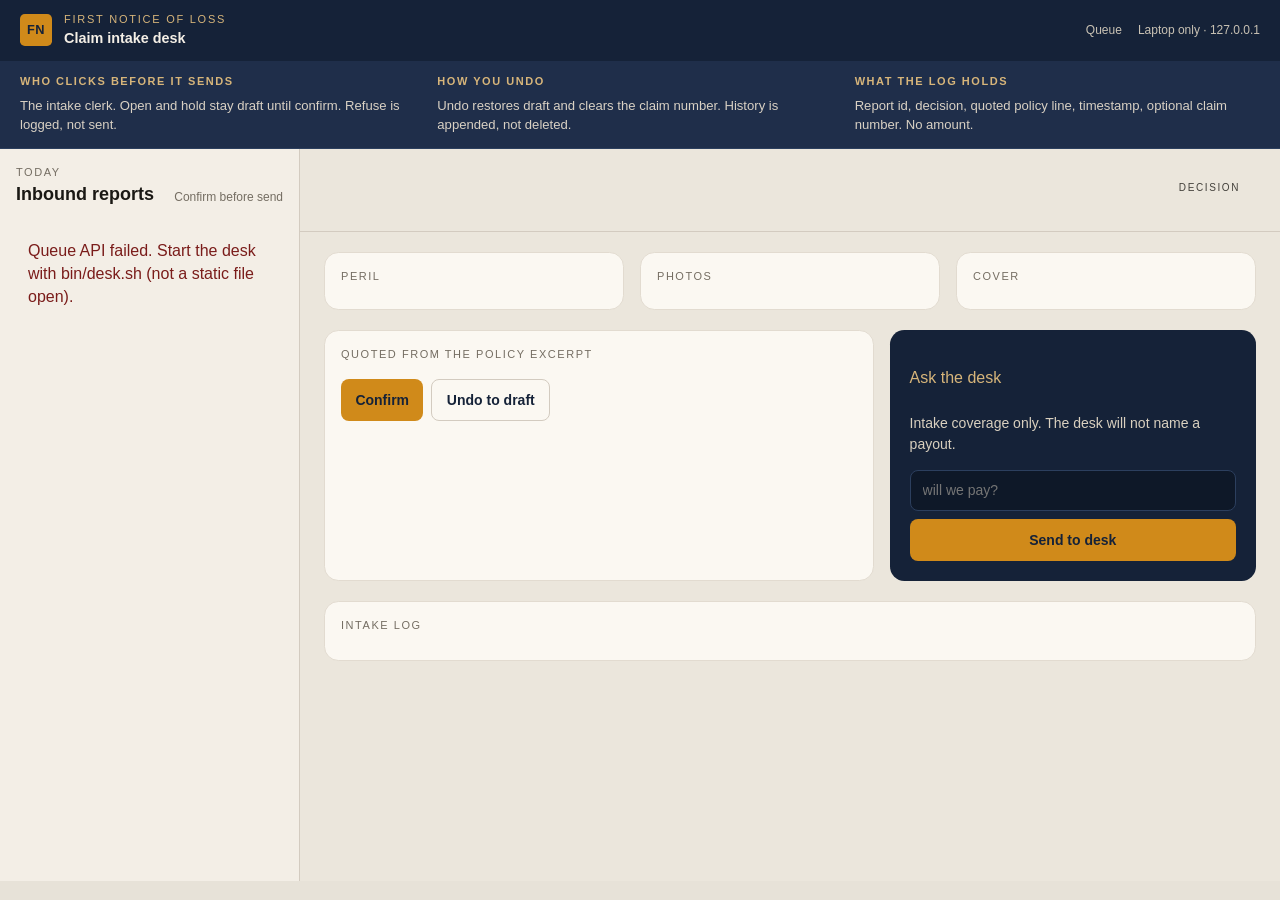
==== web/index.html @ adf4e225 "feat(web): FNOL desk UI with confirm-before-send" ====
<!DOCTYPE html>
<!--
  UI layer only. Start with bin/desk.sh (python/serve_desk.py).
  Queue:   GET  /api/queue   → decide.py + data/fnol.json + md/policy-excerpt.md
  Ask:     POST /api/ask
  Confirm: POST /api/confirm → mints on open only
  Undo:    POST /api/undo
  Log:     GET  /api/log
  Do not open this file as a static page; the APIs will be missing.
-->
<html lang="en">
<head>
  <meta charset="utf-8" />
  <meta name="viewport" content="width=device-width, initial-scale=1" />
  <title>Claim intake · FNOL desk</title>
  <link rel="stylesheet" href="desk.css" />
</head>
<body>
  <div class="fnol">
    <header class="mast">
      <div class="brand">
        <span class="mark">FN</span>
        <div>
          <p class="kicker">First notice of loss</p>
          <p class="product">Claim intake desk</p>
        </div>
      </div>
      <div class="meta">
        <span id="queue-count">Queue</span>
        <span>Laptop only · 127.0.0.1</span>
      </div>
    </header>

    <section class="ops" aria-label="If this went live">
      <article>
        <h2>Who clicks before it sends</h2>
        <p>The intake clerk. Open and hold stay draft until confirm. Refuse is logged, not sent.</p>
      </article>
      <article>
        <h2>How you undo</h2>
        <p>Undo restores draft and clears the claim number. History is appended, not deleted.</p>
      </article>
      <article>
        <h2>What the log holds</h2>
        <p>Report id, decision, quoted policy line, timestamp, optional claim number. No amount.</p>
      </article>
    </section>

    <div class="shell">
      <aside class="inbound">
        <div class="inbound-head">
          <div>
            <p class="kicker">Today</p>
            <h2>Inbound reports</h2>
          </div>
          <p class="hint">Confirm before send</p>
        </div>
        <ul id="queue"></ul>
      </aside>

      <section class="report">
        <div class="report-head">
          <div class="head-row">
            <div>
              <p class="mono" id="report-id"></p>
              <h1 id="peril-title"></h1>
              <p class="sub" id="subtitle"></p>
            </div>
            <div class="verdict" id="verdict">
              <p class="lbl">Decision</p>
              <p class="val" id="decision-label"></p>
              <p class="rule mono" id="decision-rule"></p>
            </div>
          </div>
        </div>

        <div class="cards">
          <div class="card">
            <p class="lbl">Peril</p>
            <p class="body" id="peril"></p>
          </div>
          <div class="card">
            <p class="lbl">Photos</p>
            <p class="body" id="photos"></p>
          </div>
          <div class="card">
            <p class="lbl">Cover</p>
            <p class="body" id="cover"></p>
          </div>
        </div>

        <div class="lower">
          <div class="card quote-card">
            <p class="lbl">Quoted from the policy excerpt</p>
            <p class="note" id="quote-body"></p>
            <p class="mono send" id="send-state"></p>
            <div class="actions">
              <button type="button" id="confirm-btn">Confirm</button>
              <button type="button" id="undo-btn" class="ghost">Undo to draft</button>
            </div>
            <p class="notice" id="notice" hidden></p>
          </div>

          <div class="ask">
            <p class="lbl">Ask the desk</p>
            <p class="hint">Intake coverage only. The desk will not name a payout.</p>
            <form id="ask-form">
              <input id="ask-input" placeholder="will we pay?" autocomplete="off" />
              <button type="submit">Send to desk</button>
            </form>
            <div class="reply" id="reply" hidden></div>
          </div>
        </div>

        <div class="card log-card">
          <p class="lbl">Intake log</p>
          <ul id="log" class="log"></ul>
        </div>
      </section>
    </div>
  </div>
  <script src="desk.js"></script>
</body>
</html>
---- web/desk.css ----
:root {
  --ink: #1a1814;
  --paper: #e7e2d8;
  --header: #152238;
  --header-fg: #f4efe6;
  --amber: #d08a1a;
  --amber-dim: #d7b57a;
  --aside: #f3eee6;
  --panel: #ebe6dc;
  --card: #fbf8f2;
  --line: #d3cbc0;
  --card-line: #e2dbd0;
  --muted: #746d62;
  --muted-2: #8a8378;
  --body-dim: #564f46;
}

* { box-sizing: border-box; }
html, body { margin: 0; min-height: 100%; }
body {
  color: var(--ink);
  background: var(--paper);
  font: 16px/1.45 "IBM Plex Sans", "Segoe UI", "Helvetica Neue", Helvetica, Arial, sans-serif;
}

.fnol { min-height: 100dvh; }

header.mast {
  display: flex;
  flex-wrap: wrap;
  align-items: center;
  justify-content: space-between;
  gap: 0.75rem;
  padding: 0.75rem 1.25rem;
  background: var(--header);
  color: var(--header-fg);
}
.brand { display: flex; align-items: center; gap: 0.75rem; }
.mark {
  display: grid;
  place-items: center;
  width: 2rem;
  height: 2rem;
  border-radius: 0.3rem;
  background: var(--amber);
  color: var(--header);
  font-size: 0.8rem;
  font-weight: 700;
  letter-spacing: 0.04em;
}
.kicker {
  margin: 0;
  font-size: 11px;
  letter-spacing: 0.16em;
  text-transform: uppercase;
  color: var(--amber-dim);
}
.product { margin: 0; font-size: 0.9rem; font-weight: 600; }
.meta {
  display: flex;
  align-items: center;
  gap: 1rem;
  font-size: 0.75rem;
  color: #c9c2b4;
}

.ops {
  display: grid;
  gap: 0.75rem;
  padding: 0.85rem 1.25rem;
  background: #1f2e4a;
  color: #efe8dc;
  border-bottom: 1px solid #2c3f5e;
}
@media (min-width: 900px) {
  .ops { grid-template-columns: repeat(3, 1fr); }
}
.ops h2 {
  margin: 0;
  font-size: 11px;
  letter-spacing: 0.14em;
  text-transform: uppercase;
  color: var(--amber-dim);
}
.ops p { margin: 0.35rem 0 0; font-size: 0.82rem; color: #d9d1c4; }

.shell {
  display: grid;
  min-height: calc(100dvh - 168px);
}
@media (min-width: 1024px) {
  .shell { grid-template-columns: 300px 1fr; }
}

aside.inbound {
  background: var(--aside);
  border-right: 1px solid var(--line);
}
.inbound-head {
  display: flex;
  align-items: flex-end;
  justify-content: space-between;
  padding: 1rem;
}
.inbound-head .kicker { color: var(--muted); letter-spacing: 0.14em; }
.inbound-head h2 { margin: 0; font-size: 1.125rem; }
.inbound-head .hint { margin: 0; font-size: 0.75rem; color: var(--muted); }
.inbound ul { list-style: none; margin: 0; padding: 0 0.75rem 1.5rem; }
.inbound li + li { margin-top: 0.5rem; }

.qbtn {
  width: 100%;
  text-align: left;
  border-radius: 0.7rem;
  padding: 0.75rem;
  cursor: pointer;
  font: inherit;
}
.qbtn .row { display: flex; align-items: center; justify-content: space-between; gap: 0.5rem; }
.mono { font-family: "IBM Plex Mono", ui-monospace, Menlo, monospace; font-size: 0.75rem; }
.pill {
  border-radius: 999px;
  padding: 0.125rem 0.5rem;
  font-size: 10px;
  font-weight: 600;
}
.qbtn .who { margin: 0.3rem 0 0; font-size: 0.9rem; font-weight: 600; }
.qbtn .proc { margin: 0.15rem 0 0; font-size: 0.75rem; }
.qbtn .when { margin: 0.45rem 0 0; font-size: 11px; }
.qbtn.active {
  background: var(--header);
  color: var(--header-fg);
  border: 1px solid var(--header);
}
.qbtn:not(.active) {
  background: var(--card);
  color: var(--ink);
  border: 1px solid var(--card-line);
  box-shadow: 0 1px 0 rgba(21, 34, 56, 0.06);
}
.qbtn.active .proc { color: var(--amber-dim); }
.qbtn.active .when { color: #b7c0ce; }
.qbtn:not(.active) .proc { color: var(--muted); }
.qbtn:not(.active) .when { color: var(--muted-2); }

.report { display: flex; min-width: 0; flex-direction: column; background: var(--panel); }
.report-head {
  border-bottom: 1px solid var(--line);
  padding: 1.25rem 1.5rem;
}
.head-row {
  display: flex;
  flex-wrap: wrap;
  align-items: flex-start;
  justify-content: space-between;
  gap: 1rem;
}
.report-head h1 { margin: 0.25rem 0 0; font-size: 1.75rem; letter-spacing: -0.02em; text-transform: capitalize; }
.sub { margin: 0.25rem 0 0; font-size: 0.875rem; color: var(--body-dim); }
.verdict {
  min-width: 11rem;
  border-radius: 0.9rem;
  padding: 0.75rem 1rem;
  text-align: right;
}
.verdict .lbl {
  margin: 0;
  font-size: 10px;
  letter-spacing: 0.16em;
  text-transform: uppercase;
  opacity: 0.8;
}
.verdict .val { margin: 0; font-size: 1.35rem; font-weight: 650; line-height: 1.15; }
.verdict .rule { margin: 0.25rem 0 0; }

.cards {
  display: grid;
  gap: 1rem;
  padding: 1.25rem 1.5rem 0;
}
@media (min-width: 1024px) {
  .cards { grid-template-columns: repeat(3, 1fr); }
}
.card {
  border-radius: 0.9rem;
  padding: 1rem;
  background: var(--card);
  border: 1px solid var(--card-line);
}
.card .lbl {
  margin: 0;
  font-size: 11px;
  letter-spacing: 0.14em;
  text-transform: uppercase;
  color: var(--muted);
}
.card .body { margin: 0.5rem 0 0; font-size: 0.9rem; }

.lower {
  display: grid;
  gap: 1rem;
  padding: 1.25rem 1.5rem;
}
@media (min-width: 1024px) {
  .lower { grid-template-columns: 1.2fr 0.8fr; }
}
.quote-card .note { margin: 0.75rem 0 0; font-size: 15px; line-height: 1.6; }
.send { margin: 0.85rem 0 0; color: var(--muted); }
.actions { display: flex; flex-wrap: wrap; gap: 0.5rem; margin-top: 1rem; }
.actions button, .ask button, .ask input {
  min-height: 2.6rem;
  border-radius: 0.5rem;
  font: inherit;
  font-size: 0.875rem;
}
.actions button {
  border: 0;
  padding: 0 0.9rem;
  background: var(--amber);
  color: var(--header);
  font-weight: 600;
  cursor: pointer;
}
.actions button.ghost {
  background: transparent;
  color: var(--header);
  border: 1px solid var(--line);
}
.actions button:disabled {
  opacity: 0.4;
  cursor: not-allowed;
}
.notice {
  margin: 0.75rem 0 0;
  font-size: 0.85rem;
  color: #7a1c1a;
}

.ask {
  display: flex;
  flex-direction: column;
  border-radius: 0.9rem;
  padding: 1.25rem;
  background: var(--header);
  color: var(--header-fg);
}
.ask .lbl { color: var(--amber-dim); }
.ask .hint { margin: 0.5rem 0 0; font-size: 0.875rem; color: #d9d0bf; }
.ask form { margin-top: 1rem; display: flex; flex-direction: column; gap: 0.5rem; }
.ask input {
  padding: 0 0.75rem;
  background: #0e1828;
  color: var(--header-fg);
  border: 1px solid #2c3f5e;
  outline: none;
}
.ask button {
  border: 0;
  background: var(--amber);
  color: var(--header);
  font-weight: 600;
  cursor: pointer;
}
.reply {
  margin-top: 1rem;
  border-radius: 0.75rem;
  padding: 0.75rem;
  font-size: 0.875rem;
}
.reply .title { margin: 0; font-weight: 600; }
.reply .body { margin: 0.25rem 0 0; }

.log-card { margin: 0 1.5rem 1.5rem; }
.log { list-style: none; margin: 0.6rem 0 0; padding: 0; }
.log li {
  font-family: "IBM Plex Mono", ui-monospace, Menlo, monospace;
  font-size: 0.75rem;
  color: var(--body-dim);
  padding: 0.35rem 0;
  border-top: 1px solid var(--card-line);
}
.log li:first-child { border-top: 0; }
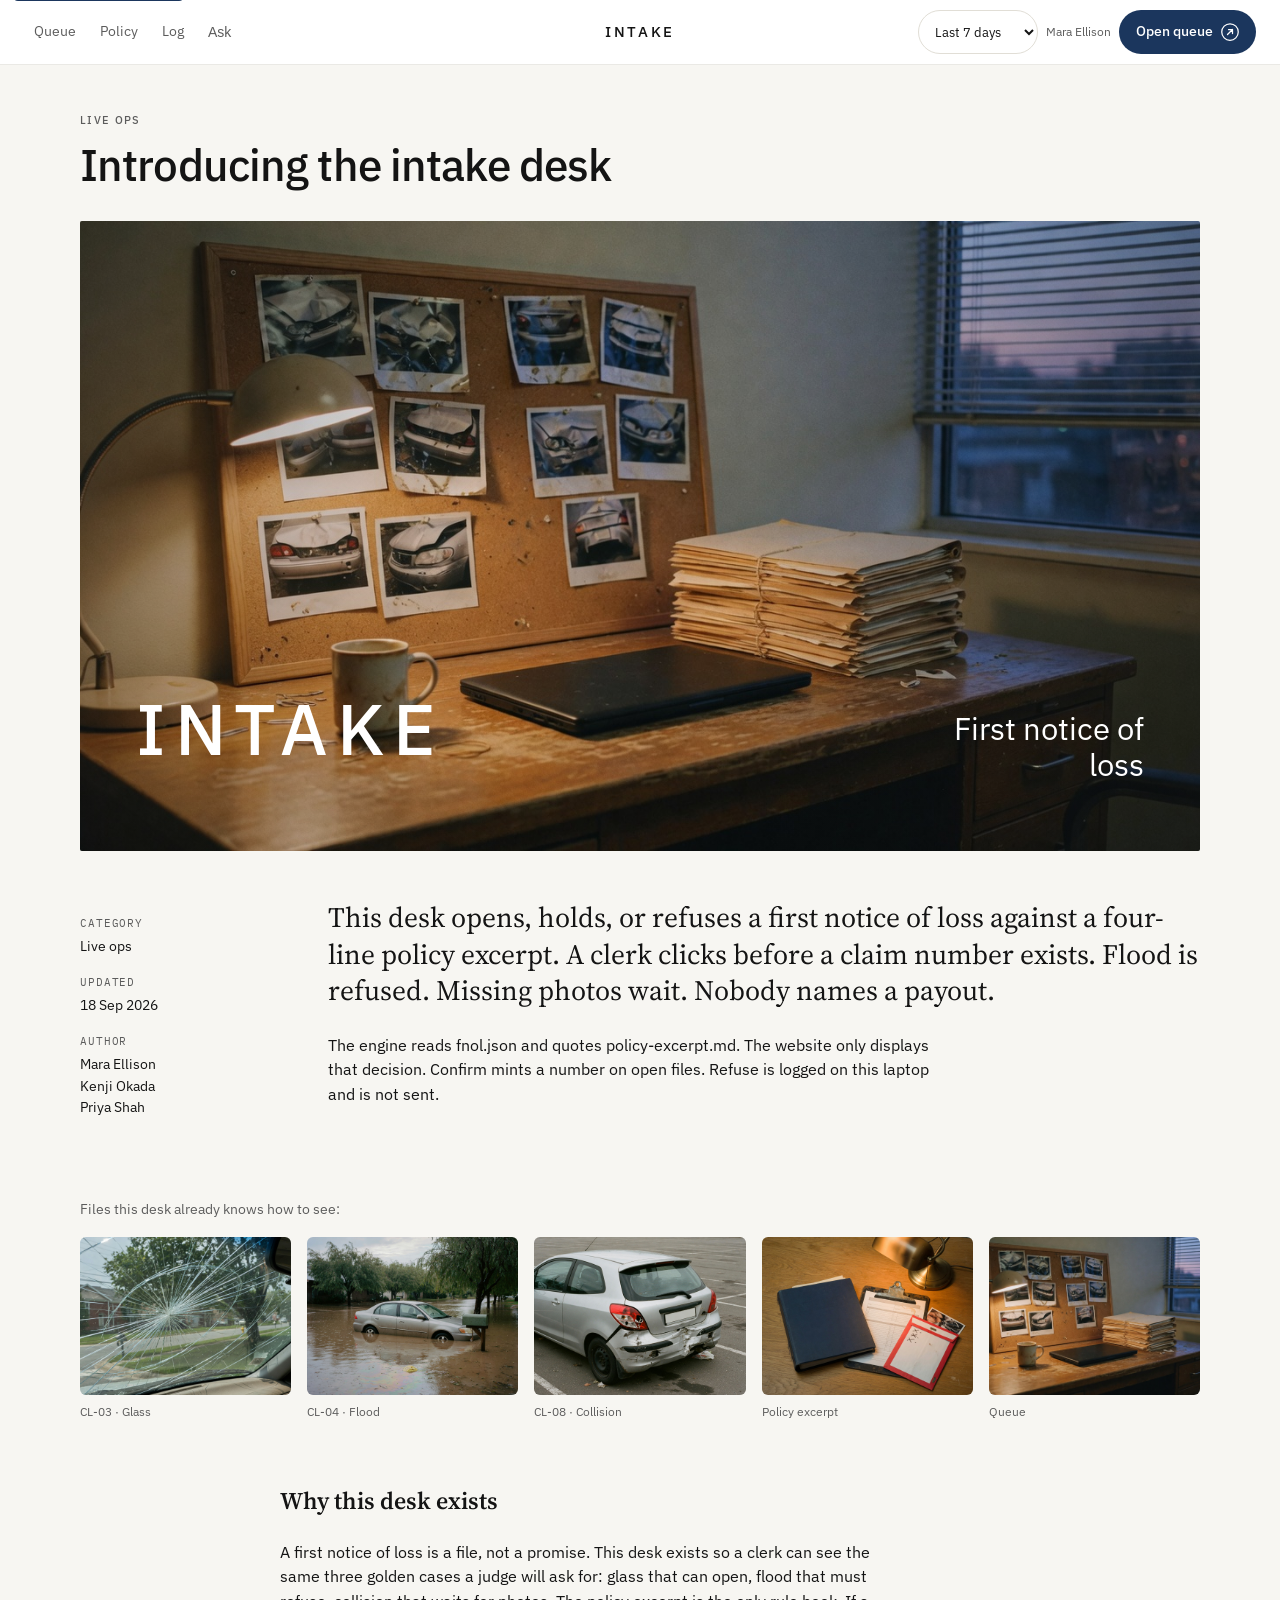
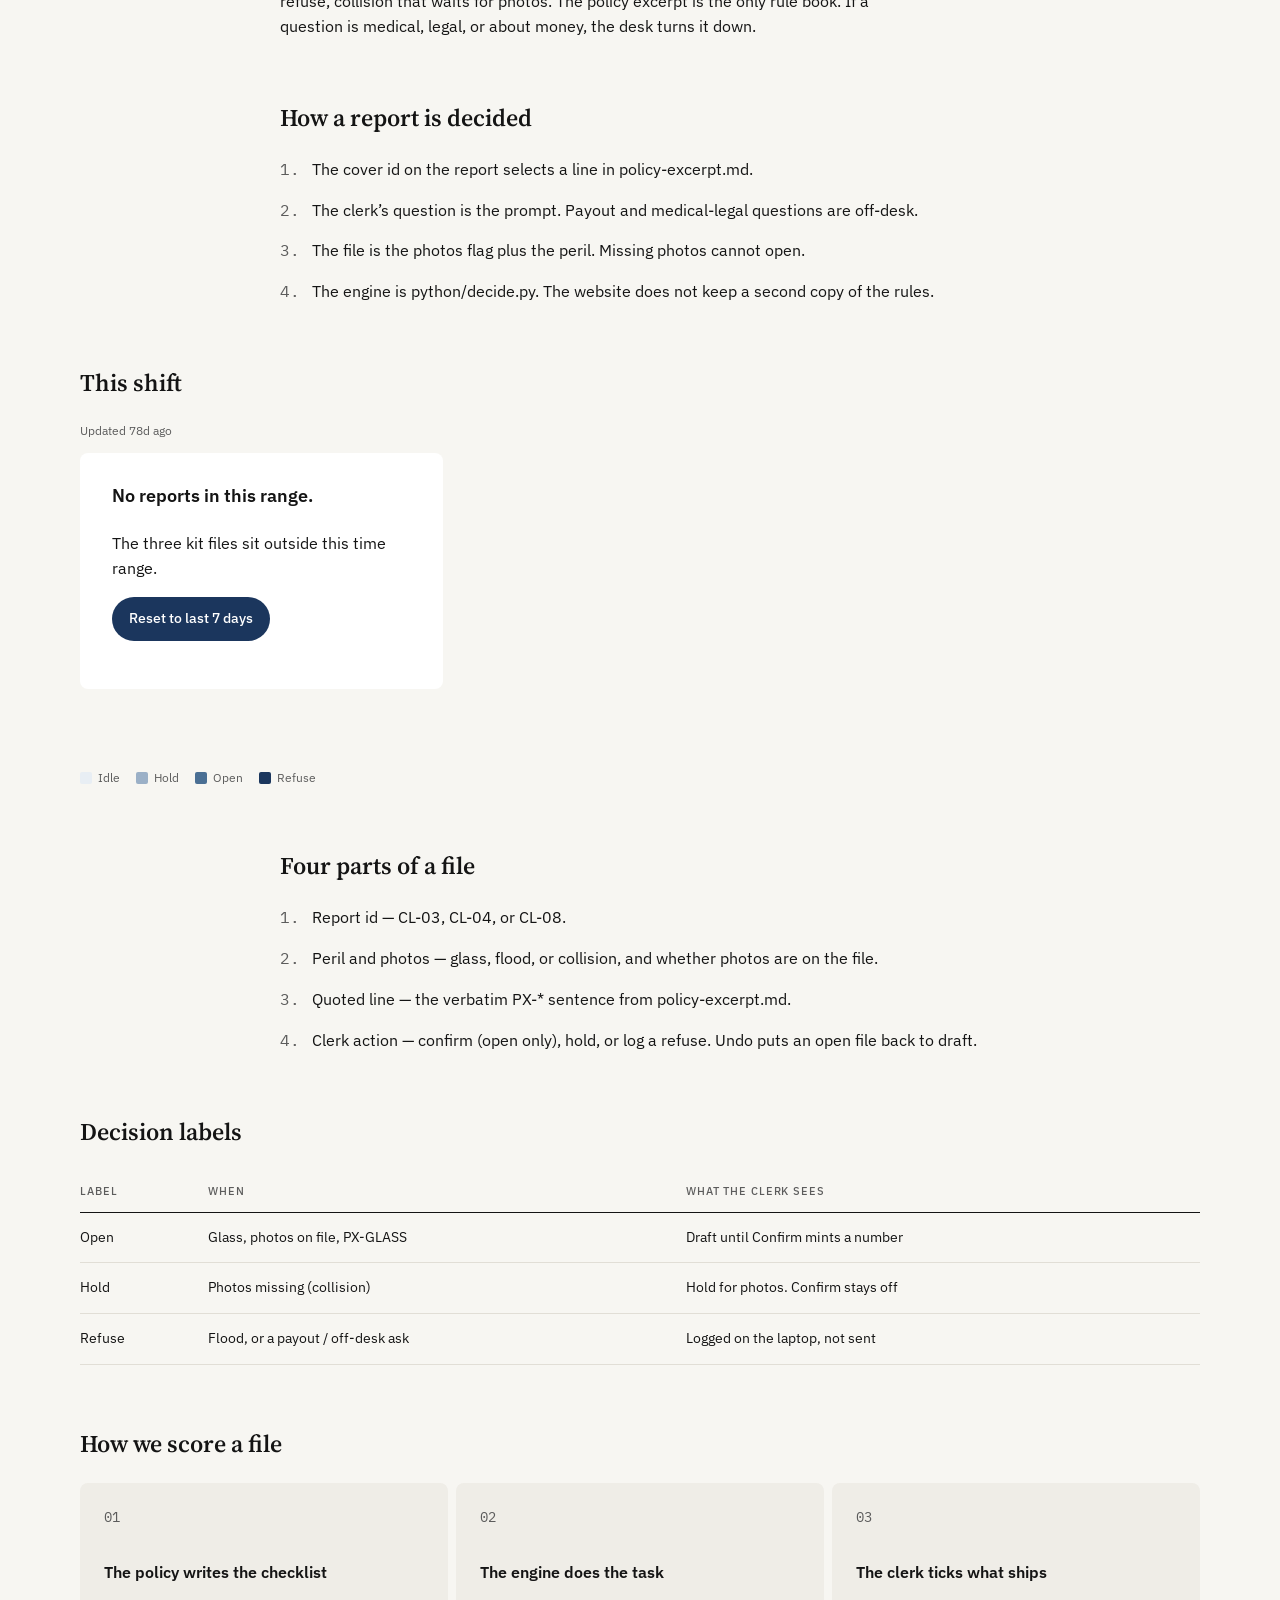
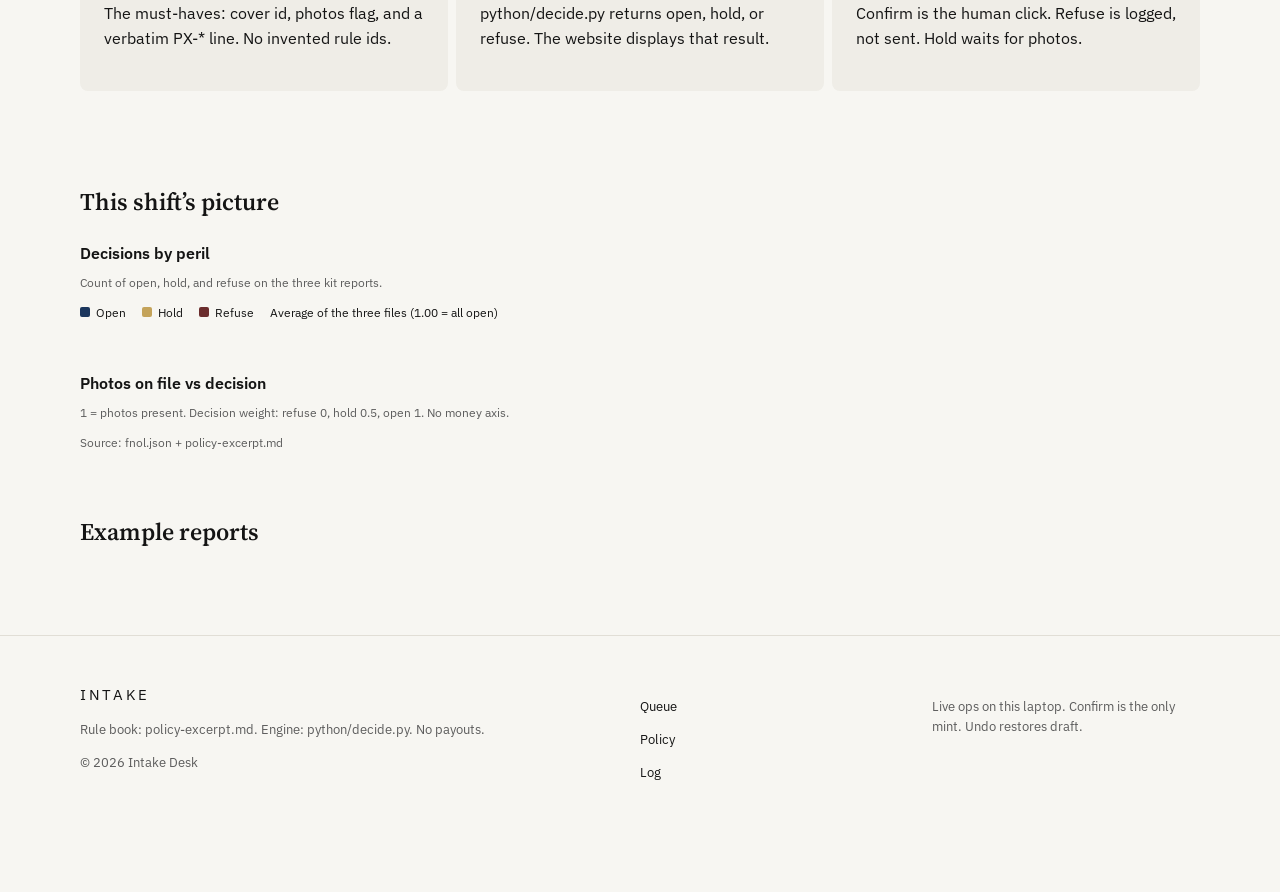
==== commit fce2d27e: "Front-end" ====
--- a/web/index.html
+++ b/web/index.html
@@ -1,124 +1,291 @@
 <!DOCTYPE html>
-<!--
-  UI layer only. Start with bin/desk.sh (python/serve_desk.py).
-  Queue:   GET  /api/queue   → decide.py + data/fnol.json + md/policy-excerpt.md
-  Ask:     POST /api/ask
-  Confirm: POST /api/confirm → mints on open only
-  Undo:    POST /api/undo
-  Log:     GET  /api/log
-  Do not open this file as a static page; the APIs will be missing.
--->
-<html lang="en">
+<html lang="en-US">
 <head>
   <meta charset="utf-8" />
   <meta name="viewport" content="width=device-width, initial-scale=1" />
-  <title>Claim intake · FNOL desk</title>
+  <title>Introducing the intake desk — Intake Desk</title>
+  <link rel="preconnect" href="https://fonts.googleapis.com" />
+  <link rel="preconnect" href="https://fonts.gstatic.com" crossorigin />
+  <link href="https://fonts.googleapis.com/css2?family=IBM+Plex+Mono:wght@400;500&family=IBM+Plex+Sans:wght@400;500;600&family=Source+Serif+4:opsz,wght@8..60,400;8..60,600&display=swap" rel="stylesheet" />
   <link rel="stylesheet" href="desk.css" />
 </head>
 <body>
-  <div class="fnol">
-    <header class="mast">
-      <div class="brand">
-        <span class="mark">FN</span>
+  <main id="main">
+    <span class="kicker">Live ops</span>
+    <h1>Introducing the intake desk</h1>
+
+    <figure class="hero">
+      <img src="assets/hero.jpg" alt="Claims office desk with a cork board of vehicle photos, a closed laptop, and stacked folders at dusk." />
+      <div class="hero-scrim" aria-hidden="true"></div>
+      <figcaption class="hero-copy">
+        <span class="brand">INTAKE</span>
+        <span class="tag">First notice of loss</span>
+      </figcaption>
+    </figure>
+
+    <div class="split">
+      <dl class="meta">
+        <dt>Category</dt>
+        <dd>Live ops</dd>
+        <dt>Updated</dt>
+        <dd><time datetime="2026-09-18">18 Sep 2026</time></dd>
+        <dt>Author</dt>
+        <dd>Mara Ellison<br />Kenji Okada<br />Priya Shah</dd>
+      </dl>
+      <div>
+        <p class="lead">This desk opens, holds, or refuses a first notice of loss against a four-line policy excerpt. A clerk clicks before a claim number exists. Flood is refused. Missing photos wait. Nobody names a payout.</p>
+        <div class="body-copy">
+          <p>The engine reads fnol.json and quotes policy-excerpt.md. The website only displays that decision. Confirm mints a number on open files. Refuse is logged on this laptop and is not sent.</p>
+        </div>
+      </div>
+    </div>
+
+    <section class="section-wide" aria-labelledby="strip-h">
+      <h2 id="strip-h" class="sr-only">Files this desk already knows how to see</h2>
+      <p class="strip-caption">Files this desk already knows how to see:</p>
+      <div class="photo-strip">
+        <a href="claim.html?id=CL-03"><img src="assets/glass.jpg" alt="Spiderweb crack across a car windshield, viewed from the passenger seat." />CL-03 · Glass</a>
+        <a href="claim.html?id=CL-04"><img src="assets/flood.jpg" alt="Silver sedan in knee-deep floodwater on a residential street." />CL-04 · Flood</a>
+        <a href="claim.html?id=CL-08"><img src="assets/collision.jpg" alt="Silver hatchback with a crumpled rear bumper in an empty parking lot." />CL-08 · Collision</a>
+        <a href="policy.html"><img src="assets/tray.jpg" alt="Policy binder, clipboard, and photo sleeve on an oak desk." />Policy excerpt</a>
+        <a href="queue.html"><img src="assets/hero.jpg" alt="Claims office desk with a cork board of vehicle photos, a closed laptop, and stacked folders at dusk." />Queue</a>
+      </div>
+    </section>
+
+    <section class="section" aria-labelledby="why-h">
+      <h2 id="why-h">Why this desk exists</h2>
+      <div class="body-copy">
+        <p>A first notice of loss is a file, not a promise. This desk exists so a clerk can see the same three golden cases a judge will ask for: glass that can open, flood that must refuse, collision that waits for photos. The policy excerpt is the only rule book. If a question is medical, legal, or about money, the desk turns it down.</p>
+      </div>
+    </section>
+
+    <section class="section" aria-labelledby="how-h">
+      <h2 id="how-h">How a report is decided</h2>
+      <ol class="ol-plain">
+        <li>The cover id on the report selects a line in policy-excerpt.md.</li>
+        <li>The clerk’s question is the prompt. Payout and medical-legal questions are off-desk.</li>
+        <li>The file is the photos flag plus the peril. Missing photos cannot open.</li>
+        <li>The engine is python/decide.py. The website does not keep a second copy of the rules.</li>
+      </ol>
+    </section>
+
+    <section class="section-wide" aria-labelledby="shift-h">
+      <h2 id="shift-h">This shift</h2>
+      <p class="status-line" data-updated></p>
+      <div class="kpi-row" data-kpis></div>
+    </section>
+
+    <section class="section-wide" aria-labelledby="heat-h">
+      <h2 id="heat-h" class="sr-only">Queue mix</h2>
+      <div class="heatmap" data-heatmap></div>
+      <p class="legend">
+        <span><i style="background:#e8eef4"></i>Idle</span>
+        <span><i style="background:#9bb0c7"></i>Hold</span>
+        <span><i style="background:#4a6f94"></i>Open</span>
+        <span><i style="background:#1b365d"></i>Refuse</span>
+      </p>
+    </section>
+
+    <section class="section" aria-labelledby="parts-h">
+      <h2 id="parts-h">Four parts of a file</h2>
+      <ol class="ol-plain">
+        <li>Report id — CL-03, CL-04, or CL-08.</li>
+        <li>Peril and photos — glass, flood, or collision, and whether photos are on the file.</li>
+        <li>Quoted line — the verbatim PX-* sentence from policy-excerpt.md.</li>
+        <li>Clerk action — confirm (open only), hold, or log a refuse. Undo puts an open file back to draft.</li>
+      </ol>
+    </section>
+
+    <section class="section-wide" aria-labelledby="labels-h">
+      <h2 id="labels-h">Decision labels</h2>
+      <div class="table-scroll">
+        <table class="data">
+          <thead>
+            <tr>
+              <th>Label</th>
+              <th>When</th>
+              <th>What the clerk sees</th>
+            </tr>
+          </thead>
+          <tbody>
+            <tr data-href="queue.html?decision=open">
+              <td>Open</td>
+              <td>Glass, photos on file, PX-GLASS</td>
+              <td>Draft until Confirm mints a number</td>
+            </tr>
+            <tr data-href="queue.html?decision=hold">
+              <td>Hold</td>
+              <td>Photos missing (collision)</td>
+              <td>Hold for photos. Confirm stays off</td>
+            </tr>
+            <tr data-href="queue.html?decision=refuse">
+              <td>Refuse</td>
+              <td>Flood, or a payout / off-desk ask</td>
+              <td>Logged on the laptop, not sent</td>
+            </tr>
+          </tbody>
+        </table>
+      </div>
+    </section>
+
+    <section class="section-wide" aria-labelledby="score-h">
+      <h2 id="score-h">How we score a file</h2>
+      <div class="steps">
+        <article class="step">
+          <div class="idx">01</div>
+          <h3>The policy writes the checklist</h3>
+          <p>The must-haves: cover id, photos flag, and a verbatim PX-* line. No invented rule ids.</p>
+        </article>
+        <article class="step">
+          <div class="idx">02</div>
+          <h3>The engine does the task</h3>
+          <p>python/decide.py returns open, hold, or refuse. The website displays that result.</p>
+        </article>
+        <article class="step">
+          <div class="idx">03</div>
+          <h3>The clerk ticks what ships</h3>
+          <p>Confirm is the human click. Refuse is logged, not sent. Hold waits for photos.</p>
+        </article>
+      </div>
+      <div style="height:32px"></div>
+      <div data-score></div>
+    </section>
+
+    <section class="section-wide" aria-labelledby="picture-h">
+      <h2 id="picture-h">This shift’s picture</h2>
+      <div class="chart-card" data-chart-bar>
+        <h3>Decisions by peril</h3>
+        <p class="helper">Count of open, hold, and refuse on the three kit reports.</p>
+        <p class="chart-legend">
+          <span><i class="swatch" style="background:#1b365d"></i>Open</span>
+          <span><i class="swatch" style="background:#c4a35a"></i>Hold</span>
+          <span><i class="swatch" style="background:#6b2d2d"></i>Refuse</span>
+          <span>Average of the three files (1.00 = all open)</span>
+        </p>
+      </div>
+      <div class="chart-card" data-chart-scatter>
+        <h3>Photos on file vs decision</h3>
+        <p class="helper">1 = photos present. Decision weight: refuse 0, hold 0.5, open 1. No money axis.</p>
+        <p class="source">Source: fnol.json + policy-excerpt.md</p>
+      </div>
+    </section>
+
+    <section class="section-wide" aria-labelledby="ex-h">
+      <h2 id="ex-h">Example reports</h2>
+      <div class="examples" data-examples></div>
+    </section>
+
+    <footer class="site-footer">
+      <div class="wrap">
         <div>
-          <p class="kicker">First notice of loss</p>
-          <p class="product">Claim intake desk</p>
-        </div>
-      </div>
-      <div class="meta">
-        <span id="queue-count">Queue</span>
-        <span>Laptop only · 127.0.0.1</span>
-      </div>
-    </header>
-
-    <section class="ops" aria-label="If this went live">
-      <article>
-        <h2>Who clicks before it sends</h2>
-        <p>The intake clerk. Open and hold stay draft until confirm. Refuse is logged, not sent.</p>
-      </article>
-      <article>
-        <h2>How you undo</h2>
-        <p>Undo restores draft and clears the claim number. History is appended, not deleted.</p>
-      </article>
-      <article>
-        <h2>What the log holds</h2>
-        <p>Report id, decision, quoted policy line, timestamp, optional claim number. No amount.</p>
-      </article>
-    </section>
-
-    <div class="shell">
-      <aside class="inbound">
-        <div class="inbound-head">
-          <div>
-            <p class="kicker">Today</p>
-            <h2>Inbound reports</h2>
-          </div>
-          <p class="hint">Confirm before send</p>
-        </div>
-        <ul id="queue"></ul>
-      </aside>
-
-      <section class="report">
-        <div class="report-head">
-          <div class="head-row">
-            <div>
-              <p class="mono" id="report-id"></p>
-              <h1 id="peril-title"></h1>
-              <p class="sub" id="subtitle"></p>
-            </div>
-            <div class="verdict" id="verdict">
-              <p class="lbl">Decision</p>
-              <p class="val" id="decision-label"></p>
-              <p class="rule mono" id="decision-rule"></p>
-            </div>
-          </div>
-        </div>
-
-        <div class="cards">
-          <div class="card">
-            <p class="lbl">Peril</p>
-            <p class="body" id="peril"></p>
-          </div>
-          <div class="card">
-            <p class="lbl">Photos</p>
-            <p class="body" id="photos"></p>
-          </div>
-          <div class="card">
-            <p class="lbl">Cover</p>
-            <p class="body" id="cover"></p>
-          </div>
-        </div>
-
-        <div class="lower">
-          <div class="card quote-card">
-            <p class="lbl">Quoted from the policy excerpt</p>
-            <p class="note" id="quote-body"></p>
-            <p class="mono send" id="send-state"></p>
-            <div class="actions">
-              <button type="button" id="confirm-btn">Confirm</button>
-              <button type="button" id="undo-btn" class="ghost">Undo to draft</button>
-            </div>
-            <p class="notice" id="notice" hidden></p>
-          </div>
-
-          <div class="ask">
-            <p class="lbl">Ask the desk</p>
-            <p class="hint">Intake coverage only. The desk will not name a payout.</p>
-            <form id="ask-form">
-              <input id="ask-input" placeholder="will we pay?" autocomplete="off" />
-              <button type="submit">Send to desk</button>
-            </form>
-            <div class="reply" id="reply" hidden></div>
-          </div>
-        </div>
-
-        <div class="card log-card">
-          <p class="lbl">Intake log</p>
-          <ul id="log" class="log"></ul>
-        </div>
-      </section>
-    </div>
-  </div>
+          <div class="foot-brand">INTAKE</div>
+          <p>Rule book: policy-excerpt.md. Engine: python/decide.py. No payouts.</p>
+          <p>© 2026 Intake Desk</p>
+        </div>
+        <div>
+          <p><a href="queue.html">Queue</a></p>
+          <p><a href="policy.html">Policy</a></p>
+          <p><a href="log.html">Log</a></p>
+        </div>
+        <div>
+          <p>Live ops on this laptop. Confirm is the only mint. Undo restores draft.</p>
+        </div>
+      </div>
+    </footer>
+  </main>
   <script src="desk.js"></script>
+  <script>
+    Intake.mountShell({ current: "overview" });
+    const kpisEl = document.querySelector("[data-kpis]");
+    const heatEl = document.querySelector("[data-heatmap]");
+    const scoreEl = document.querySelector("[data-score]");
+    const barEl = document.querySelector("[data-chart-bar]");
+    const scEl = document.querySelector("[data-chart-scatter]");
+    const exEl = document.querySelector("[data-examples]");
+    const updatedEl = document.querySelector("[data-updated]");
+
+    function heatCell(cls, href, title, sub) {
+      return `<a class="heat ${cls}" href="${href}"><span>${title}</span><span class="sub">${sub}</span></a>`;
+    }
+
+    Intake.loadData()
+      .then((data) => {
+        if (Intake.demoState() === "loading") {
+          kpisEl.innerHTML = `<div class="kpi"><div class="skeleton" style="height:120px"></div></div>`.repeat(3);
+          return;
+        }
+        const k = data.kpis;
+        updatedEl.innerHTML = `Updated <time datetime="${data.updated_at}" title="${Intake.absolute(data.updated_at)}">${Intake.relative(data.updated_at)}</time>`;
+        if (!data.reports.length) {
+          kpisEl.innerHTML = Intake.emptyState("No reports in this range.", "The three kit files sit outside this time range.", "Reset to last 7 days", "index.html");
+          localStorage.setItem("intake.timeRange", "7d");
+          heatEl.innerHTML = "";
+          return;
+        }
+        kpisEl.innerHTML = `
+          <a class="kpi" href="queue.html">
+            <h3>Reports in queue</h3>
+            <p class="value">${k.reports_in_queue}</p>
+            <p class="helper">Each a cover id, a peril, and a photos flag.</p>
+          </a>
+          <a class="kpi" href="policy.html">
+            <h3>Policy lines in force</h3>
+            <p class="value">${k.rules_in_force}</p>
+            <p class="helper">PX-GLASS, PX-FLOOD, PX-COLLISION, PX-NO-PAY.</p>
+          </a>
+          <a class="kpi" href="queue.html?photos=false">
+            <h3>Photos on file</h3>
+            <p class="value">${k.photos_on_file}</p>
+            <p class="helper">2 of 3 reports. Collision is waiting.</p>
+          </a>`;
+        const byId = Object.fromEntries(data.all.map((r) => [r.id, r]));
+        const drafts = data.reports.filter((r) => r.send_state === "draft").length;
+        const logged = data.reports.filter((r) => r.send_state === "logged").length;
+        heatEl.innerHTML = [
+          heatCell("heat-3", "claim.html?id=CL-03", "Glass · CL-03 · open", byId["CL-03"] ? byId["CL-03"].cover : "PX-GLASS"),
+          heatCell("heat-4", "claim.html?id=CL-04", "Flood · CL-04 · refuse", "PX-FLOOD"),
+          heatCell("heat-2", "claim.html?id=CL-08", "Collision · CL-08 · hold", "PX-COLLISION"),
+          `<button type="button" class="heat heat-1" data-ask><span>Payout ask · off-desk</span><span class="sub">PX-NO-PAY</span></button>`,
+          heatCell("heat-3", "queue.html?photos=true", "Photos on file · 2", "of 3 reports"),
+          heatCell("heat-2", "queue.html?photos=false", "Photos missing · 1", "CL-08"),
+          heatCell("heat-3", "queue.html?send_state=draft", "Draft · " + drafts, "waiting on a click"),
+          heatCell("heat-1", "log.html", "Logged refuse · " + logged, "not sent"),
+        ].join("");
+        const cl03 = data.all.find((r) => r.id === "CL-03");
+        if (cl03) scoreEl.innerHTML = Intake.scoreCard(cl03);
+        const mountBar = document.createElement("div");
+        barEl.appendChild(mountBar);
+        Intake.renderBarChart(mountBar, data.reports);
+        const mountSc = document.createElement("div");
+        scEl.appendChild(mountSc);
+        Intake.renderScatter(mountSc, data.reports);
+        exEl.innerHTML = data.all
+          .map(
+            (r) => `<a class="example" href="claim.html?id=${r.id}">
+              <img src="${r.photo}" alt="${r.photo_alt}" />
+              <div>
+                <div class="eyebrow">${r.peril} · ${r.decision} · ${Intake.photosLabel(r.photos)}</div>
+                <h3>${r.id}</h3>
+                <p>${r.prompt}</p>
+                <p class="expected">Expected: ${r.decision}. Quote ${r.cover}.</p>
+              </div>
+            </a>`
+          )
+          .join("");
+      })
+      .catch(() => {
+        kpisEl.innerHTML = Intake.emptyState("Could not load the queue.", "The briefing widgets failed.", "Retry", "index.html");
+        heatEl.innerHTML = "";
+      });
+
+    document.querySelectorAll("tr[data-href]").forEach((tr) => {
+      tr.tabIndex = 0;
+      const go = () => (location.href = tr.getAttribute("data-href"));
+      tr.addEventListener("click", go);
+      tr.addEventListener("keydown", (e) => {
+        if (e.key === "Enter") go();
+      });
+    });
+  </script>
 </body>
 </html>
--- a/web/desk.css
+++ b/web/desk.css
@@ -1,282 +1,988 @@
 :root {
-  --ink: #1a1814;
-  --paper: #e7e2d8;
-  --header: #152238;
-  --header-fg: #f4efe6;
-  --amber: #d08a1a;
-  --amber-dim: #d7b57a;
-  --aside: #f3eee6;
-  --panel: #ebe6dc;
-  --card: #fbf8f2;
-  --line: #d3cbc0;
-  --card-line: #e2dbd0;
-  --muted: #746d62;
-  --muted-2: #8a8378;
-  --body-dim: #564f46;
-}
-
-* { box-sizing: border-box; }
-html, body { margin: 0; min-height: 100%; }
+  --color-bg: #f7f6f2;
+  --color-surface: #ffffff;
+  --color-surface-muted: #efede7;
+  --color-surface-hover: #e8eef4;
+  --color-text: #141414;
+  --color-text-muted: #5c5c5c;
+  --color-border: #e1ded6;
+  --color-accent: #1b365d;
+  --color-accent-hover: #132844;
+  --color-on-accent: #ffffff;
+  --color-success: #1f6b4a;
+  --color-warning: #9a5b12;
+  --color-danger: #9b2c2c;
+  --color-focus: #1b365d;
+  --color-overlay: rgba(20, 20, 20, 0.35);
+  --color-heat-1: #e8eef4;
+  --color-heat-2: #9bb0c7;
+  --color-heat-3: #4a6f94;
+  --color-heat-4: #1b365d;
+  --color-chart-open: #1b365d;
+  --color-chart-hold: #c4a35a;
+  --color-chart-refuse: #6b2d2d;
+  --color-chart-avg: #141414;
+  --font-ui: "IBM Plex Sans", "Segoe UI", sans-serif;
+  --font-display: "Source Serif 4", Georgia, serif;
+  --font-mono: "IBM Plex Mono", ui-monospace, monospace;
+  --space-1: 4px;
+  --space-2: 8px;
+  --space-3: 16px;
+  --space-4: 24px;
+  --space-5: 32px;
+  --space-6: 48px;
+  --space-7: 64px;
+  --radius-sm: 6px;
+  --radius-md: 8px;
+  --radius-pill: 999px;
+  --nav-h: 64px;
+  --prose: 720px;
+  --shell: 1120px;
+  --hit: 44px;
+  --motion: 160ms ease;
+  --elev-1: 0 1px 0 rgba(20, 20, 20, 0.06);
+  --elev-toast: 0 8px 24px rgba(20, 20, 20, 0.12);
+}
+
+@media (prefers-reduced-motion: reduce) {
+  :root { --motion: 0ms; }
+}
+
+*,
+*::before,
+*::after { box-sizing: border-box; }
+
+html { font-size: 16px; overflow-x: hidden; }
+
 body {
-  color: var(--ink);
-  background: var(--paper);
-  font: 16px/1.45 "IBM Plex Sans", "Segoe UI", "Helvetica Neue", Helvetica, Arial, sans-serif;
-}
-
-.fnol { min-height: 100dvh; }
-
-header.mast {
-  display: flex;
-  flex-wrap: wrap;
+  margin: 0;
+  background: var(--color-bg);
+  color: var(--color-text);
+  font-family: var(--font-ui);
+  font-size: 1rem;
+  line-height: 1.55;
+  overflow-x: hidden;
+  max-width: 100%;
+}
+
+img { max-width: 100%; display: block; }
+
+a { color: inherit; }
+
+:focus-visible {
+  outline: 2px solid var(--color-focus);
+  outline-offset: 2px;
+}
+
+.skip {
+  position: absolute;
+  left: 12px;
+  top: -40px;
+  z-index: 70;
+  background: var(--color-accent);
+  color: var(--color-on-accent);
+  padding: 8px 12px;
+  border-radius: var(--radius-sm);
+}
+.skip:focus { top: 12px; }
+
+.numeric { font-family: var(--font-mono); font-variant-numeric: tabular-nums; }
+
+.sr-only {
+  position: absolute;
+  width: 1px;
+  height: 1px;
+  padding: 0;
+  margin: -1px;
+  overflow: hidden;
+  clip: rect(0, 0, 0, 0);
+  white-space: nowrap;
+  border: 0;
+}
+
+/* Top bar — centered wordmark, source layout */
+.topbar {
+  position: sticky;
+  top: 0;
+  z-index: 40;
+  height: var(--nav-h);
+  background: var(--color-surface);
+  box-shadow: var(--elev-1);
+}
+.topbar-inner {
+  position: relative;
+  max-width: 1280px;
+  margin: 0 auto;
+  height: 100%;
+  display: flex;
   align-items: center;
   justify-content: space-between;
-  gap: 0.75rem;
-  padding: 0.75rem 1.25rem;
-  background: var(--header);
-  color: var(--header-fg);
-}
-.brand { display: flex; align-items: center; gap: 0.75rem; }
-.mark {
-  display: grid;
-  place-items: center;
-  width: 2rem;
-  height: 2rem;
-  border-radius: 0.3rem;
-  background: var(--amber);
-  color: var(--header);
-  font-size: 0.8rem;
-  font-weight: 700;
-  letter-spacing: 0.04em;
-}
+  padding: 0 var(--space-4);
+  gap: var(--space-3);
+}
+.nav-links {
+  display: flex;
+  align-items: center;
+  gap: 4px;
+  min-width: 0;
+}
+.nav-links a,
+.nav-links button.linkish {
+  display: inline-flex;
+  align-items: center;
+  min-height: var(--hit);
+  padding: 0 10px;
+  color: var(--color-text-muted);
+  text-decoration: none;
+  font-size: 0.875rem;
+  background: none;
+  border: 0;
+  cursor: pointer;
+  border-radius: var(--radius-sm);
+}
+.nav-links a:hover,
+.nav-links button.linkish:hover { color: var(--color-text); }
+.nav-links a[aria-current="page"] {
+  color: var(--color-text);
+  box-shadow: inset 0 -2px 0 var(--color-accent);
+}
+.wordmark {
+  position: absolute;
+  left: 50%;
+  transform: translateX(-50%);
+  font-size: 0.92rem;
+  font-weight: 500;
+  letter-spacing: 0.18em;
+  text-decoration: none;
+  color: var(--color-text);
+}
+.nav-right {
+  display: flex;
+  align-items: center;
+  gap: var(--space-2);
+}
+.clerk {
+  font-size: 0.75rem;
+  color: var(--color-text-muted);
+  white-space: nowrap;
+}
+.menu-btn,
+.icon-btn {
+  width: var(--hit);
+  height: var(--hit);
+  display: none;
+  align-items: center;
+  justify-content: center;
+  border: 0;
+  background: transparent;
+  color: var(--color-text);
+  cursor: pointer;
+  border-radius: var(--radius-sm);
+}
+
+.btn {
+  display: inline-flex;
+  align-items: center;
+  justify-content: center;
+  gap: 8px;
+  min-height: var(--hit);
+  padding: 0 16px;
+  border-radius: var(--radius-pill);
+  border: 1px solid transparent;
+  font: inherit;
+  font-size: 0.875rem;
+  font-weight: 500;
+  text-decoration: none;
+  cursor: pointer;
+  transition: background var(--motion), color var(--motion);
+}
+.btn-primary {
+  background: var(--color-accent);
+  color: var(--color-on-accent);
+}
+.btn-primary:hover { background: var(--color-accent-hover); }
+.btn-ghost {
+  background: transparent;
+  border-color: var(--color-border);
+  color: var(--color-text);
+}
+.btn[aria-disabled="true"],
+.btn:disabled {
+  opacity: 0.45;
+  cursor: not-allowed;
+  pointer-events: none;
+}
+.btn[hidden] { display: none !important; }
+.btn .arrow {
+  width: 18px;
+  height: 18px;
+}
+
+select.time-range {
+  min-height: var(--hit);
+  padding: 0 12px;
+  border: 1px solid var(--color-border);
+  border-radius: var(--radius-pill);
+  background: var(--color-surface);
+  color: var(--color-text);
+  font: inherit;
+  font-size: 0.8125rem;
+}
+
+.drawer {
+  display: none;
+  position: fixed;
+  inset: 0;
+  z-index: 50;
+}
+.drawer.open { display: block; }
+.drawer-backdrop {
+  position: absolute;
+  inset: 0;
+  background: rgba(20, 20, 20, 0.35);
+}
+.drawer-panel {
+  position: absolute;
+  top: 0;
+  left: 0;
+  bottom: 0;
+  width: min(280px, 86vw);
+  background: var(--color-surface);
+  padding: var(--space-4);
+  display: flex;
+  flex-direction: column;
+  gap: 4px;
+}
+.drawer-panel a,
+.drawer-panel button.linkish {
+  min-height: var(--hit);
+  display: flex;
+  align-items: center;
+  text-decoration: none;
+  color: var(--color-text);
+  background: none;
+  border: 0;
+  font: inherit;
+  cursor: pointer;
+  text-align: left;
+}
+
+main {
+  padding-bottom: var(--space-7);
+}
+
+.wrap {
+  width: min(var(--shell), calc(100% - 48px));
+  margin: 0 auto;
+}
+.wrap-prose {
+  width: min(var(--prose), calc(100% - 48px));
+  margin: 0 auto;
+}
+
 .kicker {
-  margin: 0;
-  font-size: 11px;
-  letter-spacing: 0.16em;
+  display: block;
+  margin: var(--space-6) auto 12px;
+  width: min(var(--shell), calc(100% - 48px));
+  font-size: 0.6875rem;
+  font-weight: 500;
+  letter-spacing: 0.12em;
   text-transform: uppercase;
-  color: var(--amber-dim);
-}
-.product { margin: 0; font-size: 0.9rem; font-weight: 600; }
-.meta {
-  display: flex;
-  align-items: center;
-  gap: 1rem;
-  font-size: 0.75rem;
-  color: #c9c2b4;
-}
-
-.ops {
-  display: grid;
-  gap: 0.75rem;
-  padding: 0.85rem 1.25rem;
-  background: #1f2e4a;
-  color: #efe8dc;
-  border-bottom: 1px solid #2c3f5e;
-}
-@media (min-width: 900px) {
-  .ops { grid-template-columns: repeat(3, 1fr); }
-}
-.ops h2 {
-  margin: 0;
-  font-size: 11px;
-  letter-spacing: 0.14em;
-  text-transform: uppercase;
-  color: var(--amber-dim);
-}
-.ops p { margin: 0.35rem 0 0; font-size: 0.82rem; color: #d9d1c4; }
-
-.shell {
-  display: grid;
-  min-height: calc(100dvh - 168px);
-}
-@media (min-width: 1024px) {
-  .shell { grid-template-columns: 300px 1fr; }
-}
-
-aside.inbound {
-  background: var(--aside);
-  border-right: 1px solid var(--line);
-}
-.inbound-head {
+  color: var(--color-text-muted);
+}
+h1 {
+  width: min(var(--shell), calc(100% - 48px));
+  margin: 0 auto var(--space-5);
+  font-size: 2.75rem;
+  line-height: 1.1;
+  font-weight: 500;
+  letter-spacing: -0.02em;
+  overflow-wrap: break-word;
+}
+h2 {
+  font-family: var(--font-display);
+  font-size: 1.5rem;
+  line-height: 1.25;
+  font-weight: 600;
+  margin: 0 0 var(--space-4);
+}
+h3 {
+  font-size: 1rem;
+  font-weight: 600;
+  margin: 0 0 8px;
+}
+
+.hero {
+  width: min(var(--shell), calc(100% - 48px));
+  margin: 0 auto var(--space-6);
+  position: relative;
+  border-radius: 2px;
+  overflow: hidden;
+  aspect-ratio: 16 / 9;
+  background: #1a1a1a;
+}
+.hero img {
+  width: 100%;
+  height: 100%;
+  object-fit: cover;
+}
+.hero-scrim {
+  position: absolute;
+  inset: 0;
+  background: linear-gradient(90deg, var(--color-overlay), transparent 40%, transparent 60%, var(--color-overlay));
+}
+.hero-copy {
+  position: absolute;
+  inset: 0;
   display: flex;
   align-items: flex-end;
   justify-content: space-between;
-  padding: 1rem;
-}
-.inbound-head .kicker { color: var(--muted); letter-spacing: 0.14em; }
-.inbound-head h2 { margin: 0; font-size: 1.125rem; }
-.inbound-head .hint { margin: 0; font-size: 0.75rem; color: var(--muted); }
-.inbound ul { list-style: none; margin: 0; padding: 0 0.75rem 1.5rem; }
-.inbound li + li { margin-top: 0.5rem; }
-
-.qbtn {
+  padding: 6% 5%;
+  color: var(--color-on-accent);
+  pointer-events: none;
+}
+.hero-copy .brand {
+  font-size: clamp(2rem, 6vw, 4.5rem);
+  font-weight: 500;
+  letter-spacing: 0.12em;
+}
+.hero-copy .tag {
+  font-size: clamp(1.1rem, 2.4vw, 2rem);
+  font-weight: 400;
+  max-width: 12ch;
+  text-align: right;
+  line-height: 1.2;
+}
+
+.split {
+  width: min(var(--shell), calc(100% - 48px));
+  margin: 0 auto var(--space-7);
+  display: grid;
+  grid-template-columns: 200px 1fr;
+  gap: var(--space-6);
+  align-items: start;
+}
+.meta dt {
+  font-family: var(--font-mono);
+  font-size: 0.6875rem;
+  letter-spacing: 0.08em;
+  text-transform: uppercase;
+  color: var(--color-text-muted);
+  margin-top: 16px;
+}
+.meta dt:first-child { margin-top: 0; }
+.meta dd {
+  margin: 4px 0 0;
+  font-size: 0.875rem;
+}
+.lead {
+  font-family: var(--font-display);
+  font-size: 1.75rem;
+  line-height: 1.3;
+  margin: 0 0 var(--space-4);
+}
+.body-copy {
+  color: var(--color-text);
+  max-width: 62ch;
+}
+.body-copy p { margin: 0 0 1em; }
+
+.section {
+  width: min(var(--prose), calc(100% - 48px));
+  margin: 0 auto var(--space-7);
+}
+.section-wide {
+  width: min(var(--shell), calc(100% - 48px));
+  margin: 0 auto var(--space-7);
+}
+
+.ol-plain {
+  margin: 0;
+  padding: 0;
+  list-style: none;
+  counter-reset: item;
+}
+.ol-plain li {
+  counter-increment: item;
+  padding-left: 2rem;
+  position: relative;
+  margin: 0 0 1rem;
+}
+.ol-plain li::before {
+  content: counter(item) ".";
+  position: absolute;
+  left: 0;
+  color: var(--color-text-muted);
+  font-family: var(--font-mono);
+}
+
+.strip-caption {
+  font-size: 0.875rem;
+  color: var(--color-text-muted);
+  margin: 0 0 var(--space-3);
+}
+.photo-strip {
+  display: grid;
+  grid-template-columns: repeat(5, 1fr);
+  gap: var(--space-3);
+}
+.photo-strip a {
+  text-decoration: none;
+  color: var(--color-text-muted);
+  font-size: 0.75rem;
+}
+.photo-strip img {
+  width: 100%;
+  aspect-ratio: 4 / 3;
+  object-fit: cover;
+  border-radius: var(--radius-sm);
+  margin-bottom: 8px;
+  background: var(--color-surface-muted);
+}
+.photo-strip a:hover { color: var(--color-text); }
+
+.kpi-row {
+  display: grid;
+  grid-template-columns: repeat(3, 1fr);
+  gap: var(--space-3);
+}
+.kpi {
+  background: var(--color-surface);
+  padding: var(--space-4);
+  border-radius: var(--radius-md);
+  text-decoration: none;
+  color: inherit;
+  min-height: 160px;
+  display: flex;
+  flex-direction: column;
+}
+.kpi h3 {
+  font-size: 0.875rem;
+  font-weight: 400;
+  color: var(--color-text-muted);
+  border-bottom: 1px solid var(--color-border);
+  padding-bottom: 12px;
+  margin-bottom: 16px;
+}
+.kpi .value {
+  font-family: var(--font-mono);
+  font-variant-numeric: tabular-nums;
+  font-size: 3.5rem;
+  line-height: 1;
+  font-weight: 400;
+  margin: 0 0 auto;
+}
+.kpi .helper {
+  margin: 16px 0 0;
+  font-size: 0.875rem;
+  color: var(--color-text-muted);
+}
+.kpi:hover { background: var(--color-surface-hover); }
+
+.heatmap {
+  display: grid;
+  grid-template-columns: repeat(4, 1fr);
+  gap: var(--space-2);
+  margin-bottom: var(--space-3);
+}
+.heat {
+  display: flex;
+  flex-direction: column;
+  justify-content: space-between;
+  min-height: 104px;
+  padding: 12px;
+  border-radius: var(--radius-sm);
+  text-decoration: none;
+  font-size: 0.875rem;
+  line-height: 1.3;
+  border: 0;
   width: 100%;
   text-align: left;
-  border-radius: 0.7rem;
-  padding: 0.75rem;
   cursor: pointer;
+  font-family: inherit;
+}
+.heat .sub {
+  font-family: var(--font-mono);
+  font-size: 0.75rem;
+  margin-top: 8px;
+}
+.heat-1 { background: var(--color-heat-1); color: var(--color-text); }
+.heat-2 { background: var(--color-heat-2); color: var(--color-text); }
+.heat-3 { background: var(--color-heat-3); color: var(--color-on-accent); }
+.heat-4 { background: var(--color-heat-4); color: var(--color-on-accent); }
+.legend {
+  display: flex;
+  flex-wrap: wrap;
+  gap: 16px;
+  font-size: 0.75rem;
+  color: var(--color-text-muted);
+}
+.legend i {
+  display: inline-block;
+  width: 12px;
+  height: 12px;
+  border-radius: 2px;
+  margin-right: 6px;
+  vertical-align: -2px;
+}
+
+.steps {
+  display: grid;
+  grid-template-columns: repeat(3, 1fr);
+  gap: var(--space-2);
+}
+.step {
+  background: var(--color-surface-muted);
+  padding: var(--space-4);
+  border-radius: var(--radius-md);
+  min-height: 180px;
+}
+.step .idx {
+  font-family: var(--font-mono);
+  color: var(--color-text-muted);
+  font-size: 0.875rem;
+  margin-bottom: var(--space-5);
+}
+
+.score-card {
+  background: var(--color-surface);
+  padding: var(--space-4);
+  border-radius: var(--radius-md);
+}
+.score-head {
+  display: flex;
+  justify-content: space-between;
+  align-items: flex-end;
+  gap: var(--space-4);
+  margin-bottom: var(--space-3);
+}
+.score-word {
+  font-family: var(--font-mono);
+  font-size: 3.5rem;
+  line-height: 1;
+  font-weight: 400;
+}
+.score-meta { font-size: 0.75rem; color: var(--color-text-muted); }
+.bar {
+  height: 4px;
+  background: var(--color-surface-muted);
+  border-radius: 2px;
+  overflow: hidden;
+  margin-bottom: var(--space-4);
+}
+.bar > span {
+  display: block;
+  height: 100%;
+  background: var(--color-success);
+}
+.check-row {
+  display: grid;
+  grid-template-columns: 24px 1fr auto;
+  gap: 12px;
+  align-items: center;
+  padding: 12px 0;
+  border-top: 1px solid var(--color-border);
+  font-size: 0.9375rem;
+}
+.check-row .mark { font-family: var(--font-mono); }
+.check-row .pass { color: var(--color-success); }
+.check-row .miss { color: var(--color-danger); }
+.pill {
+  display: inline-flex;
+  align-items: center;
+  min-height: 24px;
+  padding: 0 10px;
+  border-radius: var(--radius-pill);
+  font-size: 0.75rem;
+  font-weight: 500;
+}
+.pill-high { background: #e5f3ec; color: var(--color-success); }
+.pill-medium { background: #f8eedc; color: var(--color-warning); }
+.pill-low { background: var(--color-surface-muted); color: var(--color-text-muted); }
+.score-note {
+  margin: 16px 0 0;
+  font-size: 0.875rem;
+  color: var(--color-text-muted);
+}
+
+.badge {
+  display: inline-flex;
+  align-items: center;
+  min-height: 24px;
+  padding: 0 8px;
+  border-radius: var(--radius-pill);
+  font-size: 0.75rem;
+  font-weight: 500;
+}
+.badge-open { background: #e5f3ec; color: var(--color-success); }
+.badge-hold { background: #f8eedc; color: var(--color-warning); }
+.badge-refuse { background: #f8e4e4; color: var(--color-danger); }
+.badge-off-desk { background: var(--color-surface-muted); color: var(--color-text-muted); }
+
+table.data {
+  width: 100%;
+  border-collapse: collapse;
+  font-size: 0.875rem;
+}
+table.data th {
+  text-align: left;
+  font-size: 0.6875rem;
+  letter-spacing: 0.08em;
+  text-transform: uppercase;
+  color: var(--color-text-muted);
+  font-weight: 500;
+  padding: 12px 12px 12px 0;
+  border-bottom: 1px solid var(--color-text);
+  position: sticky;
+  top: 0;
+  background: var(--color-bg);
+}
+table.data td {
+  padding: 14px 12px 14px 0;
+  border-bottom: 1px solid var(--color-border);
+  vertical-align: top;
+}
+table.data tbody tr {
+  cursor: pointer;
+  min-height: 40px;
+}
+table.data tbody tr:hover { background: var(--color-surface-hover); }
+table.data .id {
+  font-family: var(--font-mono);
+  font-weight: 500;
+}
+.table-scroll { overflow-x: auto; }
+
+.filters {
+  display: flex;
+  flex-wrap: wrap;
+  gap: var(--space-2);
+  align-items: center;
+  margin: 0 0 var(--space-4);
+}
+.filters label {
+  font-size: 0.75rem;
+  color: var(--color-text-muted);
+  display: flex;
+  align-items: center;
+  gap: 8px;
+}
+.filters select {
+  min-height: 40px;
+  border: 1px solid var(--color-border);
+  border-radius: var(--radius-sm);
+  background: var(--color-surface);
   font: inherit;
-}
-.qbtn .row { display: flex; align-items: center; justify-content: space-between; gap: 0.5rem; }
-.mono { font-family: "IBM Plex Mono", ui-monospace, Menlo, monospace; font-size: 0.75rem; }
-.pill {
-  border-radius: 999px;
-  padding: 0.125rem 0.5rem;
-  font-size: 10px;
-  font-weight: 600;
-}
-.qbtn .who { margin: 0.3rem 0 0; font-size: 0.9rem; font-weight: 600; }
-.qbtn .proc { margin: 0.15rem 0 0; font-size: 0.75rem; }
-.qbtn .when { margin: 0.45rem 0 0; font-size: 11px; }
-.qbtn.active {
-  background: var(--header);
-  color: var(--header-fg);
-  border: 1px solid var(--header);
-}
-.qbtn:not(.active) {
-  background: var(--card);
-  color: var(--ink);
-  border: 1px solid var(--card-line);
-  box-shadow: 0 1px 0 rgba(21, 34, 56, 0.06);
-}
-.qbtn.active .proc { color: var(--amber-dim); }
-.qbtn.active .when { color: #b7c0ce; }
-.qbtn:not(.active) .proc { color: var(--muted); }
-.qbtn:not(.active) .when { color: var(--muted-2); }
-
-.report { display: flex; min-width: 0; flex-direction: column; background: var(--panel); }
-.report-head {
-  border-bottom: 1px solid var(--line);
-  padding: 1.25rem 1.5rem;
-}
-.head-row {
+  padding: 0 8px;
+}
+.chips { display: flex; flex-wrap: wrap; gap: 8px; }
+.chip {
+  display: inline-flex;
+  align-items: center;
+  gap: 6px;
+  min-height: 32px;
+  padding: 0 10px 0 12px;
+  border-radius: var(--radius-pill);
+  background: var(--color-surface-muted);
+  font-size: 0.8125rem;
+}
+.chip button {
+  width: 24px;
+  height: 24px;
+  border: 0;
+  background: transparent;
+  cursor: pointer;
+  color: var(--color-text);
+}
+
+.examples {
+  display: grid;
+  grid-template-columns: 1fr;
+  gap: var(--space-5);
+}
+.example {
+  display: grid;
+  grid-template-columns: 220px 1fr;
+  gap: var(--space-4);
+  text-decoration: none;
+  color: inherit;
+  padding-bottom: var(--space-5);
+  border-bottom: 1px solid var(--color-border);
+}
+.example img {
+  width: 100%;
+  aspect-ratio: 4 / 3;
+  object-fit: cover;
+  border-radius: var(--radius-sm);
+}
+.example .eyebrow {
+  font-size: 0.75rem;
+  color: var(--color-text-muted);
+  text-transform: uppercase;
+  letter-spacing: 0.06em;
+  margin-bottom: 8px;
+}
+.example h3 {
+  font-family: var(--font-mono);
+  font-size: 1.25rem;
+}
+.example .expected {
+  margin-top: 12px;
+  font-size: 0.875rem;
+  color: var(--color-text-muted);
+}
+
+.chart-card { margin-bottom: var(--space-6); }
+.chart-card .helper,
+.chart-card .source {
+  font-size: 0.75rem;
+  color: var(--color-text-muted);
+  margin: 0 0 12px;
+}
+.chart-legend {
   display: flex;
   flex-wrap: wrap;
-  align-items: flex-start;
-  justify-content: space-between;
-  gap: 1rem;
-}
-.report-head h1 { margin: 0.25rem 0 0; font-size: 1.75rem; letter-spacing: -0.02em; text-transform: capitalize; }
-.sub { margin: 0.25rem 0 0; font-size: 0.875rem; color: var(--body-dim); }
-.verdict {
-  min-width: 11rem;
-  border-radius: 0.9rem;
-  padding: 0.75rem 1rem;
-  text-align: right;
-}
-.verdict .lbl {
+  gap: 16px;
+  font-size: 0.75rem;
+  margin-bottom: 12px;
+}
+.swatch {
+  display: inline-block;
+  width: 10px;
+  height: 10px;
+  border-radius: 2px;
+  margin-right: 6px;
+}
+.chart-svg { width: 100%; height: auto; overflow: visible; }
+.sr-chart-data { margin-top: 12px; }
+
+.page-head {
+  width: min(var(--shell), calc(100% - 48px));
+  margin: var(--space-6) auto var(--space-4);
+}
+.page-head p { color: var(--color-text-muted); margin: 8px 0 0; }
+.status-line {
+  font-size: 0.75rem;
+  color: var(--color-text-muted);
+  margin-top: var(--space-3);
+}
+
+.claim-grid {
+  width: min(var(--shell), calc(100% - 48px));
+  margin: 0 auto;
+  display: grid;
+  grid-template-columns: 2fr 1fr;
+  gap: var(--space-5);
+}
+.claim-photo {
+  width: 100%;
+  aspect-ratio: 4 / 3;
+  object-fit: cover;
+  border-radius: var(--radius-sm);
+  margin-bottom: var(--space-4);
+}
+.facts {
+  display: grid;
+  grid-template-columns: 140px 1fr;
+  gap: 8px 16px;
+  font-size: 0.9375rem;
+}
+.facts dt { color: var(--color-text-muted); }
+.quote {
+  margin: var(--space-4) 0;
+  padding: var(--space-3);
+  background: var(--color-surface);
+  border-left: 3px solid var(--color-accent);
+  font-family: var(--font-mono);
+  font-size: 0.875rem;
+  line-height: 1.45;
+}
+.back {
+  display: inline-flex;
+  align-items: center;
+  min-height: var(--hit);
+  color: var(--color-text-muted);
+  text-decoration: none;
+  font-size: 0.875rem;
+  margin-bottom: 8px;
+}
+.back:hover { color: var(--color-text); }
+.claim-actions { display: flex; gap: 8px; margin-top: var(--space-4); }
+
+.rule-card {
+  background: var(--color-surface);
+  padding: var(--space-4);
+  border-radius: var(--radius-md);
+  margin-bottom: var(--space-3);
+}
+.rule-card h2 {
+  font-family: var(--font-mono);
+  font-size: 1rem;
+}
+.rule-card p {
+  font-family: var(--font-mono);
+  font-size: 0.9375rem;
   margin: 0;
-  font-size: 10px;
-  letter-spacing: 0.16em;
-  text-transform: uppercase;
-  opacity: 0.8;
-}
-.verdict .val { margin: 0; font-size: 1.35rem; font-weight: 650; line-height: 1.15; }
-.verdict .rule { margin: 0.25rem 0 0; }
-
-.cards {
-  display: grid;
-  gap: 1rem;
-  padding: 1.25rem 1.5rem 0;
-}
-@media (min-width: 1024px) {
-  .cards { grid-template-columns: repeat(3, 1fr); }
-}
-.card {
-  border-radius: 0.9rem;
-  padding: 1rem;
-  background: var(--card);
-  border: 1px solid var(--card-line);
-}
-.card .lbl {
-  margin: 0;
-  font-size: 11px;
-  letter-spacing: 0.14em;
-  text-transform: uppercase;
-  color: var(--muted);
-}
-.card .body { margin: 0.5rem 0 0; font-size: 0.9rem; }
-
-.lower {
-  display: grid;
-  gap: 1rem;
-  padding: 1.25rem 1.5rem;
-}
-@media (min-width: 1024px) {
-  .lower { grid-template-columns: 1.2fr 0.8fr; }
-}
-.quote-card .note { margin: 0.75rem 0 0; font-size: 15px; line-height: 1.6; }
-.send { margin: 0.85rem 0 0; color: var(--muted); }
-.actions { display: flex; flex-wrap: wrap; gap: 0.5rem; margin-top: 1rem; }
-.actions button, .ask button, .ask input {
-  min-height: 2.6rem;
-  border-radius: 0.5rem;
+}
+
+.toast-region {
+  position: fixed;
+  right: 16px;
+  bottom: 16px;
+  z-index: 60;
+  display: flex;
+  flex-direction: column;
+  gap: 8px;
+  width: min(360px, calc(100% - 32px));
+}
+.toast {
+  background: var(--color-surface);
+  padding: 12px 16px;
+  border-radius: var(--radius-md);
+  box-shadow: var(--elev-toast);
+  border-left: 3px solid var(--color-success);
+  font-size: 0.875rem;
+}
+.toast-err { border-left-color: var(--color-danger); }
+
+.dialog {
+  border: 0;
+  padding: 0;
+  width: min(520px, 92vw);
+  background: transparent;
+}
+.dialog::backdrop { background: rgba(20, 20, 20, 0.4); }
+.dialog-card {
+  background: var(--color-surface);
+  padding: var(--space-4);
+  border-radius: var(--radius-md);
+}
+.dialog-card textarea {
+  width: 100%;
+  min-height: 96px;
+  margin: 12px 0;
+  padding: 12px;
+  border: 1px solid var(--color-border);
+  border-radius: var(--radius-sm);
   font: inherit;
-  font-size: 0.875rem;
-}
-.actions button {
-  border: 0;
-  padding: 0 0.9rem;
-  background: var(--amber);
-  color: var(--header);
-  font-weight: 600;
-  cursor: pointer;
-}
-.actions button.ghost {
-  background: transparent;
-  color: var(--header);
-  border: 1px solid var(--line);
-}
-.actions button:disabled {
-  opacity: 0.4;
-  cursor: not-allowed;
-}
-.notice {
-  margin: 0.75rem 0 0;
-  font-size: 0.85rem;
-  color: #7a1c1a;
-}
-
-.ask {
-  display: flex;
-  flex-direction: column;
-  border-radius: 0.9rem;
-  padding: 1.25rem;
-  background: var(--header);
-  color: var(--header-fg);
-}
-.ask .lbl { color: var(--amber-dim); }
-.ask .hint { margin: 0.5rem 0 0; font-size: 0.875rem; color: #d9d0bf; }
-.ask form { margin-top: 1rem; display: flex; flex-direction: column; gap: 0.5rem; }
-.ask input {
-  padding: 0 0.75rem;
-  background: #0e1828;
-  color: var(--header-fg);
-  border: 1px solid #2c3f5e;
-  outline: none;
-}
-.ask button {
-  border: 0;
-  background: var(--amber);
-  color: var(--header);
-  font-weight: 600;
-  cursor: pointer;
-}
-.reply {
-  margin-top: 1rem;
-  border-radius: 0.75rem;
-  padding: 0.75rem;
-  font-size: 0.875rem;
-}
-.reply .title { margin: 0; font-weight: 600; }
-.reply .body { margin: 0.25rem 0 0; }
-
-.log-card { margin: 0 1.5rem 1.5rem; }
-.log { list-style: none; margin: 0.6rem 0 0; padding: 0; }
-.log li {
-  font-family: "IBM Plex Mono", ui-monospace, Menlo, monospace;
-  font-size: 0.75rem;
-  color: var(--body-dim);
-  padding: 0.35rem 0;
-  border-top: 1px solid var(--card-line);
-}
-.log li:first-child { border-top: 0; }
+}
+.dialog-actions { display: flex; gap: 8px; justify-content: flex-end; }
+.ask-result {
+  margin-top: 12px;
+  font-size: 0.875rem;
+}
+.inline-error { color: var(--color-danger); font-size: 0.8125rem; }
+
+.empty {
+  padding: var(--space-5);
+  background: var(--color-surface);
+  border-radius: var(--radius-md);
+  text-align: left;
+}
+.empty h2 { font-family: var(--font-ui); font-size: 1.125rem; }
+
+.skeleton {
+  background: linear-gradient(90deg, var(--color-surface-muted), var(--color-surface), var(--color-surface-muted));
+  background-size: 200% 100%;
+  animation: pulse 1.2s ease infinite;
+  border-radius: var(--radius-sm);
+  min-height: 24px;
+}
+@keyframes pulse {
+  0% { background-position: 100% 0; }
+  100% { background-position: -100% 0; }
+}
+@media (prefers-reduced-motion: reduce) {
+  .skeleton { animation: none; }
+}
+
+.site-footer {
+  border-top: 1px solid var(--color-border);
+  padding: var(--space-6) 0 var(--space-5);
+  margin-top: var(--space-7);
+  color: var(--color-text-muted);
+  font-size: 0.8125rem;
+}
+.site-footer .wrap {
+  display: grid;
+  grid-template-columns: 2fr 1fr 1fr;
+  gap: var(--space-4);
+}
+.site-footer a { color: var(--color-text); text-decoration: none; }
+.site-footer a:hover { text-decoration: underline; }
+.site-footer .foot-brand {
+  font-size: 0.92rem;
+  letter-spacing: 0.18em;
+  color: var(--color-text);
+  margin-bottom: 8px;
+}
+
+@media (max-width: 1279px) {
+  .wordmark { position: static; transform: none; }
+  .topbar-inner { gap: 8px; }
+}
+
+@media (max-width: 767px) {
+  .topbar { height: auto; }
+  .topbar-inner {
+    display: grid;
+    grid-template-columns: 44px 1fr;
+    grid-template-areas:
+      "menu brand"
+      "right right";
+    row-gap: 8px;
+    padding: 8px 12px;
+  }
+  .menu-btn { display: inline-flex; grid-area: menu; }
+  .wordmark {
+    grid-area: brand;
+    justify-self: start;
+    position: static;
+    transform: none;
+  }
+  .nav-links { display: none; }
+  .nav-right {
+    grid-area: right;
+    width: 100%;
+    flex-direction: column;
+    align-items: stretch;
+    gap: 8px;
+  }
+  .nav-right .time-range,
+  .nav-right .btn { width: 100%; max-width: none; }
+  .nav-right .btn .arrow { display: none; }
+  .clerk { display: none; }
+  h1 {
+    font-size: 1.75rem;
+    width: auto;
+    max-width: none;
+    margin-left: 16px;
+    margin-right: 16px;
+    white-space: normal;
+  }
+  .kicker, .hero, .split, .section, .section-wide, .page-head, .wrap, .wrap-prose, .claim-grid {
+    width: calc(100% - 32px);
+  }
+  .lead { font-size: 1.375rem; }
+  .kpi .value, .score-word { font-size: 2.5rem; }
+  .split, .claim-grid, .example, .site-footer .wrap {
+    grid-template-columns: 1fr;
+  }
+  .kpi-row, .steps { grid-template-columns: 1fr; }
+  .heatmap, .photo-strip { grid-template-columns: 1fr 1fr; }
+  .hero { aspect-ratio: 4 / 3; }
+  .hero-copy {
+    flex-direction: column;
+    align-items: flex-start;
+    justify-content: flex-end;
+    gap: 8px;
+  }
+  .hero-copy .brand { font-size: 1.75rem; }
+  .hero-copy .tag { text-align: left; max-width: none; font-size: 1rem; }
+  table.data .sticky {
+    position: sticky;
+    left: 0;
+    background: var(--color-bg);
+    z-index: 1;
+  }
+}
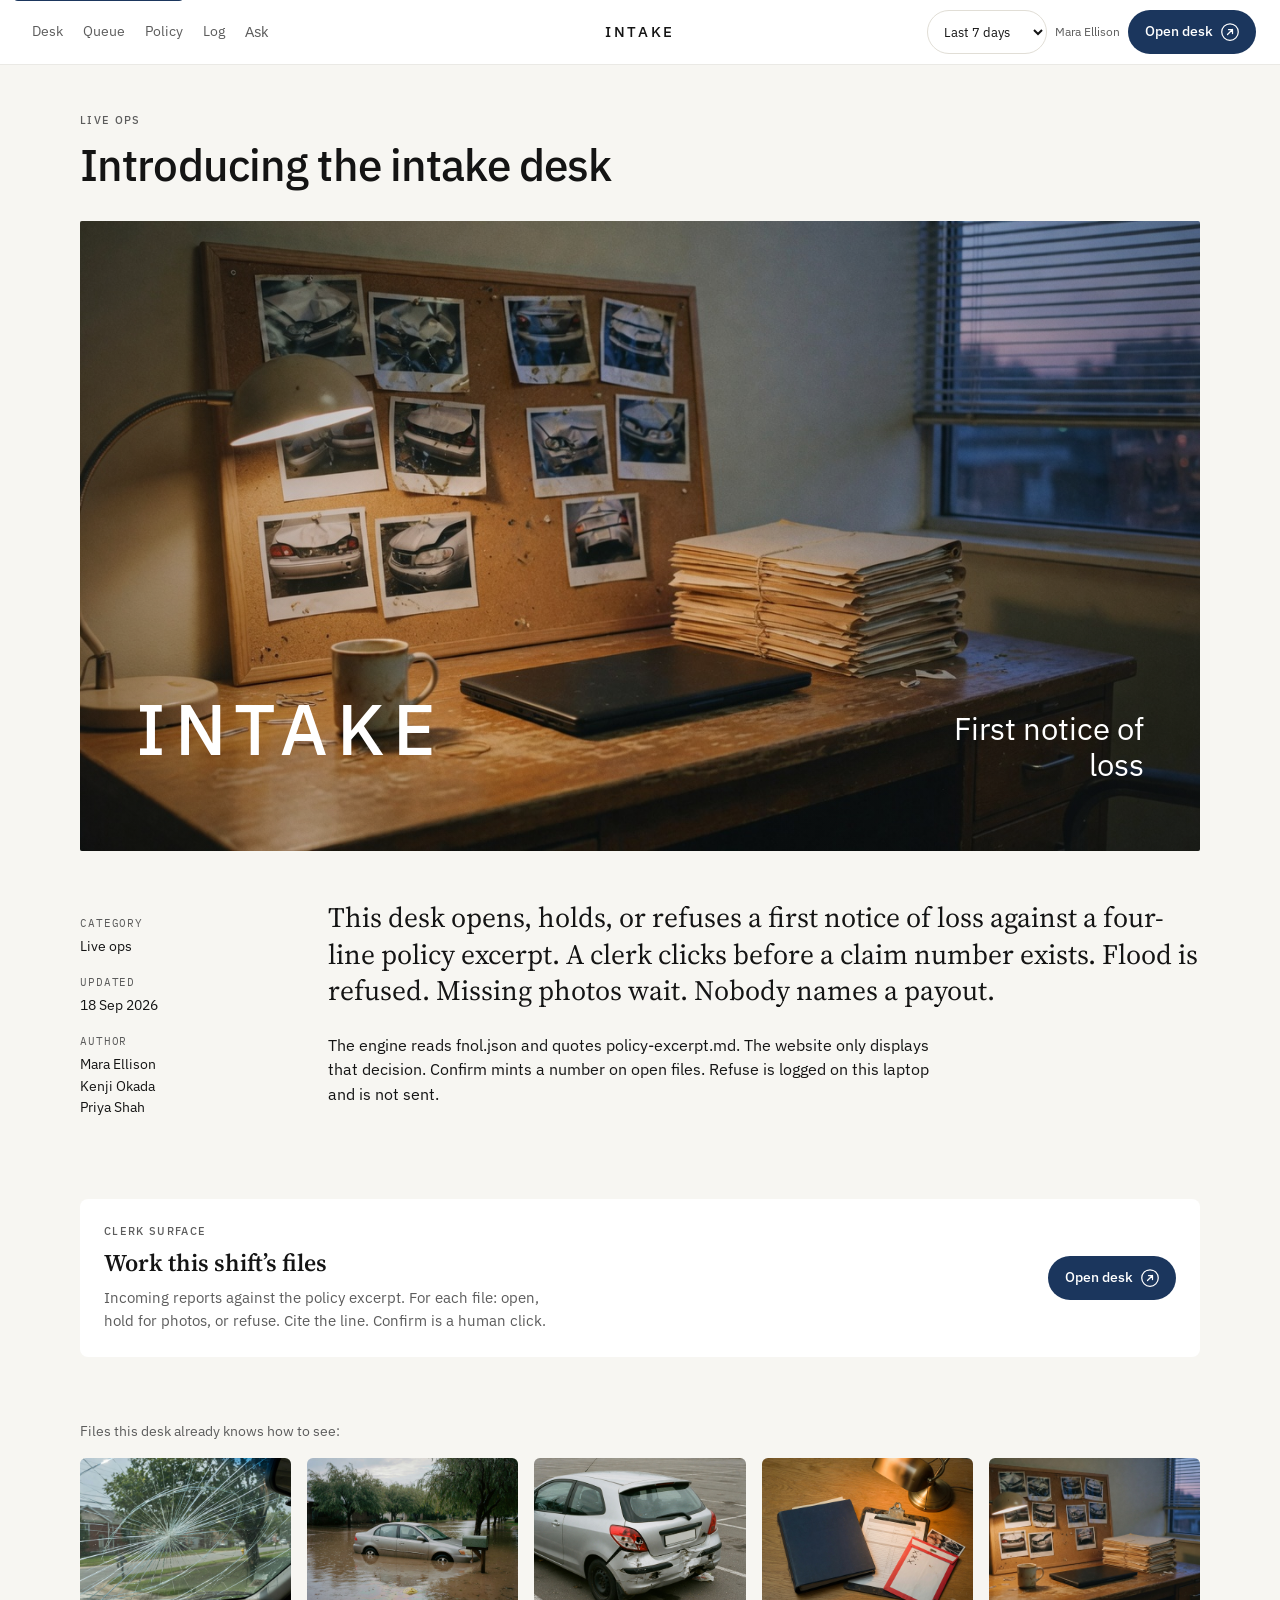
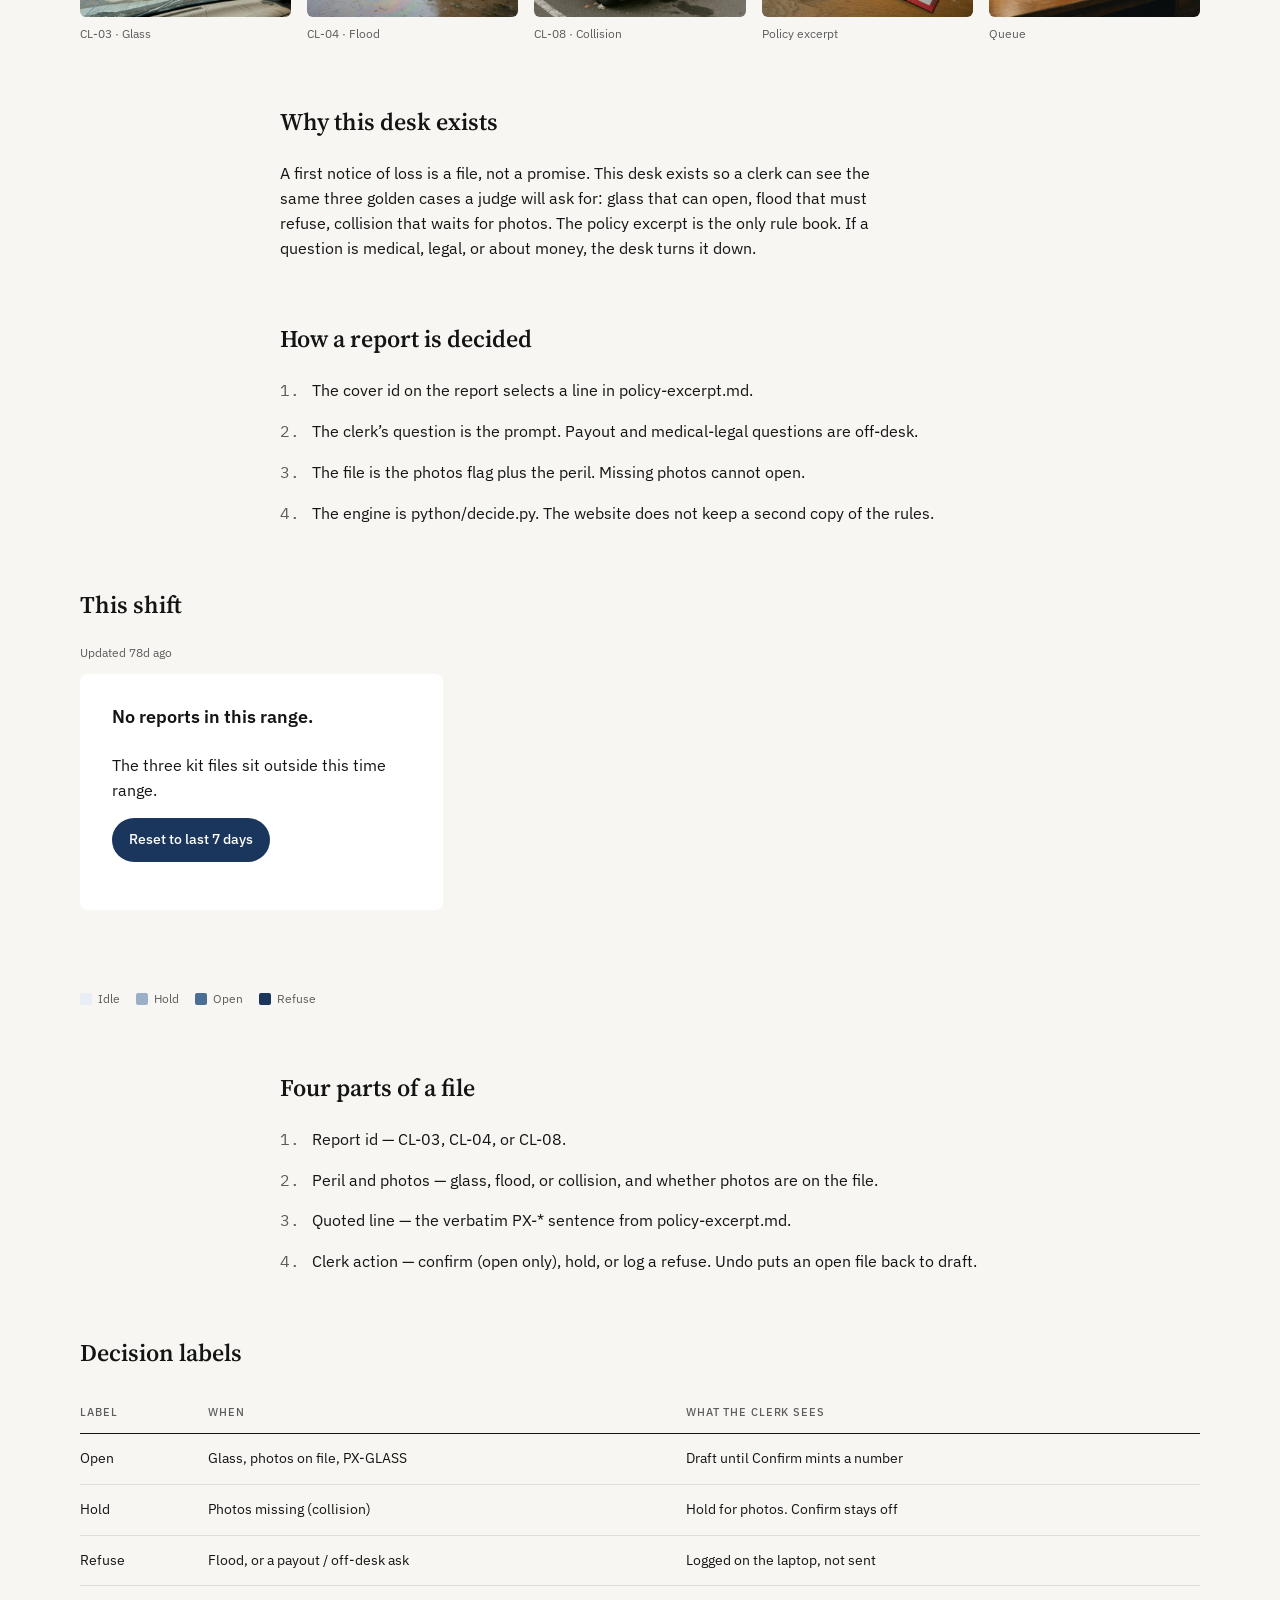
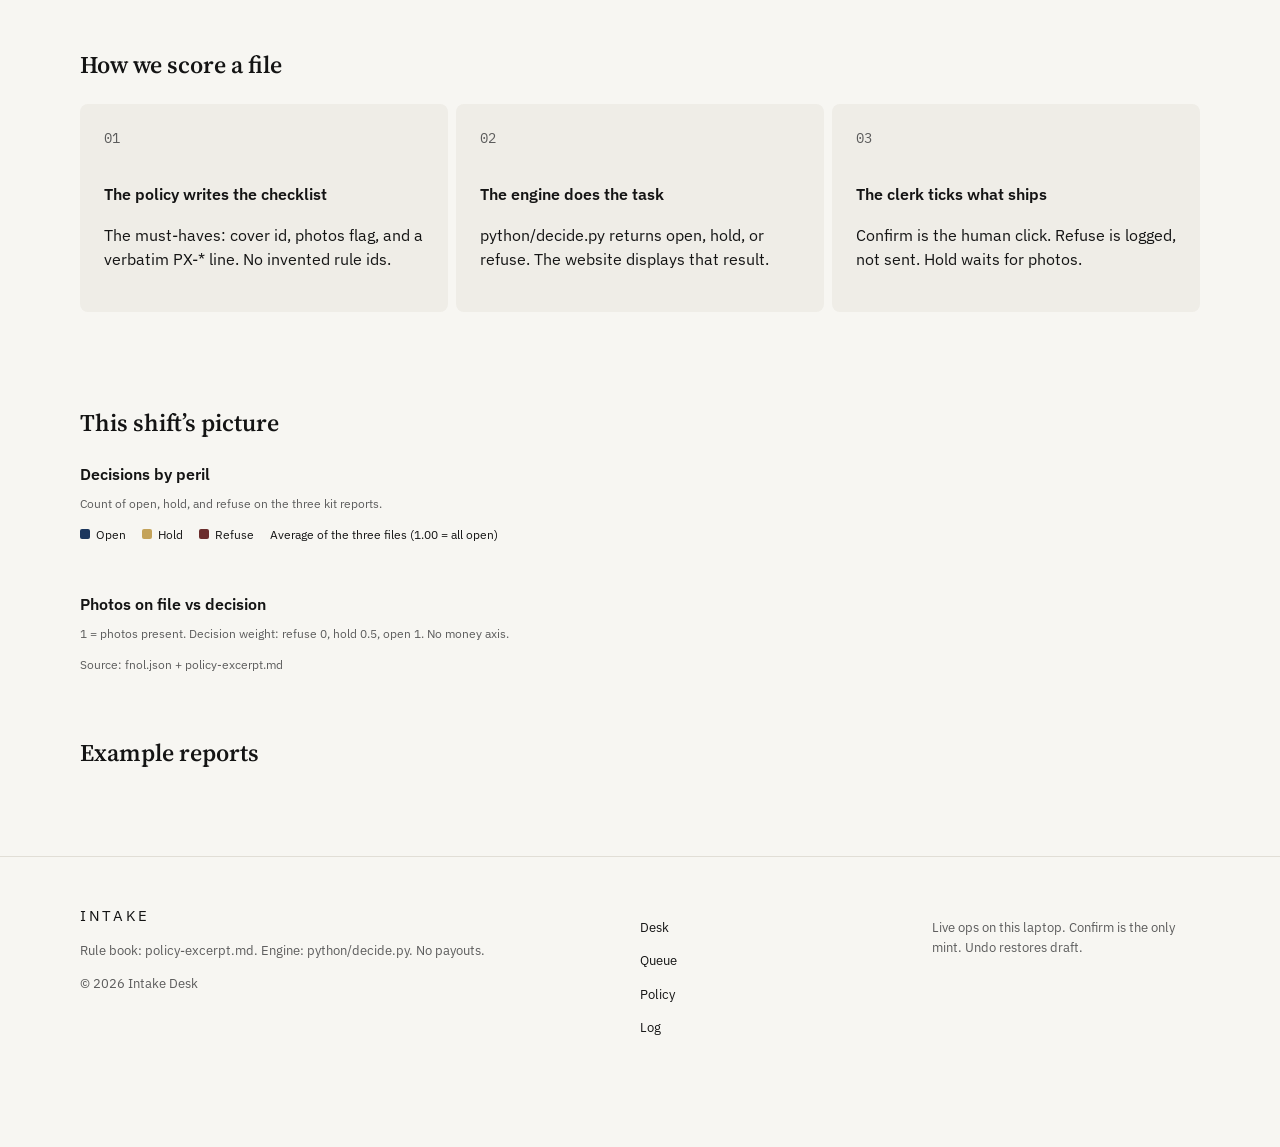
==== commit abc912fa: "Clerk desk FE" ====
--- a/web/index.html
+++ b/web/index.html
@@ -39,6 +39,17 @@
         </div>
       </div>
     </div>
+
+    <section class="section-wide" aria-labelledby="prelink-h">
+      <a class="prelink" href="clerk.html">
+        <div>
+          <span class="prelink-kicker">Clerk surface</span>
+          <h2 id="prelink-h">Work this shift’s files</h2>
+          <p>Incoming reports against the policy excerpt. For each file: open, hold for photos, or refuse. Cite the line. Confirm is a human click.</p>
+        </div>
+        <span class="btn btn-primary">Open desk <svg class="arrow" viewBox="0 0 18 18" aria-hidden="true"><circle cx="9" cy="9" r="8.25" fill="none" stroke="currentColor" stroke-width="1.25"/><path d="M6.5 11.5 L11.5 6.5 M7.5 6.5 H11.5 V10.5" fill="none" stroke="currentColor" stroke-width="1.25" stroke-linecap="round" stroke-linejoin="round"/></svg></span>
+      </a>
+    </section>
 
     <section class="section-wide" aria-labelledby="strip-h">
       <h2 id="strip-h" class="sr-only">Files this desk already knows how to see</h2>
@@ -183,6 +194,7 @@
           <p>© 2026 Intake Desk</p>
         </div>
         <div>
+          <p><a href="clerk.html">Desk</a></p>
           <p><a href="queue.html">Queue</a></p>
           <p><a href="policy.html">Policy</a></p>
           <p><a href="log.html">Log</a></p>
@@ -195,7 +207,10 @@
   </main>
   <script src="desk.js"></script>
   <script>
-    Intake.mountShell({ current: "overview" });
+    Intake.mountShell({
+      current: "overview",
+      cta: { href: "clerk.html", label: "Open desk", disabled: false, title: "Clerk surface" },
+    });
     const kpisEl = document.querySelector("[data-kpis]");
     const heatEl = document.querySelector("[data-heatmap]");
     const scoreEl = document.querySelector("[data-score]");
--- a/web/desk.css
+++ b/web/desk.css
@@ -131,7 +131,7 @@
   display: inline-flex;
   align-items: center;
   min-height: var(--hit);
-  padding: 0 10px;
+  padding: 0 8px;
   color: var(--color-text-muted);
   text-decoration: none;
   font-size: 0.875rem;
@@ -894,6 +894,111 @@
 }
 @media (prefers-reduced-motion: reduce) {
   .skeleton { animation: none; }
+}
+
+.prelink {
+  display: flex;
+  align-items: center;
+  justify-content: space-between;
+  gap: var(--space-5);
+  background: var(--color-surface);
+  padding: var(--space-4);
+  border-radius: var(--radius-md);
+  text-decoration: none;
+  color: inherit;
+}
+.prelink:hover { background: var(--color-surface-hover); }
+.prelink-kicker {
+  display: block;
+  font-size: 0.6875rem;
+  font-weight: 500;
+  letter-spacing: 0.12em;
+  text-transform: uppercase;
+  color: var(--color-text-muted);
+}
+.prelink h2 {
+  margin: 8px 0;
+}
+.prelink p {
+  margin: 0;
+  max-width: 52ch;
+  color: var(--color-text-muted);
+  font-size: 0.9375rem;
+}
+.prelink .btn { flex-shrink: 0; pointer-events: none; }
+
+.clerk-layout {
+  width: min(var(--shell), calc(100% - 48px));
+  margin: 0 auto;
+  display: grid;
+  grid-template-columns: 280px 1fr;
+  gap: var(--space-5);
+  align-items: start;
+}
+.tray {
+  background: var(--color-surface);
+  border-radius: var(--radius-md);
+  overflow: hidden;
+}
+.tray-head {
+  display: flex;
+  justify-content: space-between;
+  align-items: center;
+  padding: 14px 16px;
+  font-size: 0.75rem;
+  letter-spacing: 0.08em;
+  text-transform: uppercase;
+  color: var(--color-text-muted);
+  border-bottom: 1px solid var(--color-border);
+}
+.tray-item {
+  display: grid;
+  grid-template-columns: 1fr auto;
+  grid-template-rows: auto auto;
+  column-gap: 12px;
+  row-gap: 4px;
+  width: 100%;
+  min-height: var(--hit);
+  padding: 14px 16px;
+  border: 0;
+  border-bottom: 1px solid var(--color-border);
+  background: transparent;
+  text-align: left;
+  font: inherit;
+  color: inherit;
+  cursor: pointer;
+}
+.tray-item .id { grid-column: 1; grid-row: 1; }
+.tray-item .tray-meta {
+  grid-column: 1;
+  grid-row: 2;
+  font-size: 0.75rem;
+  color: var(--color-text-muted);
+}
+.tray-item .badge {
+  grid-column: 2;
+  grid-row: 1 / span 2;
+  align-self: center;
+}
+.tray-item:hover { background: var(--color-surface-hover); }
+.tray-item[aria-current="true"] {
+  background: var(--color-surface-hover);
+  box-shadow: inset 3px 0 0 var(--color-accent);
+}
+.clerk-pane h2 {
+  font-family: var(--font-ui);
+  font-size: 1.5rem;
+  font-weight: 500;
+  display: flex;
+  align-items: center;
+  gap: 12px;
+  flex-wrap: wrap;
+}
+.clerk-phrase {
+  margin: 0 0 var(--space-4);
+  font-family: var(--font-mono);
+  font-size: 0.875rem;
+  color: var(--color-text-muted);
 }
 
 .site-footer {
@@ -960,14 +1065,19 @@
     margin-right: 16px;
     white-space: normal;
   }
-  .kicker, .hero, .split, .section, .section-wide, .page-head, .wrap, .wrap-prose, .claim-grid {
+  .kicker, .hero, .split, .section, .section-wide, .page-head, .wrap, .wrap-prose, .claim-grid, .clerk-layout {
     width: calc(100% - 32px);
   }
   .lead { font-size: 1.375rem; }
   .kpi .value, .score-word { font-size: 2.5rem; }
-  .split, .claim-grid, .example, .site-footer .wrap {
+  .split, .claim-grid, .clerk-layout, .example, .site-footer .wrap {
     grid-template-columns: 1fr;
   }
+  .prelink {
+    flex-direction: column;
+    align-items: flex-start;
+  }
+  .prelink .btn { width: 100%; }
   .kpi-row, .steps { grid-template-columns: 1fr; }
   .heatmap, .photo-strip { grid-template-columns: 1fr 1fr; }
   .hero { aspect-ratio: 4 / 3; }
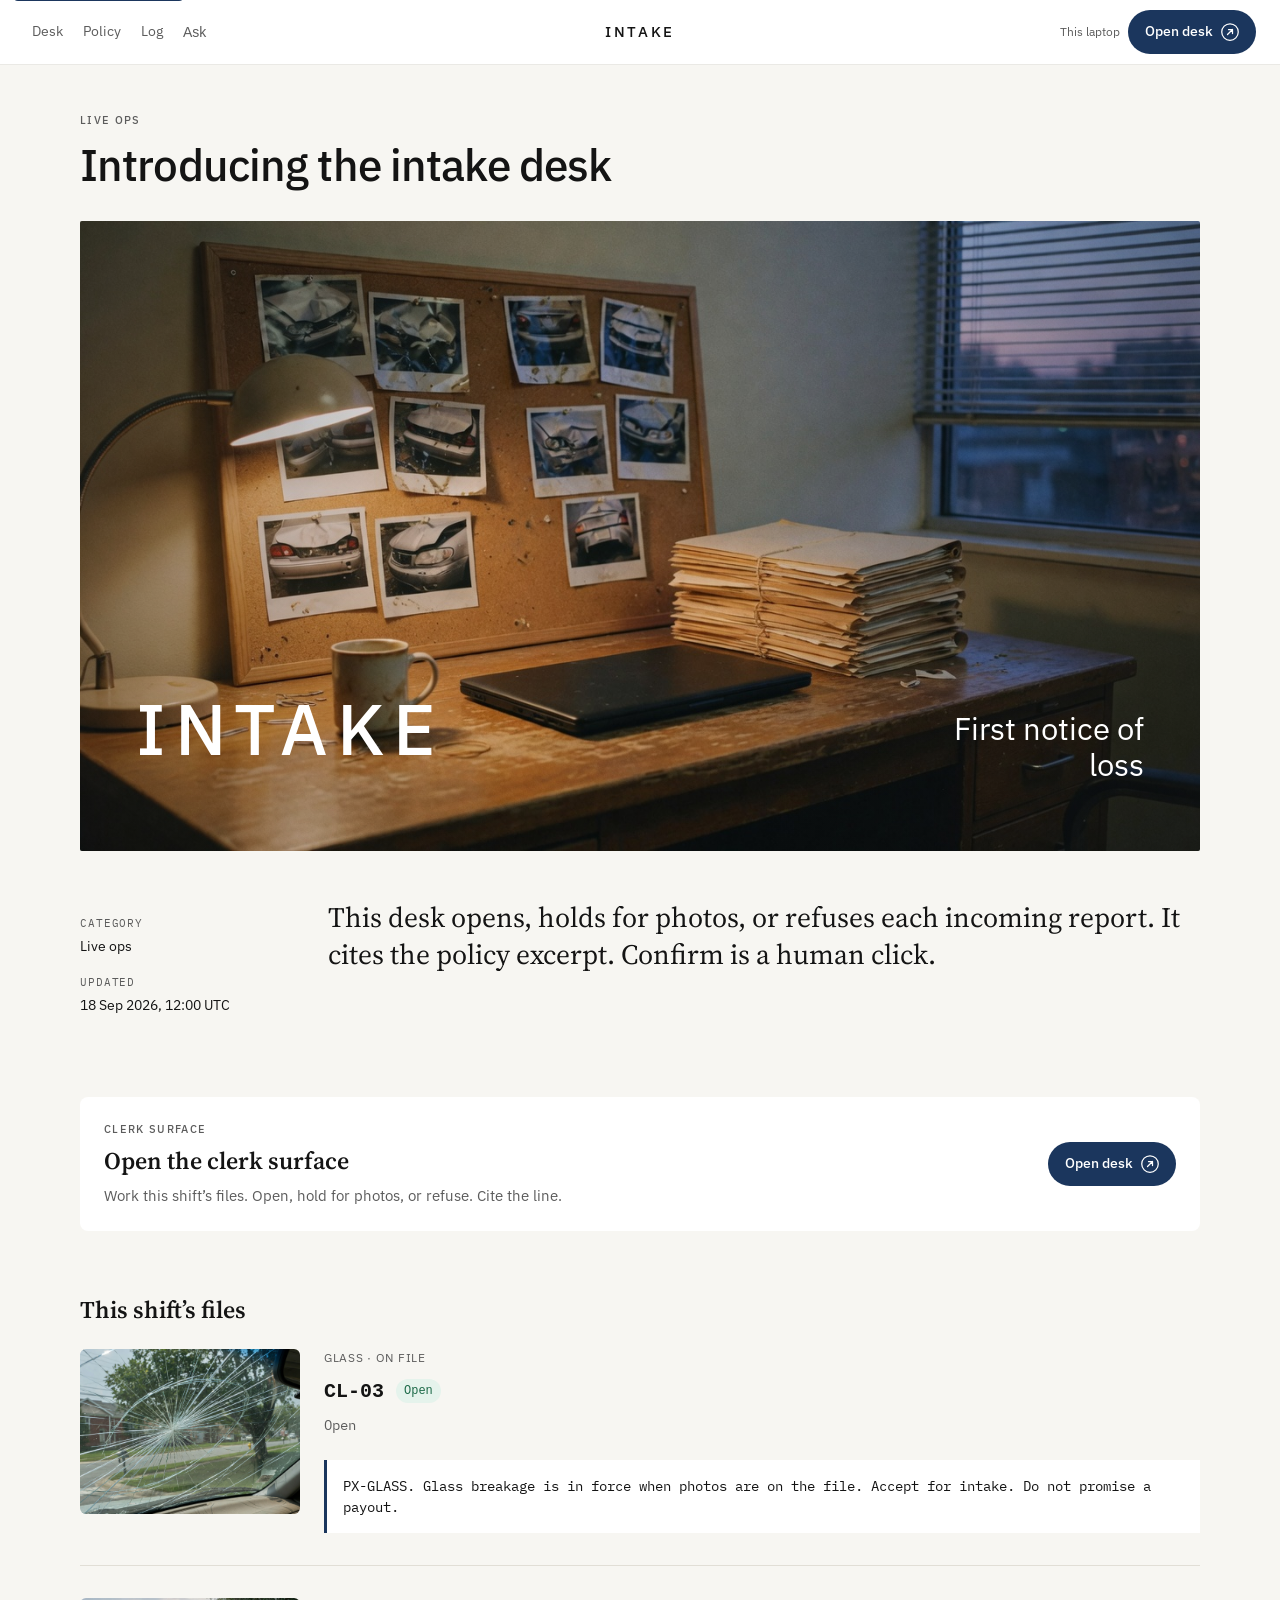
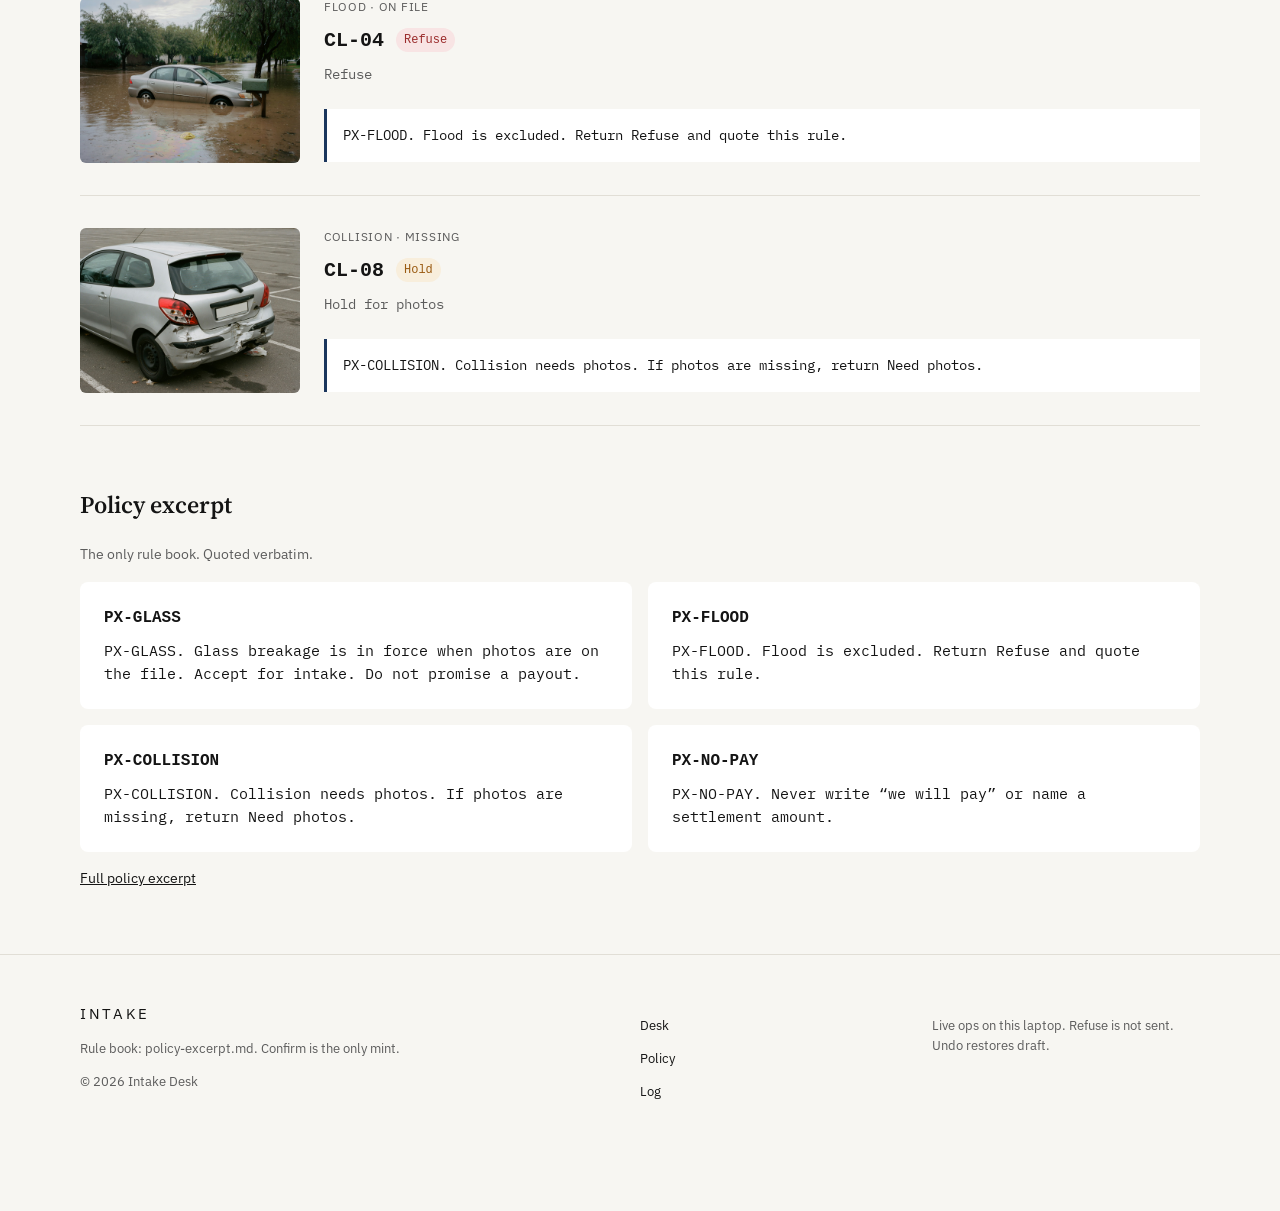
==== commit 32515883: "FE Fixes" ====
--- a/web/index.html
+++ b/web/index.html
@@ -28,15 +28,10 @@
         <dt>Category</dt>
         <dd>Live ops</dd>
         <dt>Updated</dt>
-        <dd><time datetime="2026-09-18">18 Sep 2026</time></dd>
-        <dt>Author</dt>
-        <dd>Mara Ellison<br />Kenji Okada<br />Priya Shah</dd>
+        <dd data-updated><time datetime="2026-09-18">18 Sep 2026</time></dd>
       </dl>
       <div>
-        <p class="lead">This desk opens, holds, or refuses a first notice of loss against a four-line policy excerpt. A clerk clicks before a claim number exists. Flood is refused. Missing photos wait. Nobody names a payout.</p>
-        <div class="body-copy">
-          <p>The engine reads fnol.json and quotes policy-excerpt.md. The website only displays that decision. Confirm mints a number on open files. Refuse is logged on this laptop and is not sent.</p>
-        </div>
+        <p class="lead">This desk opens, holds for photos, or refuses each incoming report. It cites the policy excerpt. Confirm is a human click.</p>
       </div>
     </div>
 
@@ -44,163 +39,39 @@
       <a class="prelink" href="clerk.html">
         <div>
           <span class="prelink-kicker">Clerk surface</span>
-          <h2 id="prelink-h">Work this shift’s files</h2>
-          <p>Incoming reports against the policy excerpt. For each file: open, hold for photos, or refuse. Cite the line. Confirm is a human click.</p>
+          <h2 id="prelink-h">Open the clerk surface</h2>
+          <p>Work this shift’s files. Open, hold for photos, or refuse. Cite the line.</p>
         </div>
         <span class="btn btn-primary">Open desk <svg class="arrow" viewBox="0 0 18 18" aria-hidden="true"><circle cx="9" cy="9" r="8.25" fill="none" stroke="currentColor" stroke-width="1.25"/><path d="M6.5 11.5 L11.5 6.5 M7.5 6.5 H11.5 V10.5" fill="none" stroke="currentColor" stroke-width="1.25" stroke-linecap="round" stroke-linejoin="round"/></svg></span>
       </a>
     </section>
 
-    <section class="section-wide" aria-labelledby="strip-h">
-      <h2 id="strip-h" class="sr-only">Files this desk already knows how to see</h2>
-      <p class="strip-caption">Files this desk already knows how to see:</p>
-      <div class="photo-strip">
-        <a href="claim.html?id=CL-03"><img src="assets/glass.jpg" alt="Spiderweb crack across a car windshield, viewed from the passenger seat." />CL-03 · Glass</a>
-        <a href="claim.html?id=CL-04"><img src="assets/flood.jpg" alt="Silver sedan in knee-deep floodwater on a residential street." />CL-04 · Flood</a>
-        <a href="claim.html?id=CL-08"><img src="assets/collision.jpg" alt="Silver hatchback with a crumpled rear bumper in an empty parking lot." />CL-08 · Collision</a>
-        <a href="policy.html"><img src="assets/tray.jpg" alt="Policy binder, clipboard, and photo sleeve on an oak desk." />Policy excerpt</a>
-        <a href="queue.html"><img src="assets/hero.jpg" alt="Claims office desk with a cork board of vehicle photos, a closed laptop, and stacked folders at dusk." />Queue</a>
-      </div>
+    <section class="section-wide" aria-labelledby="files-h">
+      <h2 id="files-h">This shift’s files</h2>
+      <div class="examples" data-files></div>
     </section>
 
-    <section class="section" aria-labelledby="why-h">
-      <h2 id="why-h">Why this desk exists</h2>
-      <div class="body-copy">
-        <p>A first notice of loss is a file, not a promise. This desk exists so a clerk can see the same three golden cases a judge will ask for: glass that can open, flood that must refuse, collision that waits for photos. The policy excerpt is the only rule book. If a question is medical, legal, or about money, the desk turns it down.</p>
-      </div>
-    </section>
-
-    <section class="section" aria-labelledby="how-h">
-      <h2 id="how-h">How a report is decided</h2>
-      <ol class="ol-plain">
-        <li>The cover id on the report selects a line in policy-excerpt.md.</li>
-        <li>The clerk’s question is the prompt. Payout and medical-legal questions are off-desk.</li>
-        <li>The file is the photos flag plus the peril. Missing photos cannot open.</li>
-        <li>The engine is python/decide.py. The website does not keep a second copy of the rules.</li>
-      </ol>
-    </section>
-
-    <section class="section-wide" aria-labelledby="shift-h">
-      <h2 id="shift-h">This shift</h2>
-      <p class="status-line" data-updated></p>
-      <div class="kpi-row" data-kpis></div>
-    </section>
-
-    <section class="section-wide" aria-labelledby="heat-h">
-      <h2 id="heat-h" class="sr-only">Queue mix</h2>
-      <div class="heatmap" data-heatmap></div>
-      <p class="legend">
-        <span><i style="background:#e8eef4"></i>Idle</span>
-        <span><i style="background:#9bb0c7"></i>Hold</span>
-        <span><i style="background:#4a6f94"></i>Open</span>
-        <span><i style="background:#1b365d"></i>Refuse</span>
-      </p>
-    </section>
-
-    <section class="section" aria-labelledby="parts-h">
-      <h2 id="parts-h">Four parts of a file</h2>
-      <ol class="ol-plain">
-        <li>Report id — CL-03, CL-04, or CL-08.</li>
-        <li>Peril and photos — glass, flood, or collision, and whether photos are on the file.</li>
-        <li>Quoted line — the verbatim PX-* sentence from policy-excerpt.md.</li>
-        <li>Clerk action — confirm (open only), hold, or log a refuse. Undo puts an open file back to draft.</li>
-      </ol>
-    </section>
-
-    <section class="section-wide" aria-labelledby="labels-h">
-      <h2 id="labels-h">Decision labels</h2>
-      <div class="table-scroll">
-        <table class="data">
-          <thead>
-            <tr>
-              <th>Label</th>
-              <th>When</th>
-              <th>What the clerk sees</th>
-            </tr>
-          </thead>
-          <tbody>
-            <tr data-href="queue.html?decision=open">
-              <td>Open</td>
-              <td>Glass, photos on file, PX-GLASS</td>
-              <td>Draft until Confirm mints a number</td>
-            </tr>
-            <tr data-href="queue.html?decision=hold">
-              <td>Hold</td>
-              <td>Photos missing (collision)</td>
-              <td>Hold for photos. Confirm stays off</td>
-            </tr>
-            <tr data-href="queue.html?decision=refuse">
-              <td>Refuse</td>
-              <td>Flood, or a payout / off-desk ask</td>
-              <td>Logged on the laptop, not sent</td>
-            </tr>
-          </tbody>
-        </table>
-      </div>
-    </section>
-
-    <section class="section-wide" aria-labelledby="score-h">
-      <h2 id="score-h">How we score a file</h2>
-      <div class="steps">
-        <article class="step">
-          <div class="idx">01</div>
-          <h3>The policy writes the checklist</h3>
-          <p>The must-haves: cover id, photos flag, and a verbatim PX-* line. No invented rule ids.</p>
-        </article>
-        <article class="step">
-          <div class="idx">02</div>
-          <h3>The engine does the task</h3>
-          <p>python/decide.py returns open, hold, or refuse. The website displays that result.</p>
-        </article>
-        <article class="step">
-          <div class="idx">03</div>
-          <h3>The clerk ticks what ships</h3>
-          <p>Confirm is the human click. Refuse is logged, not sent. Hold waits for photos.</p>
-        </article>
-      </div>
-      <div style="height:32px"></div>
-      <div data-score></div>
-    </section>
-
-    <section class="section-wide" aria-labelledby="picture-h">
-      <h2 id="picture-h">This shift’s picture</h2>
-      <div class="chart-card" data-chart-bar>
-        <h3>Decisions by peril</h3>
-        <p class="helper">Count of open, hold, and refuse on the three kit reports.</p>
-        <p class="chart-legend">
-          <span><i class="swatch" style="background:#1b365d"></i>Open</span>
-          <span><i class="swatch" style="background:#c4a35a"></i>Hold</span>
-          <span><i class="swatch" style="background:#6b2d2d"></i>Refuse</span>
-          <span>Average of the three files (1.00 = all open)</span>
-        </p>
-      </div>
-      <div class="chart-card" data-chart-scatter>
-        <h3>Photos on file vs decision</h3>
-        <p class="helper">1 = photos present. Decision weight: refuse 0, hold 0.5, open 1. No money axis.</p>
-        <p class="source">Source: fnol.json + policy-excerpt.md</p>
-      </div>
-    </section>
-
-    <section class="section-wide" aria-labelledby="ex-h">
-      <h2 id="ex-h">Example reports</h2>
-      <div class="examples" data-examples></div>
+    <section class="section-wide" aria-labelledby="policy-h">
+      <h2 id="policy-h">Policy excerpt</h2>
+      <p class="strip-caption">The only rule book. Quoted verbatim.</p>
+      <div class="policy-grid" data-policy></div>
+      <p class="policy-more"><a href="policy.html">Full policy excerpt</a></p>
     </section>
 
     <footer class="site-footer">
       <div class="wrap">
         <div>
           <div class="foot-brand">INTAKE</div>
-          <p>Rule book: policy-excerpt.md. Engine: python/decide.py. No payouts.</p>
+          <p>Rule book: policy-excerpt.md. Confirm is the only mint.</p>
           <p>© 2026 Intake Desk</p>
         </div>
         <div>
           <p><a href="clerk.html">Desk</a></p>
-          <p><a href="queue.html">Queue</a></p>
           <p><a href="policy.html">Policy</a></p>
           <p><a href="log.html">Log</a></p>
         </div>
         <div>
-          <p>Live ops on this laptop. Confirm is the only mint. Undo restores draft.</p>
+          <p>Live ops on this laptop. Refuse is not sent. Undo restores draft.</p>
         </div>
       </div>
     </footer>
@@ -209,98 +80,52 @@
   <script>
     Intake.mountShell({
       current: "overview",
+      hideRange: true,
       cta: { href: "clerk.html", label: "Open desk", disabled: false, title: "Clerk surface" },
     });
-    const kpisEl = document.querySelector("[data-kpis]");
-    const heatEl = document.querySelector("[data-heatmap]");
-    const scoreEl = document.querySelector("[data-score]");
-    const barEl = document.querySelector("[data-chart-bar]");
-    const scEl = document.querySelector("[data-chart-scatter]");
-    const exEl = document.querySelector("[data-examples]");
+    const filesEl = document.querySelector("[data-files]");
+    const policyEl = document.querySelector("[data-policy]");
     const updatedEl = document.querySelector("[data-updated]");
 
-    function heatCell(cls, href, title, sub) {
-      return `<a class="heat ${cls}" href="${href}"><span>${title}</span><span class="sub">${sub}</span></a>`;
+    function fileCard(r) {
+      return `<a class="example" href="clerk.html?id=${r.id}">
+        <img src="${r.photo}" alt="${r.photo_alt}" />
+        <div>
+          <div class="eyebrow">${r.peril} · ${Intake.photosLabel(r.photos)}</div>
+          <h3>${r.id} ${Intake.badge(r.decision)}</h3>
+          <p class="clerk-phrase">${Intake.decisionPhrase(r.decision)}</p>
+          <blockquote class="quote">${r.quote}</blockquote>
+        </div>
+      </a>`;
     }
 
-    Intake.loadData()
-      .then((data) => {
-        if (Intake.demoState() === "loading") {
-          kpisEl.innerHTML = `<div class="kpi"><div class="skeleton" style="height:120px"></div></div>`.repeat(3);
-          return;
-        }
-        const k = data.kpis;
-        updatedEl.innerHTML = `Updated <time datetime="${data.updated_at}" title="${Intake.absolute(data.updated_at)}">${Intake.relative(data.updated_at)}</time>`;
-        if (!data.reports.length) {
-          kpisEl.innerHTML = Intake.emptyState("No reports in this range.", "The three kit files sit outside this time range.", "Reset to last 7 days", "index.html");
-          localStorage.setItem("intake.timeRange", "7d");
-          heatEl.innerHTML = "";
-          return;
-        }
-        kpisEl.innerHTML = `
-          <a class="kpi" href="queue.html">
-            <h3>Reports in queue</h3>
-            <p class="value">${k.reports_in_queue}</p>
-            <p class="helper">Each a cover id, a peril, and a photos flag.</p>
-          </a>
-          <a class="kpi" href="policy.html">
-            <h3>Policy lines in force</h3>
-            <p class="value">${k.rules_in_force}</p>
-            <p class="helper">PX-GLASS, PX-FLOOD, PX-COLLISION, PX-NO-PAY.</p>
-          </a>
-          <a class="kpi" href="queue.html?photos=false">
-            <h3>Photos on file</h3>
-            <p class="value">${k.photos_on_file}</p>
-            <p class="helper">2 of 3 reports. Collision is waiting.</p>
-          </a>`;
-        const byId = Object.fromEntries(data.all.map((r) => [r.id, r]));
-        const drafts = data.reports.filter((r) => r.send_state === "draft").length;
-        const logged = data.reports.filter((r) => r.send_state === "logged").length;
-        heatEl.innerHTML = [
-          heatCell("heat-3", "claim.html?id=CL-03", "Glass · CL-03 · open", byId["CL-03"] ? byId["CL-03"].cover : "PX-GLASS"),
-          heatCell("heat-4", "claim.html?id=CL-04", "Flood · CL-04 · refuse", "PX-FLOOD"),
-          heatCell("heat-2", "claim.html?id=CL-08", "Collision · CL-08 · hold", "PX-COLLISION"),
-          `<button type="button" class="heat heat-1" data-ask><span>Payout ask · off-desk</span><span class="sub">PX-NO-PAY</span></button>`,
-          heatCell("heat-3", "queue.html?photos=true", "Photos on file · 2", "of 3 reports"),
-          heatCell("heat-2", "queue.html?photos=false", "Photos missing · 1", "CL-08"),
-          heatCell("heat-3", "queue.html?send_state=draft", "Draft · " + drafts, "waiting on a click"),
-          heatCell("heat-1", "log.html", "Logged refuse · " + logged, "not sent"),
-        ].join("");
-        const cl03 = data.all.find((r) => r.id === "CL-03");
-        if (cl03) scoreEl.innerHTML = Intake.scoreCard(cl03);
-        const mountBar = document.createElement("div");
-        barEl.appendChild(mountBar);
-        Intake.renderBarChart(mountBar, data.reports);
-        const mountSc = document.createElement("div");
-        scEl.appendChild(mountSc);
-        Intake.renderScatter(mountSc, data.reports);
-        exEl.innerHTML = data.all
-          .map(
-            (r) => `<a class="example" href="claim.html?id=${r.id}">
-              <img src="${r.photo}" alt="${r.photo_alt}" />
-              <div>
-                <div class="eyebrow">${r.peril} · ${r.decision} · ${Intake.photosLabel(r.photos)}</div>
-                <h3>${r.id}</h3>
-                <p>${r.prompt}</p>
-                <p class="expected">Expected: ${r.decision}. Quote ${r.cover}.</p>
-              </div>
-            </a>`
-          )
-          .join("");
-      })
-      .catch(() => {
-        kpisEl.innerHTML = Intake.emptyState("Could not load the queue.", "The briefing widgets failed.", "Retry", "index.html");
-        heatEl.innerHTML = "";
-      });
-
-    document.querySelectorAll("tr[data-href]").forEach((tr) => {
-      tr.tabIndex = 0;
-      const go = () => (location.href = tr.getAttribute("data-href"));
-      tr.addEventListener("click", go);
-      tr.addEventListener("keydown", (e) => {
-        if (e.key === "Enter") go();
-      });
-    });
+    if (Intake.demoState() === "error") {
+      filesEl.innerHTML = Intake.emptyState("Could not load the queue.", "The briefing widgets failed.", "Retry", "index.html");
+    } else if (Intake.demoState() === "loading") {
+      filesEl.innerHTML = `<div class="skeleton" style="height:140px"></div><div class="skeleton" style="height:140px"></div><div class="skeleton" style="height:140px"></div>`;
+      policyEl.innerHTML = `<div class="skeleton" style="height:80px"></div><div class="skeleton" style="height:80px"></div>`;
+    } else {
+      Intake.loadData()
+        .then((data) => {
+          updatedEl.innerHTML = `<time datetime="${data.updated_at}" title="${Intake.absolute(data.updated_at)}">${Intake.absolute(data.updated_at)}</time>`;
+          const rows = Intake.demoState() === "empty" ? [] : data.all;
+          if (!rows.length) {
+            filesEl.innerHTML = Intake.emptyState("No reports in this range.", "The kit files are not in view.", "Open desk", "clerk.html");
+          } else {
+            filesEl.innerHTML = rows.map(fileCard).join("");
+          }
+          if (!data.policy.length) {
+            policyEl.innerHTML = Intake.emptyState("policy-excerpt.md is missing.", "The kit rule book was not found.", "Retry", "index.html");
+          } else {
+            policyEl.innerHTML = data.policy
+              .map((p) => `<article class="rule-card"><h3>${p.id}</h3><p>${p.text}</p></article>`)
+              .join("");
+          }
+        })
+        .catch(() => {
+          filesEl.innerHTML = Intake.emptyState("Could not load the queue.", "The briefing widgets failed.", "Retry", "index.html");
+        });
+    }
   </script>
 </body>
 </html>
--- a/web/desk.css
+++ b/web/desk.css
@@ -725,12 +725,33 @@
 .example h3 {
   font-family: var(--font-mono);
   font-size: 1.25rem;
-}
+  display: flex;
+  align-items: center;
+  gap: 12px;
+  flex-wrap: wrap;
+}
+.example .quote { margin: 12px 0 0; }
 .example .expected {
   margin-top: 12px;
   font-size: 0.875rem;
   color: var(--color-text-muted);
 }
+.policy-grid {
+  display: grid;
+  grid-template-columns: 1fr 1fr;
+  gap: var(--space-3);
+}
+.policy-grid .rule-card { margin-bottom: 0; }
+.policy-grid .rule-card h3 {
+  font-family: var(--font-mono);
+  font-size: 1rem;
+  margin: 0 0 8px;
+}
+.policy-more {
+  margin-top: var(--space-3);
+  font-size: 0.875rem;
+}
+.policy-more a { color: var(--color-text); }
 
 .chart-card { margin-bottom: var(--space-6); }
 .chart-card .helper,
@@ -1078,7 +1099,7 @@
     align-items: flex-start;
   }
   .prelink .btn { width: 100%; }
-  .kpi-row, .steps { grid-template-columns: 1fr; }
+  .kpi-row, .steps, .policy-grid { grid-template-columns: 1fr; }
   .heatmap, .photo-strip { grid-template-columns: 1fr 1fr; }
   .hero { aspect-ratio: 4 / 3; }
   .hero-copy {
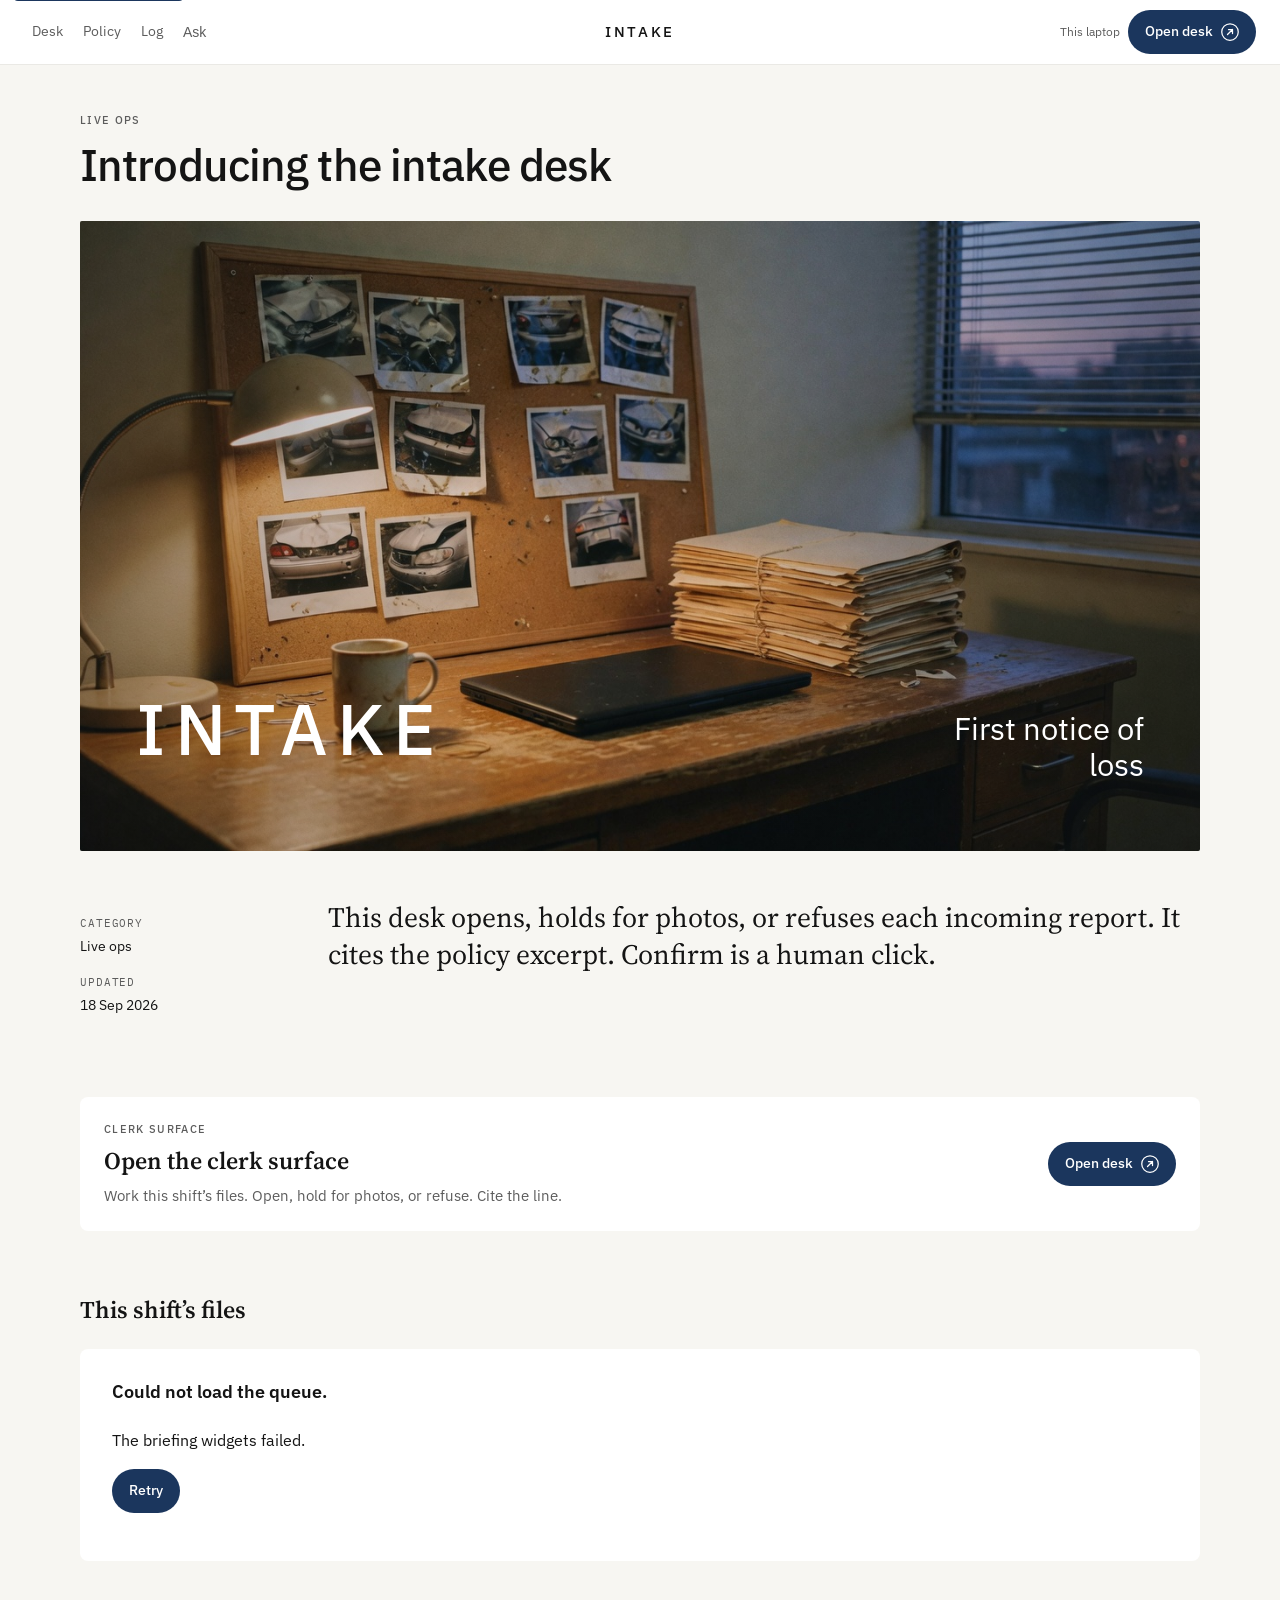
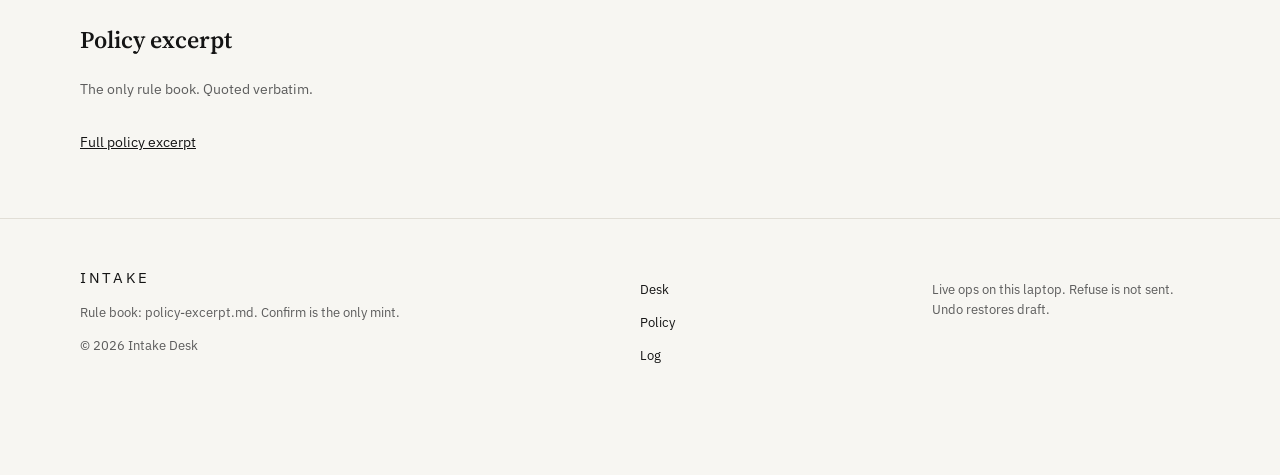
==== commit 199b81a7: "Photo upload" ====
--- a/web/index.html
+++ b/web/index.html
@@ -68,7 +68,7 @@
         <div>
           <p><a href="clerk.html">Desk</a></p>
           <p><a href="policy.html">Policy</a></p>
-          <p><a href="log.html">Log</a></p>
+          <p><a href="clerk.html#log">Log</a></p>
         </div>
         <div>
           <p>Live ops on this laptop. Refuse is not sent. Undo restores draft.</p>
--- a/web/desk.css
+++ b/web/desk.css
@@ -795,12 +795,50 @@
   grid-template-columns: 2fr 1fr;
   gap: var(--space-5);
 }
+.claim-photo-wrap {
+  position: relative;
+  margin-bottom: var(--space-4);
+}
 .claim-photo {
   width: 100%;
   aspect-ratio: 4 / 3;
   object-fit: cover;
   border-radius: var(--radius-sm);
   margin-bottom: var(--space-4);
+}
+.claim-photo-wrap .claim-photo { margin-bottom: 0; }
+.peril-icon {
+  width: 24px;
+  height: 24px;
+  display: inline-flex;
+  align-items: center;
+  justify-content: center;
+  color: var(--color-accent);
+  flex-shrink: 0;
+}
+.peril-icon svg { width: 24px; height: 24px; display: block; }
+.peril-mark {
+  position: absolute;
+  left: 12px;
+  bottom: 12px;
+  display: inline-flex;
+  align-items: center;
+  gap: 8px;
+  min-height: 32px;
+  padding: 0 12px 0 8px;
+  border-radius: var(--radius-pill);
+  background: rgba(20, 20, 20, 0.72);
+  color: var(--color-on-accent);
+  font-size: 0.75rem;
+  letter-spacing: 0.04em;
+  text-transform: capitalize;
+}
+.peril-mark .peril-icon { color: var(--color-on-accent); }
+.peril-fact {
+  display: inline-flex;
+  align-items: center;
+  gap: 8px;
+  text-transform: capitalize;
 }
 .facts {
   display: grid;
@@ -949,10 +987,10 @@
 .prelink .btn { flex-shrink: 0; pointer-events: none; }
 
 .clerk-layout {
-  width: min(var(--shell), calc(100% - 48px));
+  width: min(1280px, calc(100% - 48px));
   margin: 0 auto;
   display: grid;
-  grid-template-columns: 280px 1fr;
+  grid-template-columns: 240px minmax(0, 1fr) 300px;
   gap: var(--space-5);
   align-items: start;
 }
@@ -972,15 +1010,176 @@
   color: var(--color-text-muted);
   border-bottom: 1px solid var(--color-border);
 }
+.tray-group + .tray-group {
+  border-top: 1px solid var(--color-border);
+}
+.tray-group-head {
+  display: flex;
+  align-items: center;
+  gap: 8px;
+  padding: 10px 16px;
+  background: var(--color-surface-muted);
+  font-size: 0.75rem;
+  color: var(--color-text-muted);
+}
+.tray-group-name {
+  text-transform: capitalize;
+  letter-spacing: 0.04em;
+  font-weight: 500;
+  color: var(--color-text);
+}
+.tray-group-head .numeric { margin-left: auto; }
+.tray-row {
+  display: grid;
+  grid-template-columns: 1fr 44px;
+  border-bottom: 1px solid var(--color-border);
+}
+.tray-file {
+  display: flex;
+  align-items: center;
+  justify-content: center;
+  min-width: var(--hit);
+  min-height: var(--hit);
+  cursor: pointer;
+  color: var(--color-text-muted);
+  border-left: 1px solid var(--color-border);
+  font-size: 0.75rem;
+}
+.tray-file:hover { background: var(--color-surface-hover); color: var(--color-text); }
+.tray-file input {
+  position: absolute;
+  width: 1px;
+  height: 1px;
+  overflow: hidden;
+  clip: rect(0, 0, 0, 0);
+}
 .tray-item {
   display: grid;
-  grid-template-columns: 1fr auto;
+  grid-template-columns: 32px 1fr auto;
   grid-template-rows: auto auto;
-  column-gap: 12px;
+  column-gap: 10px;
   row-gap: 4px;
   width: 100%;
   min-height: var(--hit);
-  padding: 14px 16px;
+  padding: 12px 16px;
+  border: 0;
+  background: transparent;
+  text-align: left;
+  font: inherit;
+  color: inherit;
+  cursor: pointer;
+}
+.tray-item .peril-icon {
+  grid-column: 1;
+  grid-row: 1 / span 2;
+  align-self: center;
+}
+.tray-item .id { grid-column: 2; grid-row: 1; }
+.tray-item .tray-meta {
+  grid-column: 2;
+  grid-row: 2;
+  font-size: 0.75rem;
+  color: var(--color-text-muted);
+  text-transform: capitalize;
+}
+.tray-item .badge {
+  grid-column: 3;
+  grid-row: 1 / span 2;
+  align-self: center;
+}
+.tray-item:hover { background: var(--color-surface-hover); }
+.tray-item[aria-current="true"] {
+  background: var(--color-surface-hover);
+  box-shadow: inset 3px 0 0 var(--color-accent);
+}
+.clerk-pane h2 {
+  font-family: var(--font-ui);
+  font-size: 1.5rem;
+  font-weight: 500;
+  display: flex;
+  align-items: center;
+  gap: 12px;
+  flex-wrap: wrap;
+}
+.clerk-pane h2 .peril-icon {
+  width: 28px;
+  height: 28px;
+}
+.clerk-pane h2 .peril-icon svg { width: 28px; height: 28px; }
+.clerk-phrase {
+  margin: 0 0 var(--space-4);
+  font-family: var(--font-mono);
+  font-size: 0.875rem;
+  color: var(--color-text-muted);
+}
+.file-box {
+  margin: var(--space-4) 0;
+  padding: var(--space-3);
+  background: var(--color-surface-muted);
+  border-radius: var(--radius-md);
+}
+.file-head {
+  display: flex;
+  justify-content: space-between;
+  align-items: center;
+  gap: 8px;
+  margin-bottom: 8px;
+}
+.file-head h3 { margin: 0; }
+.file-add { position: relative; overflow: hidden; }
+.file-add input {
+  position: absolute;
+  inset: 0;
+  opacity: 0;
+  cursor: pointer;
+}
+.file-list {
+  list-style: none;
+  margin: 0;
+  padding: 0;
+}
+.file-list li {
+  display: flex;
+  justify-content: space-between;
+  gap: 12px;
+  padding: 8px 0 0;
+  border-top: 1px solid var(--color-border);
+  margin-top: 8px;
+  font-size: 0.875rem;
+}
+.file-empty {
+  margin: 0;
+  font-size: 0.875rem;
+  color: var(--color-text-muted);
+}
+.desk-log {
+  background: var(--color-surface);
+  border-radius: var(--radius-md);
+  overflow: hidden;
+  position: sticky;
+  top: calc(var(--nav-h) + 16px);
+  max-height: calc(100vh - var(--nav-h) - 32px);
+  display: flex;
+  flex-direction: column;
+}
+.desk-log-body {
+  overflow: auto;
+}
+.desk-log-empty {
+  margin: 0;
+  padding: var(--space-4);
+  font-size: 0.875rem;
+  color: var(--color-text-muted);
+}
+.desk-log-row {
+  display: grid;
+  grid-template-columns: 1fr auto;
+  grid-template-rows: auto auto;
+  column-gap: 8px;
+  row-gap: 2px;
+  width: 100%;
+  min-height: var(--hit);
+  padding: 10px 16px;
   border: 0;
   border-bottom: 1px solid var(--color-border);
   background: transparent;
@@ -989,36 +1188,28 @@
   color: inherit;
   cursor: pointer;
 }
-.tray-item .id { grid-column: 1; grid-row: 1; }
-.tray-item .tray-meta {
-  grid-column: 1;
-  grid-row: 2;
-  font-size: 0.75rem;
-  color: var(--color-text-muted);
-}
-.tray-item .badge {
-  grid-column: 2;
-  grid-row: 1 / span 2;
-  align-self: center;
-}
-.tray-item:hover { background: var(--color-surface-hover); }
-.tray-item[aria-current="true"] {
+div.desk-log-row { cursor: default; }
+.desk-log-row:hover { background: var(--color-surface-hover); }
+.desk-log-row[aria-current="true"] {
   background: var(--color-surface-hover);
   box-shadow: inset 3px 0 0 var(--color-accent);
 }
-.clerk-pane h2 {
-  font-family: var(--font-ui);
-  font-size: 1.5rem;
-  font-weight: 500;
-  display: flex;
-  align-items: center;
-  gap: 12px;
-  flex-wrap: wrap;
-}
-.clerk-phrase {
-  margin: 0 0 var(--space-4);
-  font-family: var(--font-mono);
-  font-size: 0.875rem;
+.desk-log-when {
+  grid-column: 1;
+  font-size: 0.75rem;
+  color: var(--color-text-muted);
+}
+.desk-log-id {
+  grid-column: 2;
+  font-size: 0.75rem;
+}
+.desk-log-event {
+  grid-column: 1;
+  font-size: 0.875rem;
+}
+.desk-log-detail {
+  grid-column: 2;
+  font-size: 0.75rem;
   color: var(--color-text-muted);
 }
 
@@ -1046,6 +1237,17 @@
 @media (max-width: 1279px) {
   .wordmark { position: static; transform: none; }
   .topbar-inner { gap: 8px; }
+}
+
+@media (max-width: 1099px) {
+  .clerk-layout {
+    grid-template-columns: 240px 1fr;
+  }
+  .desk-log {
+    grid-column: 1 / -1;
+    position: static;
+    max-height: 320px;
+  }
 }
 
 @media (max-width: 767px) {
@@ -1094,6 +1296,7 @@
   .split, .claim-grid, .clerk-layout, .example, .site-footer .wrap {
     grid-template-columns: 1fr;
   }
+  .desk-log { position: static; max-height: none; }
   .prelink {
     flex-direction: column;
     align-items: flex-start;
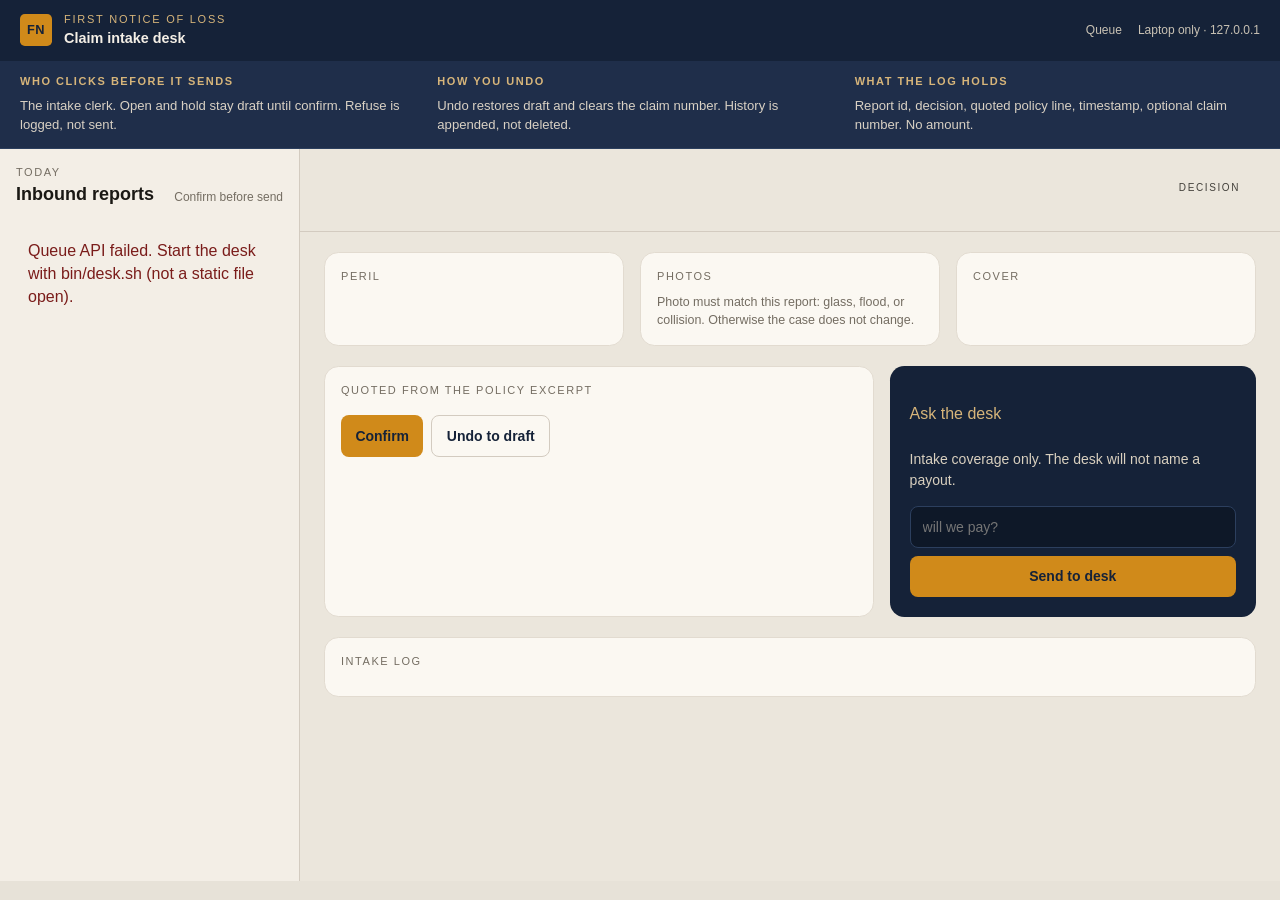
==== commit f73eee2c: "final shape" ====
--- a/web/index.html
+++ b/web/index.html
@@ -1,131 +1,140 @@
 <!DOCTYPE html>
-<html lang="en-US">
+<!--
+  UI layer only. Start with bin/desk.sh (python/serve_desk.py).
+  Queue:   GET  /api/queue   → decide.py + data/fnol.json + md/policy-excerpt.md
+  Ask:     POST /api/ask
+  Confirm: POST /api/confirm → mints on open only
+  Undo:    POST /api/undo
+  Log:     GET  /api/log
+  Do not open this file as a static page; the APIs will be missing.
+-->
+<html lang="en">
 <head>
   <meta charset="utf-8" />
   <meta name="viewport" content="width=device-width, initial-scale=1" />
-  <title>Introducing the intake desk — Intake Desk</title>
-  <link rel="preconnect" href="https://fonts.googleapis.com" />
-  <link rel="preconnect" href="https://fonts.gstatic.com" crossorigin />
-  <link href="https://fonts.googleapis.com/css2?family=IBM+Plex+Mono:wght@400;500&family=IBM+Plex+Sans:wght@400;500;600&family=Source+Serif+4:opsz,wght@8..60,400;8..60,600&display=swap" rel="stylesheet" />
+  <title>Claim intake · FNOL desk</title>
   <link rel="stylesheet" href="desk.css" />
 </head>
 <body>
-  <main id="main">
-    <span class="kicker">Live ops</span>
-    <h1>Introducing the intake desk</h1>
+  <div class="fnol">
+    <header class="mast">
+      <div class="brand">
+        <span class="mark">FN</span>
+        <div>
+          <p class="kicker">First notice of loss</p>
+          <p class="product">Claim intake desk</p>
+        </div>
+      </div>
+      <div class="meta">
+        <span id="queue-count">Queue</span>
+        <span>Laptop only · 127.0.0.1</span>
+      </div>
+    </header>
 
-    <figure class="hero">
-      <img src="assets/hero.jpg" alt="Claims office desk with a cork board of vehicle photos, a closed laptop, and stacked folders at dusk." />
-      <div class="hero-scrim" aria-hidden="true"></div>
-      <figcaption class="hero-copy">
-        <span class="brand">INTAKE</span>
-        <span class="tag">First notice of loss</span>
-      </figcaption>
-    </figure>
-
-    <div class="split">
-      <dl class="meta">
-        <dt>Category</dt>
-        <dd>Live ops</dd>
-        <dt>Updated</dt>
-        <dd data-updated><time datetime="2026-09-18">18 Sep 2026</time></dd>
-      </dl>
-      <div>
-        <p class="lead">This desk opens, holds for photos, or refuses each incoming report. It cites the policy excerpt. Confirm is a human click.</p>
-      </div>
-    </div>
-
-    <section class="section-wide" aria-labelledby="prelink-h">
-      <a class="prelink" href="clerk.html">
-        <div>
-          <span class="prelink-kicker">Clerk surface</span>
-          <h2 id="prelink-h">Open the clerk surface</h2>
-          <p>Work this shift’s files. Open, hold for photos, or refuse. Cite the line.</p>
-        </div>
-        <span class="btn btn-primary">Open desk <svg class="arrow" viewBox="0 0 18 18" aria-hidden="true"><circle cx="9" cy="9" r="8.25" fill="none" stroke="currentColor" stroke-width="1.25"/><path d="M6.5 11.5 L11.5 6.5 M7.5 6.5 H11.5 V10.5" fill="none" stroke="currentColor" stroke-width="1.25" stroke-linecap="round" stroke-linejoin="round"/></svg></span>
-      </a>
+    <section class="ops" aria-label="If this went live">
+      <article>
+        <h2>Who clicks before it sends</h2>
+        <p>The intake clerk. Open and hold stay draft until confirm. Refuse is logged, not sent.</p>
+      </article>
+      <article>
+        <h2>How you undo</h2>
+        <p>Undo restores draft and clears the claim number. History is appended, not deleted.</p>
+      </article>
+      <article>
+        <h2>What the log holds</h2>
+        <p>Report id, decision, quoted policy line, timestamp, optional claim number. No amount.</p>
+      </article>
     </section>
 
-    <section class="section-wide" aria-labelledby="files-h">
-      <h2 id="files-h">This shift’s files</h2>
-      <div class="examples" data-files></div>
-    </section>
+    <div class="shell">
+      <aside class="inbound">
+        <div class="inbound-head">
+          <div>
+            <p class="kicker">Today</p>
+            <h2>Inbound reports</h2>
+          </div>
+          <p class="hint">Confirm before send</p>
+        </div>
+        <ul id="queue"></ul>
+      </aside>
 
-    <section class="section-wide" aria-labelledby="policy-h">
-      <h2 id="policy-h">Policy excerpt</h2>
-      <p class="strip-caption">The only rule book. Quoted verbatim.</p>
-      <div class="policy-grid" data-policy></div>
-      <p class="policy-more"><a href="policy.html">Full policy excerpt</a></p>
-    </section>
+      <section class="report">
+        <div class="report-head">
+          <div class="head-row">
+            <div>
+              <p class="mono" id="report-id"></p>
+              <h1 id="peril-title"></h1>
+              <p class="sub" id="subtitle"></p>
+            </div>
+            <div class="verdict" id="verdict">
+              <p class="lbl">Decision</p>
+              <p class="val" id="decision-label"></p>
+              <p class="rule mono" id="decision-rule"></p>
+            </div>
+          </div>
+        </div>
 
-    <footer class="site-footer">
-      <div class="wrap">
-        <div>
-          <div class="foot-brand">INTAKE</div>
-          <p>Rule book: policy-excerpt.md. Confirm is the only mint.</p>
-          <p>© 2026 Intake Desk</p>
+        <div class="cards">
+          <div class="card">
+            <p class="lbl">Peril</p>
+            <p class="body" id="peril"></p>
+          </div>
+          <div class="card">
+            <p class="lbl">Photos</p>
+            <p class="body" id="photos"></p>
+            <img id="photo-preview" alt="Uploaded evidence" hidden />
+            <button type="button" id="photo-delete" class="ghost" hidden>Remove photo</button>
+            <form id="photo-form" hidden>
+              <label class="file">
+                <input id="photo-input" type="file" accept="image/*" />
+                Choose image
+              </label>
+              <button type="submit" id="photo-btn">Attach photos</button>
+            </form>
+            <p class="hint" id="photo-hint">Photo must match this report: glass, flood, or collision. Otherwise the case does not change.</p>
+          </div>
+          <div class="card">
+            <p class="lbl">Cover</p>
+            <p class="body" id="cover"></p>
+          </div>
         </div>
-        <div>
-          <p><a href="clerk.html">Desk</a></p>
-          <p><a href="policy.html">Policy</a></p>
-          <p><a href="clerk.html#log">Log</a></p>
+
+        <div class="lower">
+          <div class="card quote-card">
+            <p class="lbl">Quoted from the policy excerpt</p>
+            <p class="note" id="quote-body"></p>
+            <p class="mono send" id="send-state"></p>
+            <div class="actions">
+              <button type="button" id="confirm-btn">Confirm</button>
+              <button type="button" id="undo-btn" class="ghost">Undo to draft</button>
+            </div>
+            <p class="notice" id="notice" hidden></p>
+          </div>
+
+          <div class="ask">
+            <p class="lbl">Ask the desk</p>
+            <p class="hint">Intake coverage only. The desk will not name a payout.</p>
+            <form id="ask-form">
+              <input id="ask-input" placeholder="will we pay?" autocomplete="off" />
+              <button type="submit">Send to desk</button>
+            </form>
+            <div class="reply" id="reply" hidden></div>
+          </div>
         </div>
-        <div>
-          <p>Live ops on this laptop. Refuse is not sent. Undo restores draft.</p>
+
+        <div class="card log-card">
+          <p class="lbl">Intake log</p>
+          <ul id="log" class="log"></ul>
         </div>
-      </div>
-    </footer>
-  </main>
+      </section>
+    </div>
+  </div>
+  <div id="popup" class="popup" hidden>
+    <div class="popup-card" role="alertdialog" aria-labelledby="popup-text">
+      <p id="popup-text"></p>
+      <button type="button" id="popup-ok">OK</button>
+    </div>
+  </div>
   <script src="desk.js"></script>
-  <script>
-    Intake.mountShell({
-      current: "overview",
-      hideRange: true,
-      cta: { href: "clerk.html", label: "Open desk", disabled: false, title: "Clerk surface" },
-    });
-    const filesEl = document.querySelector("[data-files]");
-    const policyEl = document.querySelector("[data-policy]");
-    const updatedEl = document.querySelector("[data-updated]");
-
-    function fileCard(r) {
-      return `<a class="example" href="clerk.html?id=${r.id}">
-        <img src="${r.photo}" alt="${r.photo_alt}" />
-        <div>
-          <div class="eyebrow">${r.peril} · ${Intake.photosLabel(r.photos)}</div>
-          <h3>${r.id} ${Intake.badge(r.decision)}</h3>
-          <p class="clerk-phrase">${Intake.decisionPhrase(r.decision)}</p>
-          <blockquote class="quote">${r.quote}</blockquote>
-        </div>
-      </a>`;
-    }
-
-    if (Intake.demoState() === "error") {
-      filesEl.innerHTML = Intake.emptyState("Could not load the queue.", "The briefing widgets failed.", "Retry", "index.html");
-    } else if (Intake.demoState() === "loading") {
-      filesEl.innerHTML = `<div class="skeleton" style="height:140px"></div><div class="skeleton" style="height:140px"></div><div class="skeleton" style="height:140px"></div>`;
-      policyEl.innerHTML = `<div class="skeleton" style="height:80px"></div><div class="skeleton" style="height:80px"></div>`;
-    } else {
-      Intake.loadData()
-        .then((data) => {
-          updatedEl.innerHTML = `<time datetime="${data.updated_at}" title="${Intake.absolute(data.updated_at)}">${Intake.absolute(data.updated_at)}</time>`;
-          const rows = Intake.demoState() === "empty" ? [] : data.all;
-          if (!rows.length) {
-            filesEl.innerHTML = Intake.emptyState("No reports in this range.", "The kit files are not in view.", "Open desk", "clerk.html");
-          } else {
-            filesEl.innerHTML = rows.map(fileCard).join("");
-          }
-          if (!data.policy.length) {
-            policyEl.innerHTML = Intake.emptyState("policy-excerpt.md is missing.", "The kit rule book was not found.", "Retry", "index.html");
-          } else {
-            policyEl.innerHTML = data.policy
-              .map((p) => `<article class="rule-card"><h3>${p.id}</h3><p>${p.text}</p></article>`)
-              .join("");
-          }
-        })
-        .catch(() => {
-          filesEl.innerHTML = Intake.emptyState("Could not load the queue.", "The briefing widgets failed.", "Retry", "index.html");
-        });
-    }
-  </script>
 </body>
 </html>
--- a/web/desk.css
+++ b/web/desk.css
@@ -1,1322 +1,370 @@
 :root {
-  --color-bg: #f7f6f2;
-  --color-surface: #ffffff;
-  --color-surface-muted: #efede7;
-  --color-surface-hover: #e8eef4;
-  --color-text: #141414;
-  --color-text-muted: #5c5c5c;
-  --color-border: #e1ded6;
-  --color-accent: #1b365d;
-  --color-accent-hover: #132844;
-  --color-on-accent: #ffffff;
-  --color-success: #1f6b4a;
-  --color-warning: #9a5b12;
-  --color-danger: #9b2c2c;
-  --color-focus: #1b365d;
-  --color-overlay: rgba(20, 20, 20, 0.35);
-  --color-heat-1: #e8eef4;
-  --color-heat-2: #9bb0c7;
-  --color-heat-3: #4a6f94;
-  --color-heat-4: #1b365d;
-  --color-chart-open: #1b365d;
-  --color-chart-hold: #c4a35a;
-  --color-chart-refuse: #6b2d2d;
-  --color-chart-avg: #141414;
-  --font-ui: "IBM Plex Sans", "Segoe UI", sans-serif;
-  --font-display: "Source Serif 4", Georgia, serif;
-  --font-mono: "IBM Plex Mono", ui-monospace, monospace;
-  --space-1: 4px;
-  --space-2: 8px;
-  --space-3: 16px;
-  --space-4: 24px;
-  --space-5: 32px;
-  --space-6: 48px;
-  --space-7: 64px;
-  --radius-sm: 6px;
-  --radius-md: 8px;
-  --radius-pill: 999px;
-  --nav-h: 64px;
-  --prose: 720px;
-  --shell: 1120px;
-  --hit: 44px;
-  --motion: 160ms ease;
-  --elev-1: 0 1px 0 rgba(20, 20, 20, 0.06);
-  --elev-toast: 0 8px 24px rgba(20, 20, 20, 0.12);
-}
-
-@media (prefers-reduced-motion: reduce) {
-  :root { --motion: 0ms; }
-}
-
-*,
-*::before,
-*::after { box-sizing: border-box; }
-
-html { font-size: 16px; overflow-x: hidden; }
-
+  --ink: #1a1814;
+  --paper: #e7e2d8;
+  --header: #152238;
+  --header-fg: #f4efe6;
+  --amber: #d08a1a;
+  --amber-dim: #d7b57a;
+  --aside: #f3eee6;
+  --panel: #ebe6dc;
+  --card: #fbf8f2;
+  --line: #d3cbc0;
+  --card-line: #e2dbd0;
+  --muted: #746d62;
+  --muted-2: #8a8378;
+  --body-dim: #564f46;
+}
+
+* { box-sizing: border-box; }
+html, body { margin: 0; min-height: 100%; }
 body {
-  margin: 0;
-  background: var(--color-bg);
-  color: var(--color-text);
-  font-family: var(--font-ui);
-  font-size: 1rem;
-  line-height: 1.55;
-  overflow-x: hidden;
-  max-width: 100%;
-}
-
-img { max-width: 100%; display: block; }
-
-a { color: inherit; }
-
-:focus-visible {
-  outline: 2px solid var(--color-focus);
-  outline-offset: 2px;
-}
-
-.skip {
-  position: absolute;
-  left: 12px;
-  top: -40px;
-  z-index: 70;
-  background: var(--color-accent);
-  color: var(--color-on-accent);
-  padding: 8px 12px;
-  border-radius: var(--radius-sm);
-}
-.skip:focus { top: 12px; }
-
-.numeric { font-family: var(--font-mono); font-variant-numeric: tabular-nums; }
-
-.sr-only {
-  position: absolute;
-  width: 1px;
-  height: 1px;
-  padding: 0;
-  margin: -1px;
-  overflow: hidden;
-  clip: rect(0, 0, 0, 0);
-  white-space: nowrap;
-  border: 0;
-}
-
-/* Top bar — centered wordmark, source layout */
-.topbar {
-  position: sticky;
-  top: 0;
-  z-index: 40;
-  height: var(--nav-h);
-  background: var(--color-surface);
-  box-shadow: var(--elev-1);
-}
-.topbar-inner {
-  position: relative;
-  max-width: 1280px;
-  margin: 0 auto;
-  height: 100%;
-  display: flex;
+  color: var(--ink);
+  background: var(--paper);
+  font: 16px/1.45 "IBM Plex Sans", "Segoe UI", "Helvetica Neue", Helvetica, Arial, sans-serif;
+}
+
+.fnol { min-height: 100dvh; }
+
+header.mast {
+  display: flex;
+  flex-wrap: wrap;
   align-items: center;
   justify-content: space-between;
-  padding: 0 var(--space-4);
-  gap: var(--space-3);
-}
-.nav-links {
+  gap: 0.75rem;
+  padding: 0.75rem 1.25rem;
+  background: var(--header);
+  color: var(--header-fg);
+}
+.brand { display: flex; align-items: center; gap: 0.75rem; }
+.mark {
+  display: grid;
+  place-items: center;
+  width: 2rem;
+  height: 2rem;
+  border-radius: 0.3rem;
+  background: var(--amber);
+  color: var(--header);
+  font-size: 0.8rem;
+  font-weight: 700;
+  letter-spacing: 0.04em;
+}
+.kicker {
+  margin: 0;
+  font-size: 11px;
+  letter-spacing: 0.16em;
+  text-transform: uppercase;
+  color: var(--amber-dim);
+}
+.product { margin: 0; font-size: 0.9rem; font-weight: 600; }
+.meta {
   display: flex;
   align-items: center;
-  gap: 4px;
-  min-width: 0;
-}
-.nav-links a,
-.nav-links button.linkish {
+  gap: 1rem;
+  font-size: 0.75rem;
+  color: #c9c2b4;
+}
+
+.ops {
+  display: grid;
+  gap: 0.75rem;
+  padding: 0.85rem 1.25rem;
+  background: #1f2e4a;
+  color: #efe8dc;
+  border-bottom: 1px solid #2c3f5e;
+}
+@media (min-width: 900px) {
+  .ops { grid-template-columns: repeat(3, 1fr); }
+}
+.ops h2 {
+  margin: 0;
+  font-size: 11px;
+  letter-spacing: 0.14em;
+  text-transform: uppercase;
+  color: var(--amber-dim);
+}
+.ops p { margin: 0.35rem 0 0; font-size: 0.82rem; color: #d9d1c4; }
+
+.shell {
+  display: grid;
+  min-height: calc(100dvh - 168px);
+}
+@media (min-width: 1024px) {
+  .shell { grid-template-columns: 300px 1fr; }
+}
+
+aside.inbound {
+  background: var(--aside);
+  border-right: 1px solid var(--line);
+}
+.inbound-head {
+  display: flex;
+  align-items: flex-end;
+  justify-content: space-between;
+  padding: 1rem;
+}
+.inbound-head .kicker { color: var(--muted); letter-spacing: 0.14em; }
+.inbound-head h2 { margin: 0; font-size: 1.125rem; }
+.inbound-head .hint { margin: 0; font-size: 0.75rem; color: var(--muted); }
+.inbound ul { list-style: none; margin: 0; padding: 0 0.75rem 1.5rem; }
+.inbound li + li { margin-top: 0.5rem; }
+
+.qbtn {
+  width: 100%;
+  text-align: left;
+  border-radius: 0.7rem;
+  padding: 0.75rem;
+  cursor: pointer;
+  font: inherit;
+}
+.qbtn .row { display: flex; align-items: center; justify-content: space-between; gap: 0.5rem; }
+.mono { font-family: "IBM Plex Mono", ui-monospace, Menlo, monospace; font-size: 0.75rem; }
+.pill {
+  border-radius: 999px;
+  padding: 0.125rem 0.5rem;
+  font-size: 10px;
+  font-weight: 600;
+}
+.qbtn .who { margin: 0.3rem 0 0; font-size: 0.9rem; font-weight: 600; }
+.qbtn .proc { margin: 0.15rem 0 0; font-size: 0.75rem; }
+.qbtn .when { margin: 0.45rem 0 0; font-size: 11px; }
+.qbtn.active {
+  background: var(--header);
+  color: var(--header-fg);
+  border: 1px solid var(--header);
+}
+.qbtn:not(.active) {
+  background: var(--card);
+  color: var(--ink);
+  border: 1px solid var(--card-line);
+  box-shadow: 0 1px 0 rgba(21, 34, 56, 0.06);
+}
+.qbtn.active .proc { color: var(--amber-dim); }
+.qbtn.active .when { color: #b7c0ce; }
+.qbtn:not(.active) .proc { color: var(--muted); }
+.qbtn:not(.active) .when { color: var(--muted-2); }
+
+.report { display: flex; min-width: 0; flex-direction: column; background: var(--panel); }
+.report-head {
+  border-bottom: 1px solid var(--line);
+  padding: 1.25rem 1.5rem;
+}
+.head-row {
+  display: flex;
+  flex-wrap: wrap;
+  align-items: flex-start;
+  justify-content: space-between;
+  gap: 1rem;
+}
+.report-head h1 { margin: 0.25rem 0 0; font-size: 1.75rem; letter-spacing: -0.02em; text-transform: capitalize; }
+.sub { margin: 0.25rem 0 0; font-size: 0.875rem; color: var(--body-dim); }
+.verdict {
+  min-width: 11rem;
+  border-radius: 0.9rem;
+  padding: 0.75rem 1rem;
+  text-align: right;
+}
+.verdict .lbl {
+  margin: 0;
+  font-size: 10px;
+  letter-spacing: 0.16em;
+  text-transform: uppercase;
+  opacity: 0.8;
+}
+.verdict .val { margin: 0; font-size: 1.35rem; font-weight: 650; line-height: 1.15; }
+.verdict .rule { margin: 0.25rem 0 0; }
+
+.cards {
+  display: grid;
+  gap: 1rem;
+  padding: 1.25rem 1.5rem 0;
+}
+@media (min-width: 1024px) {
+  .cards { grid-template-columns: repeat(3, 1fr); }
+}
+.card {
+  border-radius: 0.9rem;
+  padding: 1rem;
+  background: var(--card);
+  border: 1px solid var(--card-line);
+}
+.card .lbl {
+  margin: 0;
+  font-size: 11px;
+  letter-spacing: 0.14em;
+  text-transform: uppercase;
+  color: var(--muted);
+}
+.card .body { margin: 0.5rem 0 0; font-size: 0.9rem; }
+
+.lower {
+  display: grid;
+  gap: 1rem;
+  padding: 1.25rem 1.5rem;
+}
+@media (min-width: 1024px) {
+  .lower { grid-template-columns: 1.2fr 0.8fr; }
+}
+#photo-preview {
+  display: block;
+  max-width: 100%;
+  max-height: 10rem;
+  margin-top: 0.65rem;
+  border-radius: 0.4rem;
+  border: 1px solid var(--card-line);
+  object-fit: contain;
+  background: #fff;
+}
+#photo-preview[hidden] { display: none; }
+#photo-delete {
+  margin-top: 0.65rem;
+  min-height: 2.2rem;
+  border-radius: 0.4rem;
+  padding: 0 0.75rem;
+  border: 1px solid var(--line);
+  background: transparent;
+  color: var(--header);
+  font-weight: 600;
+  cursor: pointer;
+}
+#photo-delete[hidden] { display: none; }
+#photo-form {
+  display: flex;
+  flex-wrap: wrap;
+  gap: 0.4rem;
+  margin-top: 0.65rem;
+}
+#photo-form[hidden] { display: none; }
+#photo-form .file {
   display: inline-flex;
   align-items: center;
-  min-height: var(--hit);
-  padding: 0 8px;
-  color: var(--color-text-muted);
-  text-decoration: none;
-  font-size: 0.875rem;
-  background: none;
+  min-height: 2.2rem;
+  padding: 0 0.7rem;
+  border-radius: 0.4rem;
+  border: 1px solid var(--line);
+  background: var(--aside);
+  font-size: 0.8rem;
+  cursor: pointer;
+}
+#photo-form .file input { display: none; }
+#photo-form button {
+  min-height: 2.2rem;
   border: 0;
-  cursor: pointer;
-  border-radius: var(--radius-sm);
-}
-.nav-links a:hover,
-.nav-links button.linkish:hover { color: var(--color-text); }
-.nav-links a[aria-current="page"] {
-  color: var(--color-text);
-  box-shadow: inset 0 -2px 0 var(--color-accent);
-}
-.wordmark {
-  position: absolute;
-  left: 50%;
-  transform: translateX(-50%);
-  font-size: 0.92rem;
-  font-weight: 500;
-  letter-spacing: 0.18em;
-  text-decoration: none;
-  color: var(--color-text);
-}
-.nav-right {
-  display: flex;
-  align-items: center;
-  gap: var(--space-2);
-}
-.clerk {
-  font-size: 0.75rem;
-  color: var(--color-text-muted);
-  white-space: nowrap;
-}
-.menu-btn,
-.icon-btn {
-  width: var(--hit);
-  height: var(--hit);
-  display: none;
-  align-items: center;
-  justify-content: center;
-  border: 0;
-  background: transparent;
-  color: var(--color-text);
-  cursor: pointer;
-  border-radius: var(--radius-sm);
-}
-
-.btn {
-  display: inline-flex;
-  align-items: center;
-  justify-content: center;
-  gap: 8px;
-  min-height: var(--hit);
-  padding: 0 16px;
-  border-radius: var(--radius-pill);
-  border: 1px solid transparent;
+  border-radius: 0.4rem;
+  padding: 0 0.75rem;
+  background: var(--amber);
+  color: var(--header);
+  font-weight: 600;
+  cursor: pointer;
+}
+#photo-hint { margin: 0.5rem 0 0; font-size: 0.78rem; color: var(--muted); }
+#photo-hint[hidden] { display: none; }
+.quote-card .note { margin: 0.75rem 0 0; font-size: 15px; line-height: 1.6; }
+.send { margin: 0.85rem 0 0; color: var(--muted); }
+.actions { display: flex; flex-wrap: wrap; gap: 0.5rem; margin-top: 1rem; }
+.actions button, .ask button, .ask input {
+  min-height: 2.6rem;
+  border-radius: 0.5rem;
   font: inherit;
   font-size: 0.875rem;
-  font-weight: 500;
-  text-decoration: none;
-  cursor: pointer;
-  transition: background var(--motion), color var(--motion);
-}
-.btn-primary {
-  background: var(--color-accent);
-  color: var(--color-on-accent);
-}
-.btn-primary:hover { background: var(--color-accent-hover); }
-.btn-ghost {
+}
+.actions button {
+  border: 0;
+  padding: 0 0.9rem;
+  background: var(--amber);
+  color: var(--header);
+  font-weight: 600;
+  cursor: pointer;
+}
+.actions button.ghost {
   background: transparent;
-  border-color: var(--color-border);
-  color: var(--color-text);
-}
-.btn[aria-disabled="true"],
-.btn:disabled {
-  opacity: 0.45;
+  color: var(--header);
+  border: 1px solid var(--line);
+}
+.actions button:disabled {
+  opacity: 0.4;
   cursor: not-allowed;
-  pointer-events: none;
-}
-.btn[hidden] { display: none !important; }
-.btn .arrow {
-  width: 18px;
-  height: 18px;
-}
-
-select.time-range {
-  min-height: var(--hit);
-  padding: 0 12px;
-  border: 1px solid var(--color-border);
-  border-radius: var(--radius-pill);
-  background: var(--color-surface);
-  color: var(--color-text);
-  font: inherit;
-  font-size: 0.8125rem;
-}
-
-.drawer {
-  display: none;
+}
+.notice {
+  margin: 0.75rem 0 0;
+  font-size: 0.85rem;
+  color: #7a1c1a;
+}
+
+.ask {
+  display: flex;
+  flex-direction: column;
+  border-radius: 0.9rem;
+  padding: 1.25rem;
+  background: var(--header);
+  color: var(--header-fg);
+}
+.ask .lbl { color: var(--amber-dim); }
+.ask .hint { margin: 0.5rem 0 0; font-size: 0.875rem; color: #d9d0bf; }
+.ask form { margin-top: 1rem; display: flex; flex-direction: column; gap: 0.5rem; }
+.ask input {
+  padding: 0 0.75rem;
+  background: #0e1828;
+  color: var(--header-fg);
+  border: 1px solid #2c3f5e;
+  outline: none;
+}
+.ask button {
+  border: 0;
+  background: var(--amber);
+  color: var(--header);
+  font-weight: 600;
+  cursor: pointer;
+}
+.reply {
+  margin-top: 1rem;
+  border-radius: 0.75rem;
+  padding: 0.75rem;
+  font-size: 0.875rem;
+}
+.reply .title { margin: 0; font-weight: 600; }
+.reply .body { margin: 0.25rem 0 0; }
+
+.log-card { margin: 0 1.5rem 1.5rem; }
+.log { list-style: none; margin: 0.6rem 0 0; padding: 0; }
+.log li {
+  font-family: "IBM Plex Mono", ui-monospace, Menlo, monospace;
+  font-size: 0.75rem;
+  color: var(--body-dim);
+  padding: 0.35rem 0;
+  border-top: 1px solid var(--card-line);
+}
+.log li:first-child { border-top: 0; }
+
+.popup {
   position: fixed;
   inset: 0;
-  z-index: 50;
-}
-.drawer.open { display: block; }
-.drawer-backdrop {
-  position: absolute;
-  inset: 0;
-  background: rgba(20, 20, 20, 0.35);
-}
-.drawer-panel {
-  position: absolute;
-  top: 0;
-  left: 0;
-  bottom: 0;
-  width: min(280px, 86vw);
-  background: var(--color-surface);
-  padding: var(--space-4);
-  display: flex;
-  flex-direction: column;
-  gap: 4px;
-}
-.drawer-panel a,
-.drawer-panel button.linkish {
-  min-height: var(--hit);
-  display: flex;
-  align-items: center;
-  text-decoration: none;
-  color: var(--color-text);
-  background: none;
+  z-index: 20;
+  display: grid;
+  place-items: center;
+  background: rgba(15, 22, 40, 0.55);
+}
+.popup[hidden] { display: none; }
+.popup-card {
+  width: min(26rem, calc(100vw - 2rem));
+  padding: 1.25rem 1.35rem 1.1rem;
+  border-radius: 0.7rem;
+  background: #fbf8f2;
+  color: #1a1814;
+  box-shadow: 0 12px 40px rgba(0, 0, 0, 0.28);
+}
+.popup-card p {
+  margin: 0;
+  font-size: 1.05rem;
+  font-weight: 600;
+}
+.popup-card button {
+  margin-top: 1rem;
+  min-height: 2.4rem;
+  padding: 0 1rem;
   border: 0;
-  font: inherit;
-  cursor: pointer;
-  text-align: left;
-}
-
-main {
-  padding-bottom: var(--space-7);
-}
-
-.wrap {
-  width: min(var(--shell), calc(100% - 48px));
-  margin: 0 auto;
-}
-.wrap-prose {
-  width: min(var(--prose), calc(100% - 48px));
-  margin: 0 auto;
-}
-
-.kicker {
-  display: block;
-  margin: var(--space-6) auto 12px;
-  width: min(var(--shell), calc(100% - 48px));
-  font-size: 0.6875rem;
-  font-weight: 500;
-  letter-spacing: 0.12em;
-  text-transform: uppercase;
-  color: var(--color-text-muted);
-}
-h1 {
-  width: min(var(--shell), calc(100% - 48px));
-  margin: 0 auto var(--space-5);
-  font-size: 2.75rem;
-  line-height: 1.1;
-  font-weight: 500;
-  letter-spacing: -0.02em;
-  overflow-wrap: break-word;
-}
-h2 {
-  font-family: var(--font-display);
-  font-size: 1.5rem;
-  line-height: 1.25;
-  font-weight: 600;
-  margin: 0 0 var(--space-4);
-}
-h3 {
-  font-size: 1rem;
-  font-weight: 600;
-  margin: 0 0 8px;
-}
-
-.hero {
-  width: min(var(--shell), calc(100% - 48px));
-  margin: 0 auto var(--space-6);
-  position: relative;
-  border-radius: 2px;
-  overflow: hidden;
-  aspect-ratio: 16 / 9;
-  background: #1a1a1a;
-}
-.hero img {
-  width: 100%;
-  height: 100%;
-  object-fit: cover;
-}
-.hero-scrim {
-  position: absolute;
-  inset: 0;
-  background: linear-gradient(90deg, var(--color-overlay), transparent 40%, transparent 60%, var(--color-overlay));
-}
-.hero-copy {
-  position: absolute;
-  inset: 0;
-  display: flex;
-  align-items: flex-end;
-  justify-content: space-between;
-  padding: 6% 5%;
-  color: var(--color-on-accent);
-  pointer-events: none;
-}
-.hero-copy .brand {
-  font-size: clamp(2rem, 6vw, 4.5rem);
-  font-weight: 500;
-  letter-spacing: 0.12em;
-}
-.hero-copy .tag {
-  font-size: clamp(1.1rem, 2.4vw, 2rem);
-  font-weight: 400;
-  max-width: 12ch;
-  text-align: right;
-  line-height: 1.2;
-}
-
-.split {
-  width: min(var(--shell), calc(100% - 48px));
-  margin: 0 auto var(--space-7);
-  display: grid;
-  grid-template-columns: 200px 1fr;
-  gap: var(--space-6);
-  align-items: start;
-}
-.meta dt {
-  font-family: var(--font-mono);
-  font-size: 0.6875rem;
-  letter-spacing: 0.08em;
-  text-transform: uppercase;
-  color: var(--color-text-muted);
-  margin-top: 16px;
-}
-.meta dt:first-child { margin-top: 0; }
-.meta dd {
-  margin: 4px 0 0;
-  font-size: 0.875rem;
-}
-.lead {
-  font-family: var(--font-display);
-  font-size: 1.75rem;
-  line-height: 1.3;
-  margin: 0 0 var(--space-4);
-}
-.body-copy {
-  color: var(--color-text);
-  max-width: 62ch;
-}
-.body-copy p { margin: 0 0 1em; }
-
-.section {
-  width: min(var(--prose), calc(100% - 48px));
-  margin: 0 auto var(--space-7);
-}
-.section-wide {
-  width: min(var(--shell), calc(100% - 48px));
-  margin: 0 auto var(--space-7);
-}
-
-.ol-plain {
-  margin: 0;
-  padding: 0;
-  list-style: none;
-  counter-reset: item;
-}
-.ol-plain li {
-  counter-increment: item;
-  padding-left: 2rem;
-  position: relative;
-  margin: 0 0 1rem;
-}
-.ol-plain li::before {
-  content: counter(item) ".";
-  position: absolute;
-  left: 0;
-  color: var(--color-text-muted);
-  font-family: var(--font-mono);
-}
-
-.strip-caption {
-  font-size: 0.875rem;
-  color: var(--color-text-muted);
-  margin: 0 0 var(--space-3);
-}
-.photo-strip {
-  display: grid;
-  grid-template-columns: repeat(5, 1fr);
-  gap: var(--space-3);
-}
-.photo-strip a {
-  text-decoration: none;
-  color: var(--color-text-muted);
-  font-size: 0.75rem;
-}
-.photo-strip img {
-  width: 100%;
-  aspect-ratio: 4 / 3;
-  object-fit: cover;
-  border-radius: var(--radius-sm);
-  margin-bottom: 8px;
-  background: var(--color-surface-muted);
-}
-.photo-strip a:hover { color: var(--color-text); }
-
-.kpi-row {
-  display: grid;
-  grid-template-columns: repeat(3, 1fr);
-  gap: var(--space-3);
-}
-.kpi {
-  background: var(--color-surface);
-  padding: var(--space-4);
-  border-radius: var(--radius-md);
-  text-decoration: none;
-  color: inherit;
-  min-height: 160px;
-  display: flex;
-  flex-direction: column;
-}
-.kpi h3 {
-  font-size: 0.875rem;
-  font-weight: 400;
-  color: var(--color-text-muted);
-  border-bottom: 1px solid var(--color-border);
-  padding-bottom: 12px;
-  margin-bottom: 16px;
-}
-.kpi .value {
-  font-family: var(--font-mono);
-  font-variant-numeric: tabular-nums;
-  font-size: 3.5rem;
-  line-height: 1;
-  font-weight: 400;
-  margin: 0 0 auto;
-}
-.kpi .helper {
-  margin: 16px 0 0;
-  font-size: 0.875rem;
-  color: var(--color-text-muted);
-}
-.kpi:hover { background: var(--color-surface-hover); }
-
-.heatmap {
-  display: grid;
-  grid-template-columns: repeat(4, 1fr);
-  gap: var(--space-2);
-  margin-bottom: var(--space-3);
-}
-.heat {
-  display: flex;
-  flex-direction: column;
-  justify-content: space-between;
-  min-height: 104px;
-  padding: 12px;
-  border-radius: var(--radius-sm);
-  text-decoration: none;
-  font-size: 0.875rem;
-  line-height: 1.3;
-  border: 0;
-  width: 100%;
-  text-align: left;
-  cursor: pointer;
-  font-family: inherit;
-}
-.heat .sub {
-  font-family: var(--font-mono);
-  font-size: 0.75rem;
-  margin-top: 8px;
-}
-.heat-1 { background: var(--color-heat-1); color: var(--color-text); }
-.heat-2 { background: var(--color-heat-2); color: var(--color-text); }
-.heat-3 { background: var(--color-heat-3); color: var(--color-on-accent); }
-.heat-4 { background: var(--color-heat-4); color: var(--color-on-accent); }
-.legend {
-  display: flex;
-  flex-wrap: wrap;
-  gap: 16px;
-  font-size: 0.75rem;
-  color: var(--color-text-muted);
-}
-.legend i {
-  display: inline-block;
-  width: 12px;
-  height: 12px;
-  border-radius: 2px;
-  margin-right: 6px;
-  vertical-align: -2px;
-}
-
-.steps {
-  display: grid;
-  grid-template-columns: repeat(3, 1fr);
-  gap: var(--space-2);
-}
-.step {
-  background: var(--color-surface-muted);
-  padding: var(--space-4);
-  border-radius: var(--radius-md);
-  min-height: 180px;
-}
-.step .idx {
-  font-family: var(--font-mono);
-  color: var(--color-text-muted);
-  font-size: 0.875rem;
-  margin-bottom: var(--space-5);
-}
-
-.score-card {
-  background: var(--color-surface);
-  padding: var(--space-4);
-  border-radius: var(--radius-md);
-}
-.score-head {
-  display: flex;
-  justify-content: space-between;
-  align-items: flex-end;
-  gap: var(--space-4);
-  margin-bottom: var(--space-3);
-}
-.score-word {
-  font-family: var(--font-mono);
-  font-size: 3.5rem;
-  line-height: 1;
-  font-weight: 400;
-}
-.score-meta { font-size: 0.75rem; color: var(--color-text-muted); }
-.bar {
-  height: 4px;
-  background: var(--color-surface-muted);
-  border-radius: 2px;
-  overflow: hidden;
-  margin-bottom: var(--space-4);
-}
-.bar > span {
-  display: block;
-  height: 100%;
-  background: var(--color-success);
-}
-.check-row {
-  display: grid;
-  grid-template-columns: 24px 1fr auto;
-  gap: 12px;
-  align-items: center;
-  padding: 12px 0;
-  border-top: 1px solid var(--color-border);
-  font-size: 0.9375rem;
-}
-.check-row .mark { font-family: var(--font-mono); }
-.check-row .pass { color: var(--color-success); }
-.check-row .miss { color: var(--color-danger); }
-.pill {
-  display: inline-flex;
-  align-items: center;
-  min-height: 24px;
-  padding: 0 10px;
-  border-radius: var(--radius-pill);
-  font-size: 0.75rem;
-  font-weight: 500;
-}
-.pill-high { background: #e5f3ec; color: var(--color-success); }
-.pill-medium { background: #f8eedc; color: var(--color-warning); }
-.pill-low { background: var(--color-surface-muted); color: var(--color-text-muted); }
-.score-note {
-  margin: 16px 0 0;
-  font-size: 0.875rem;
-  color: var(--color-text-muted);
-}
-
-.badge {
-  display: inline-flex;
-  align-items: center;
-  min-height: 24px;
-  padding: 0 8px;
-  border-radius: var(--radius-pill);
-  font-size: 0.75rem;
-  font-weight: 500;
-}
-.badge-open { background: #e5f3ec; color: var(--color-success); }
-.badge-hold { background: #f8eedc; color: var(--color-warning); }
-.badge-refuse { background: #f8e4e4; color: var(--color-danger); }
-.badge-off-desk { background: var(--color-surface-muted); color: var(--color-text-muted); }
-
-table.data {
-  width: 100%;
-  border-collapse: collapse;
-  font-size: 0.875rem;
-}
-table.data th {
-  text-align: left;
-  font-size: 0.6875rem;
-  letter-spacing: 0.08em;
-  text-transform: uppercase;
-  color: var(--color-text-muted);
-  font-weight: 500;
-  padding: 12px 12px 12px 0;
-  border-bottom: 1px solid var(--color-text);
-  position: sticky;
-  top: 0;
-  background: var(--color-bg);
-}
-table.data td {
-  padding: 14px 12px 14px 0;
-  border-bottom: 1px solid var(--color-border);
-  vertical-align: top;
-}
-table.data tbody tr {
-  cursor: pointer;
-  min-height: 40px;
-}
-table.data tbody tr:hover { background: var(--color-surface-hover); }
-table.data .id {
-  font-family: var(--font-mono);
-  font-weight: 500;
-}
-.table-scroll { overflow-x: auto; }
-
-.filters {
-  display: flex;
-  flex-wrap: wrap;
-  gap: var(--space-2);
-  align-items: center;
-  margin: 0 0 var(--space-4);
-}
-.filters label {
-  font-size: 0.75rem;
-  color: var(--color-text-muted);
-  display: flex;
-  align-items: center;
-  gap: 8px;
-}
-.filters select {
-  min-height: 40px;
-  border: 1px solid var(--color-border);
-  border-radius: var(--radius-sm);
-  background: var(--color-surface);
-  font: inherit;
-  padding: 0 8px;
-}
-.chips { display: flex; flex-wrap: wrap; gap: 8px; }
-.chip {
-  display: inline-flex;
-  align-items: center;
-  gap: 6px;
-  min-height: 32px;
-  padding: 0 10px 0 12px;
-  border-radius: var(--radius-pill);
-  background: var(--color-surface-muted);
-  font-size: 0.8125rem;
-}
-.chip button {
-  width: 24px;
-  height: 24px;
-  border: 0;
-  background: transparent;
-  cursor: pointer;
-  color: var(--color-text);
-}
-
-.examples {
-  display: grid;
-  grid-template-columns: 1fr;
-  gap: var(--space-5);
-}
-.example {
-  display: grid;
-  grid-template-columns: 220px 1fr;
-  gap: var(--space-4);
-  text-decoration: none;
-  color: inherit;
-  padding-bottom: var(--space-5);
-  border-bottom: 1px solid var(--color-border);
-}
-.example img {
-  width: 100%;
-  aspect-ratio: 4 / 3;
-  object-fit: cover;
-  border-radius: var(--radius-sm);
-}
-.example .eyebrow {
-  font-size: 0.75rem;
-  color: var(--color-text-muted);
-  text-transform: uppercase;
-  letter-spacing: 0.06em;
-  margin-bottom: 8px;
-}
-.example h3 {
-  font-family: var(--font-mono);
-  font-size: 1.25rem;
-  display: flex;
-  align-items: center;
-  gap: 12px;
-  flex-wrap: wrap;
-}
-.example .quote { margin: 12px 0 0; }
-.example .expected {
-  margin-top: 12px;
-  font-size: 0.875rem;
-  color: var(--color-text-muted);
-}
-.policy-grid {
-  display: grid;
-  grid-template-columns: 1fr 1fr;
-  gap: var(--space-3);
-}
-.policy-grid .rule-card { margin-bottom: 0; }
-.policy-grid .rule-card h3 {
-  font-family: var(--font-mono);
-  font-size: 1rem;
-  margin: 0 0 8px;
-}
-.policy-more {
-  margin-top: var(--space-3);
-  font-size: 0.875rem;
-}
-.policy-more a { color: var(--color-text); }
-
-.chart-card { margin-bottom: var(--space-6); }
-.chart-card .helper,
-.chart-card .source {
-  font-size: 0.75rem;
-  color: var(--color-text-muted);
-  margin: 0 0 12px;
-}
-.chart-legend {
-  display: flex;
-  flex-wrap: wrap;
-  gap: 16px;
-  font-size: 0.75rem;
-  margin-bottom: 12px;
-}
-.swatch {
-  display: inline-block;
-  width: 10px;
-  height: 10px;
-  border-radius: 2px;
-  margin-right: 6px;
-}
-.chart-svg { width: 100%; height: auto; overflow: visible; }
-.sr-chart-data { margin-top: 12px; }
-
-.page-head {
-  width: min(var(--shell), calc(100% - 48px));
-  margin: var(--space-6) auto var(--space-4);
-}
-.page-head p { color: var(--color-text-muted); margin: 8px 0 0; }
-.status-line {
-  font-size: 0.75rem;
-  color: var(--color-text-muted);
-  margin-top: var(--space-3);
-}
-
-.claim-grid {
-  width: min(var(--shell), calc(100% - 48px));
-  margin: 0 auto;
-  display: grid;
-  grid-template-columns: 2fr 1fr;
-  gap: var(--space-5);
-}
-.claim-photo-wrap {
-  position: relative;
-  margin-bottom: var(--space-4);
-}
-.claim-photo {
-  width: 100%;
-  aspect-ratio: 4 / 3;
-  object-fit: cover;
-  border-radius: var(--radius-sm);
-  margin-bottom: var(--space-4);
-}
-.claim-photo-wrap .claim-photo { margin-bottom: 0; }
-.peril-icon {
-  width: 24px;
-  height: 24px;
-  display: inline-flex;
-  align-items: center;
-  justify-content: center;
-  color: var(--color-accent);
-  flex-shrink: 0;
-}
-.peril-icon svg { width: 24px; height: 24px; display: block; }
-.peril-mark {
-  position: absolute;
-  left: 12px;
-  bottom: 12px;
-  display: inline-flex;
-  align-items: center;
-  gap: 8px;
-  min-height: 32px;
-  padding: 0 12px 0 8px;
-  border-radius: var(--radius-pill);
-  background: rgba(20, 20, 20, 0.72);
-  color: var(--color-on-accent);
-  font-size: 0.75rem;
-  letter-spacing: 0.04em;
-  text-transform: capitalize;
-}
-.peril-mark .peril-icon { color: var(--color-on-accent); }
-.peril-fact {
-  display: inline-flex;
-  align-items: center;
-  gap: 8px;
-  text-transform: capitalize;
-}
-.facts {
-  display: grid;
-  grid-template-columns: 140px 1fr;
-  gap: 8px 16px;
-  font-size: 0.9375rem;
-}
-.facts dt { color: var(--color-text-muted); }
-.quote {
-  margin: var(--space-4) 0;
-  padding: var(--space-3);
-  background: var(--color-surface);
-  border-left: 3px solid var(--color-accent);
-  font-family: var(--font-mono);
-  font-size: 0.875rem;
-  line-height: 1.45;
-}
-.back {
-  display: inline-flex;
-  align-items: center;
-  min-height: var(--hit);
-  color: var(--color-text-muted);
-  text-decoration: none;
-  font-size: 0.875rem;
-  margin-bottom: 8px;
-}
-.back:hover { color: var(--color-text); }
-.claim-actions { display: flex; gap: 8px; margin-top: var(--space-4); }
-
-.rule-card {
-  background: var(--color-surface);
-  padding: var(--space-4);
-  border-radius: var(--radius-md);
-  margin-bottom: var(--space-3);
-}
-.rule-card h2 {
-  font-family: var(--font-mono);
-  font-size: 1rem;
-}
-.rule-card p {
-  font-family: var(--font-mono);
-  font-size: 0.9375rem;
-  margin: 0;
-}
-
-.toast-region {
-  position: fixed;
-  right: 16px;
-  bottom: 16px;
-  z-index: 60;
-  display: flex;
-  flex-direction: column;
-  gap: 8px;
-  width: min(360px, calc(100% - 32px));
-}
-.toast {
-  background: var(--color-surface);
-  padding: 12px 16px;
-  border-radius: var(--radius-md);
-  box-shadow: var(--elev-toast);
-  border-left: 3px solid var(--color-success);
-  font-size: 0.875rem;
-}
-.toast-err { border-left-color: var(--color-danger); }
-
-.dialog {
-  border: 0;
-  padding: 0;
-  width: min(520px, 92vw);
-  background: transparent;
-}
-.dialog::backdrop { background: rgba(20, 20, 20, 0.4); }
-.dialog-card {
-  background: var(--color-surface);
-  padding: var(--space-4);
-  border-radius: var(--radius-md);
-}
-.dialog-card textarea {
-  width: 100%;
-  min-height: 96px;
-  margin: 12px 0;
-  padding: 12px;
-  border: 1px solid var(--color-border);
-  border-radius: var(--radius-sm);
-  font: inherit;
-}
-.dialog-actions { display: flex; gap: 8px; justify-content: flex-end; }
-.ask-result {
-  margin-top: 12px;
-  font-size: 0.875rem;
-}
-.inline-error { color: var(--color-danger); font-size: 0.8125rem; }
-
-.empty {
-  padding: var(--space-5);
-  background: var(--color-surface);
-  border-radius: var(--radius-md);
-  text-align: left;
-}
-.empty h2 { font-family: var(--font-ui); font-size: 1.125rem; }
-
-.skeleton {
-  background: linear-gradient(90deg, var(--color-surface-muted), var(--color-surface), var(--color-surface-muted));
-  background-size: 200% 100%;
-  animation: pulse 1.2s ease infinite;
-  border-radius: var(--radius-sm);
-  min-height: 24px;
-}
-@keyframes pulse {
-  0% { background-position: 100% 0; }
-  100% { background-position: -100% 0; }
-}
-@media (prefers-reduced-motion: reduce) {
-  .skeleton { animation: none; }
-}
-
-.prelink {
-  display: flex;
-  align-items: center;
-  justify-content: space-between;
-  gap: var(--space-5);
-  background: var(--color-surface);
-  padding: var(--space-4);
-  border-radius: var(--radius-md);
-  text-decoration: none;
-  color: inherit;
-}
-.prelink:hover { background: var(--color-surface-hover); }
-.prelink-kicker {
-  display: block;
-  font-size: 0.6875rem;
-  font-weight: 500;
-  letter-spacing: 0.12em;
-  text-transform: uppercase;
-  color: var(--color-text-muted);
-}
-.prelink h2 {
-  margin: 8px 0;
-}
-.prelink p {
-  margin: 0;
-  max-width: 52ch;
-  color: var(--color-text-muted);
-  font-size: 0.9375rem;
-}
-.prelink .btn { flex-shrink: 0; pointer-events: none; }
-
-.clerk-layout {
-  width: min(1280px, calc(100% - 48px));
-  margin: 0 auto;
-  display: grid;
-  grid-template-columns: 240px minmax(0, 1fr) 300px;
-  gap: var(--space-5);
-  align-items: start;
-}
-.tray {
-  background: var(--color-surface);
-  border-radius: var(--radius-md);
-  overflow: hidden;
-}
-.tray-head {
-  display: flex;
-  justify-content: space-between;
-  align-items: center;
-  padding: 14px 16px;
-  font-size: 0.75rem;
-  letter-spacing: 0.08em;
-  text-transform: uppercase;
-  color: var(--color-text-muted);
-  border-bottom: 1px solid var(--color-border);
-}
-.tray-group + .tray-group {
-  border-top: 1px solid var(--color-border);
-}
-.tray-group-head {
-  display: flex;
-  align-items: center;
-  gap: 8px;
-  padding: 10px 16px;
-  background: var(--color-surface-muted);
-  font-size: 0.75rem;
-  color: var(--color-text-muted);
-}
-.tray-group-name {
-  text-transform: capitalize;
-  letter-spacing: 0.04em;
-  font-weight: 500;
-  color: var(--color-text);
-}
-.tray-group-head .numeric { margin-left: auto; }
-.tray-row {
-  display: grid;
-  grid-template-columns: 1fr 44px;
-  border-bottom: 1px solid var(--color-border);
-}
-.tray-file {
-  display: flex;
-  align-items: center;
-  justify-content: center;
-  min-width: var(--hit);
-  min-height: var(--hit);
-  cursor: pointer;
-  color: var(--color-text-muted);
-  border-left: 1px solid var(--color-border);
-  font-size: 0.75rem;
-}
-.tray-file:hover { background: var(--color-surface-hover); color: var(--color-text); }
-.tray-file input {
-  position: absolute;
-  width: 1px;
-  height: 1px;
-  overflow: hidden;
-  clip: rect(0, 0, 0, 0);
-}
-.tray-item {
-  display: grid;
-  grid-template-columns: 32px 1fr auto;
-  grid-template-rows: auto auto;
-  column-gap: 10px;
-  row-gap: 4px;
-  width: 100%;
-  min-height: var(--hit);
-  padding: 12px 16px;
-  border: 0;
-  background: transparent;
-  text-align: left;
-  font: inherit;
-  color: inherit;
-  cursor: pointer;
-}
-.tray-item .peril-icon {
-  grid-column: 1;
-  grid-row: 1 / span 2;
-  align-self: center;
-}
-.tray-item .id { grid-column: 2; grid-row: 1; }
-.tray-item .tray-meta {
-  grid-column: 2;
-  grid-row: 2;
-  font-size: 0.75rem;
-  color: var(--color-text-muted);
-  text-transform: capitalize;
-}
-.tray-item .badge {
-  grid-column: 3;
-  grid-row: 1 / span 2;
-  align-self: center;
-}
-.tray-item:hover { background: var(--color-surface-hover); }
-.tray-item[aria-current="true"] {
-  background: var(--color-surface-hover);
-  box-shadow: inset 3px 0 0 var(--color-accent);
-}
-.clerk-pane h2 {
-  font-family: var(--font-ui);
-  font-size: 1.5rem;
-  font-weight: 500;
-  display: flex;
-  align-items: center;
-  gap: 12px;
-  flex-wrap: wrap;
-}
-.clerk-pane h2 .peril-icon {
-  width: 28px;
-  height: 28px;
-}
-.clerk-pane h2 .peril-icon svg { width: 28px; height: 28px; }
-.clerk-phrase {
-  margin: 0 0 var(--space-4);
-  font-family: var(--font-mono);
-  font-size: 0.875rem;
-  color: var(--color-text-muted);
-}
-.file-box {
-  margin: var(--space-4) 0;
-  padding: var(--space-3);
-  background: var(--color-surface-muted);
-  border-radius: var(--radius-md);
-}
-.file-head {
-  display: flex;
-  justify-content: space-between;
-  align-items: center;
-  gap: 8px;
-  margin-bottom: 8px;
-}
-.file-head h3 { margin: 0; }
-.file-add { position: relative; overflow: hidden; }
-.file-add input {
-  position: absolute;
-  inset: 0;
-  opacity: 0;
-  cursor: pointer;
-}
-.file-list {
-  list-style: none;
-  margin: 0;
-  padding: 0;
-}
-.file-list li {
-  display: flex;
-  justify-content: space-between;
-  gap: 12px;
-  padding: 8px 0 0;
-  border-top: 1px solid var(--color-border);
-  margin-top: 8px;
-  font-size: 0.875rem;
-}
-.file-empty {
-  margin: 0;
-  font-size: 0.875rem;
-  color: var(--color-text-muted);
-}
-.desk-log {
-  background: var(--color-surface);
-  border-radius: var(--radius-md);
-  overflow: hidden;
-  position: sticky;
-  top: calc(var(--nav-h) + 16px);
-  max-height: calc(100vh - var(--nav-h) - 32px);
-  display: flex;
-  flex-direction: column;
-}
-.desk-log-body {
-  overflow: auto;
-}
-.desk-log-empty {
-  margin: 0;
-  padding: var(--space-4);
-  font-size: 0.875rem;
-  color: var(--color-text-muted);
-}
-.desk-log-row {
-  display: grid;
-  grid-template-columns: 1fr auto;
-  grid-template-rows: auto auto;
-  column-gap: 8px;
-  row-gap: 2px;
-  width: 100%;
-  min-height: var(--hit);
-  padding: 10px 16px;
-  border: 0;
-  border-bottom: 1px solid var(--color-border);
-  background: transparent;
-  text-align: left;
-  font: inherit;
-  color: inherit;
-  cursor: pointer;
-}
-div.desk-log-row { cursor: default; }
-.desk-log-row:hover { background: var(--color-surface-hover); }
-.desk-log-row[aria-current="true"] {
-  background: var(--color-surface-hover);
-  box-shadow: inset 3px 0 0 var(--color-accent);
-}
-.desk-log-when {
-  grid-column: 1;
-  font-size: 0.75rem;
-  color: var(--color-text-muted);
-}
-.desk-log-id {
-  grid-column: 2;
-  font-size: 0.75rem;
-}
-.desk-log-event {
-  grid-column: 1;
-  font-size: 0.875rem;
-}
-.desk-log-detail {
-  grid-column: 2;
-  font-size: 0.75rem;
-  color: var(--color-text-muted);
-}
-
-.site-footer {
-  border-top: 1px solid var(--color-border);
-  padding: var(--space-6) 0 var(--space-5);
-  margin-top: var(--space-7);
-  color: var(--color-text-muted);
-  font-size: 0.8125rem;
-}
-.site-footer .wrap {
-  display: grid;
-  grid-template-columns: 2fr 1fr 1fr;
-  gap: var(--space-4);
-}
-.site-footer a { color: var(--color-text); text-decoration: none; }
-.site-footer a:hover { text-decoration: underline; }
-.site-footer .foot-brand {
-  font-size: 0.92rem;
-  letter-spacing: 0.18em;
-  color: var(--color-text);
-  margin-bottom: 8px;
-}
-
-@media (max-width: 1279px) {
-  .wordmark { position: static; transform: none; }
-  .topbar-inner { gap: 8px; }
-}
-
-@media (max-width: 1099px) {
-  .clerk-layout {
-    grid-template-columns: 240px 1fr;
-  }
-  .desk-log {
-    grid-column: 1 / -1;
-    position: static;
-    max-height: 320px;
-  }
-}
-
-@media (max-width: 767px) {
-  .topbar { height: auto; }
-  .topbar-inner {
-    display: grid;
-    grid-template-columns: 44px 1fr;
-    grid-template-areas:
-      "menu brand"
-      "right right";
-    row-gap: 8px;
-    padding: 8px 12px;
-  }
-  .menu-btn { display: inline-flex; grid-area: menu; }
-  .wordmark {
-    grid-area: brand;
-    justify-self: start;
-    position: static;
-    transform: none;
-  }
-  .nav-links { display: none; }
-  .nav-right {
-    grid-area: right;
-    width: 100%;
-    flex-direction: column;
-    align-items: stretch;
-    gap: 8px;
-  }
-  .nav-right .time-range,
-  .nav-right .btn { width: 100%; max-width: none; }
-  .nav-right .btn .arrow { display: none; }
-  .clerk { display: none; }
-  h1 {
-    font-size: 1.75rem;
-    width: auto;
-    max-width: none;
-    margin-left: 16px;
-    margin-right: 16px;
-    white-space: normal;
-  }
-  .kicker, .hero, .split, .section, .section-wide, .page-head, .wrap, .wrap-prose, .claim-grid, .clerk-layout {
-    width: calc(100% - 32px);
-  }
-  .lead { font-size: 1.375rem; }
-  .kpi .value, .score-word { font-size: 2.5rem; }
-  .split, .claim-grid, .clerk-layout, .example, .site-footer .wrap {
-    grid-template-columns: 1fr;
-  }
-  .desk-log { position: static; max-height: none; }
-  .prelink {
-    flex-direction: column;
-    align-items: flex-start;
-  }
-  .prelink .btn { width: 100%; }
-  .kpi-row, .steps, .policy-grid { grid-template-columns: 1fr; }
-  .heatmap, .photo-strip { grid-template-columns: 1fr 1fr; }
-  .hero { aspect-ratio: 4 / 3; }
-  .hero-copy {
-    flex-direction: column;
-    align-items: flex-start;
-    justify-content: flex-end;
-    gap: 8px;
-  }
-  .hero-copy .brand { font-size: 1.75rem; }
-  .hero-copy .tag { text-align: left; max-width: none; font-size: 1rem; }
-  table.data .sticky {
-    position: sticky;
-    left: 0;
-    background: var(--color-bg);
-    z-index: 1;
-  }
-}
+  border-radius: 0.45rem;
+  background: #d08a1a;
+  color: #152238;
+  font-weight: 700;
+  cursor: pointer;
+}
